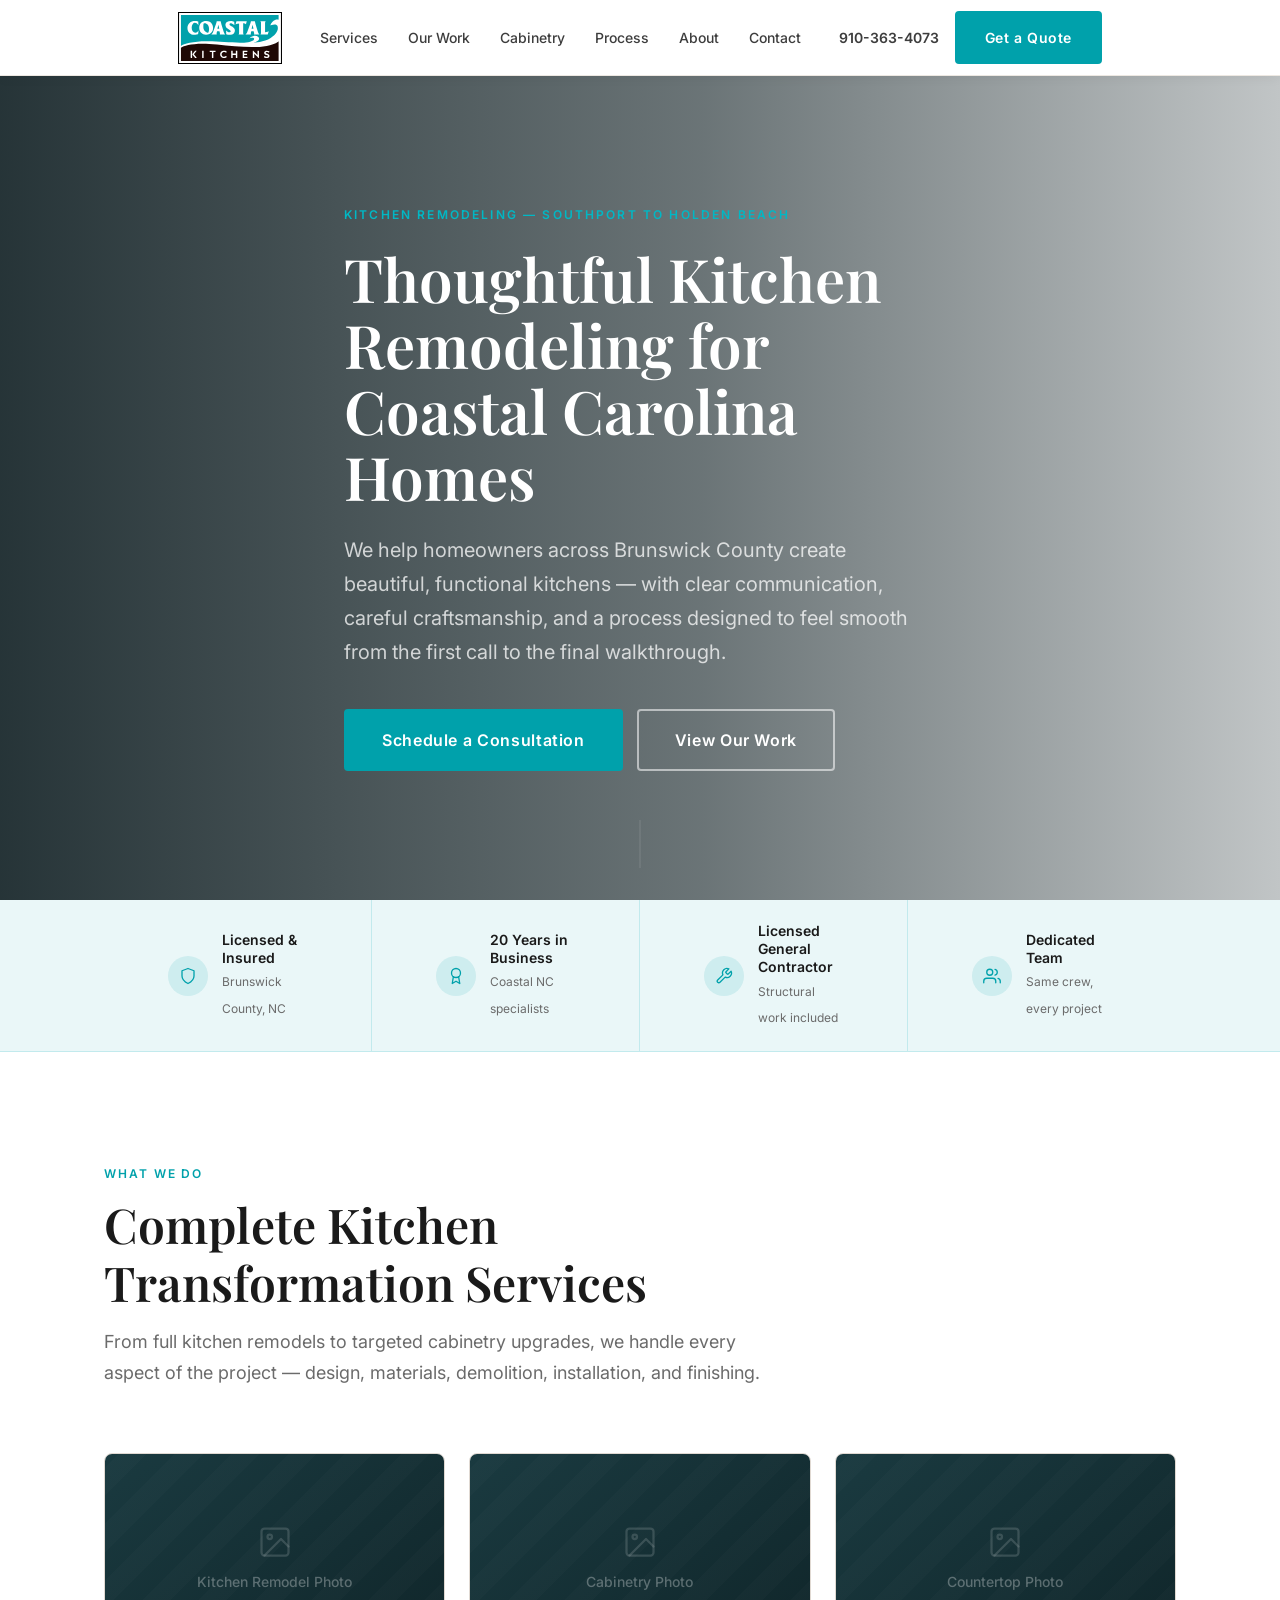
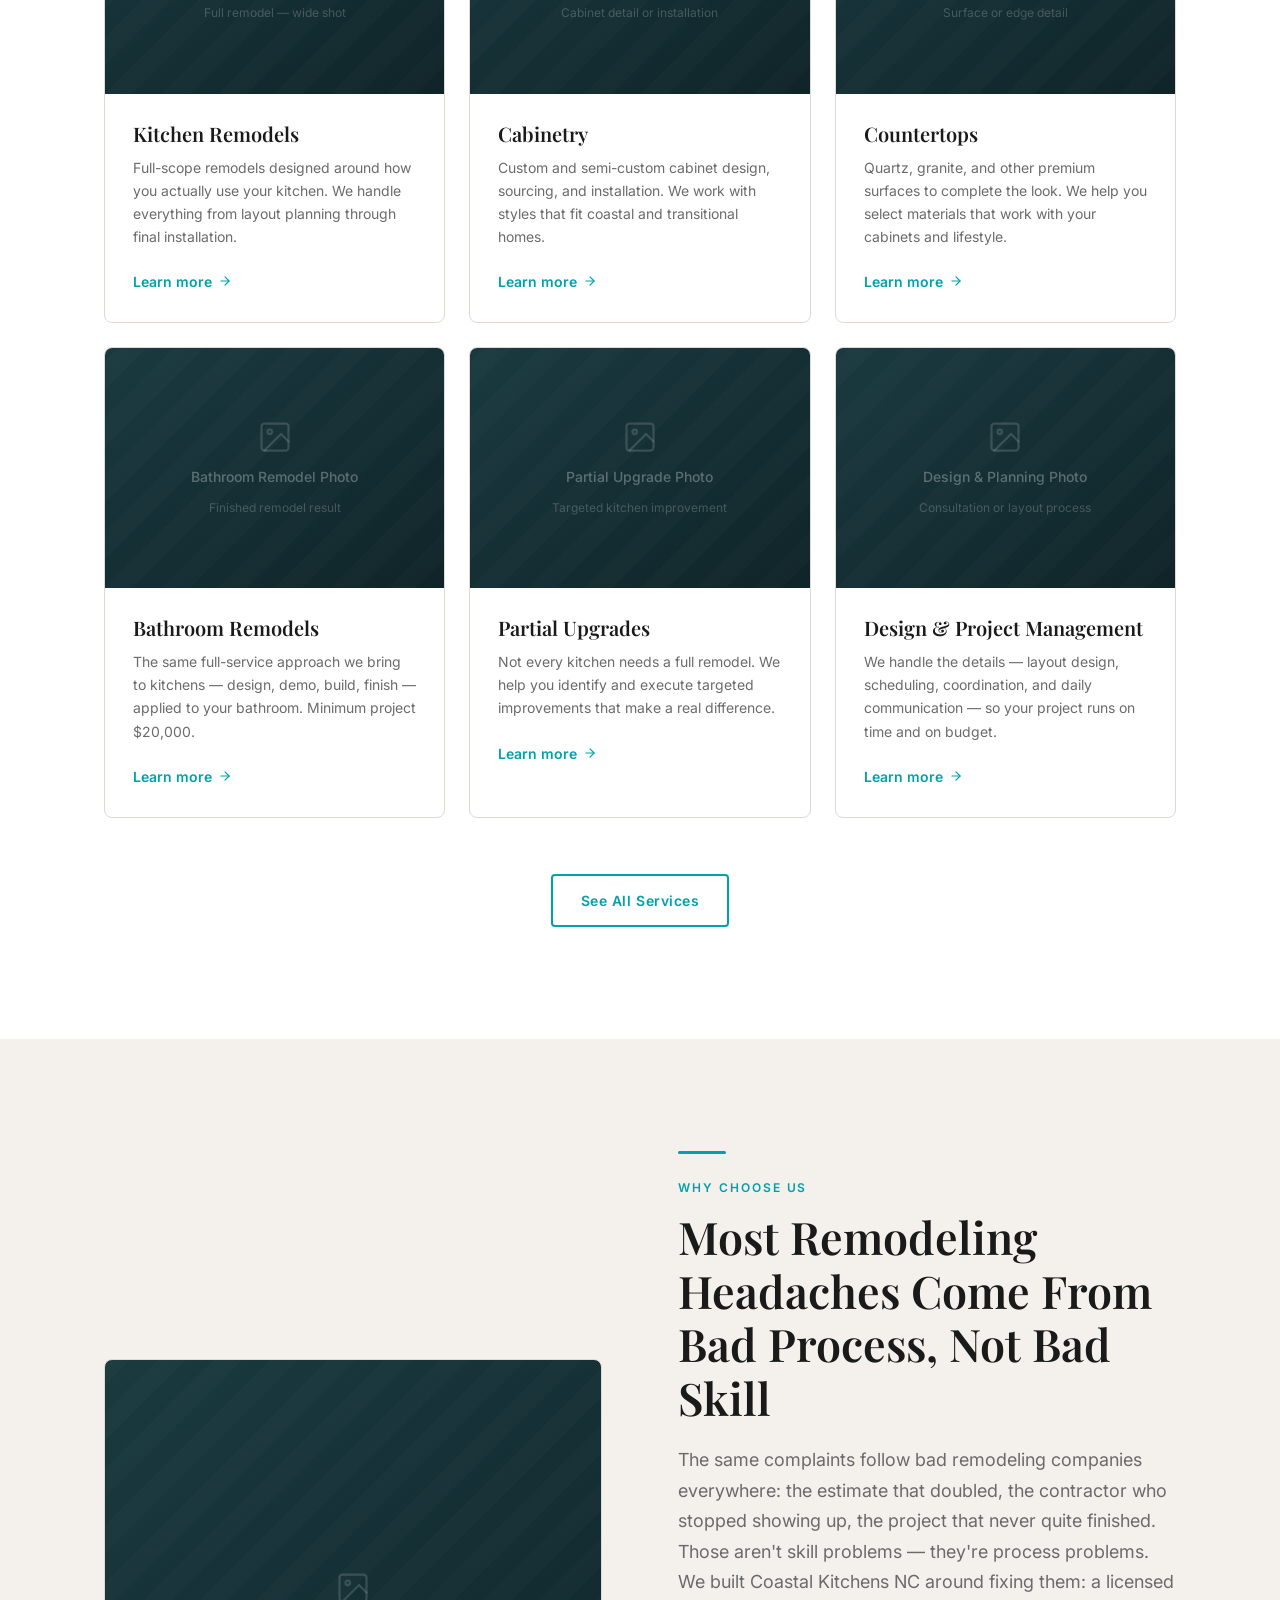
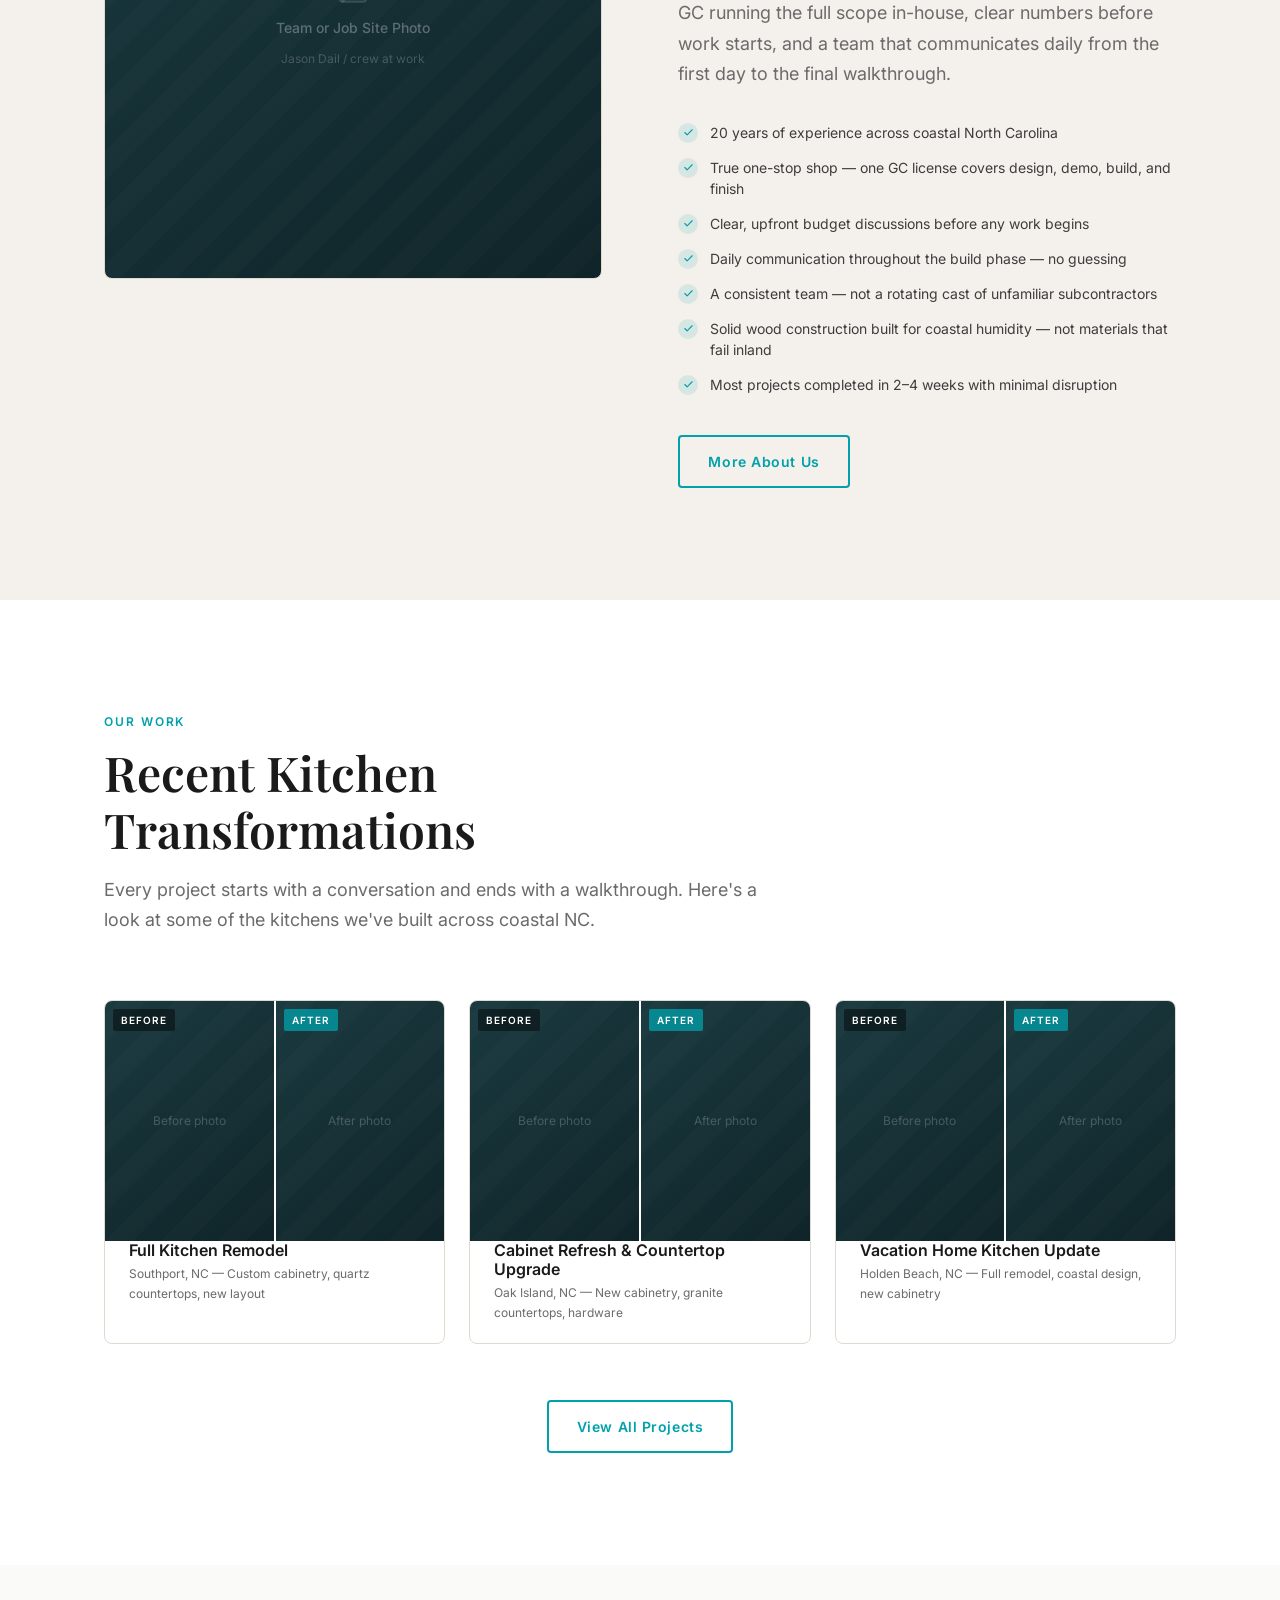
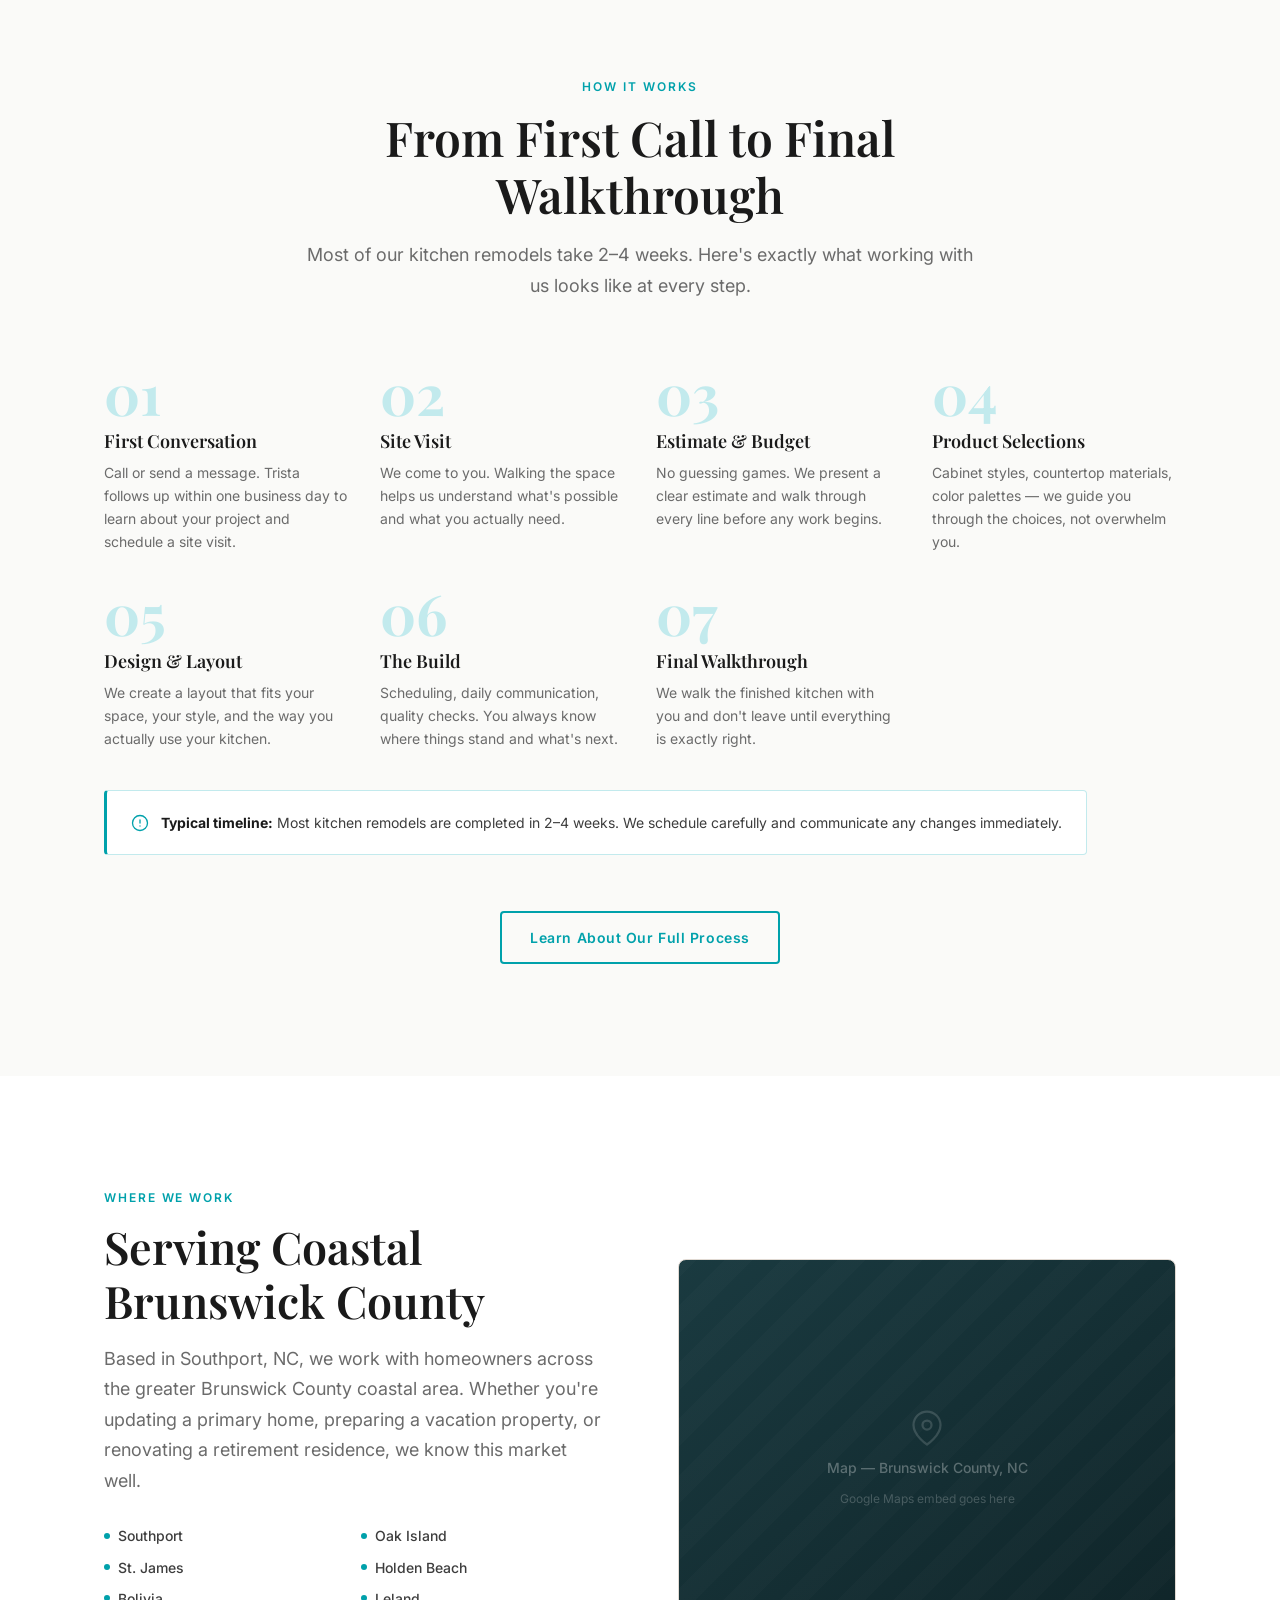
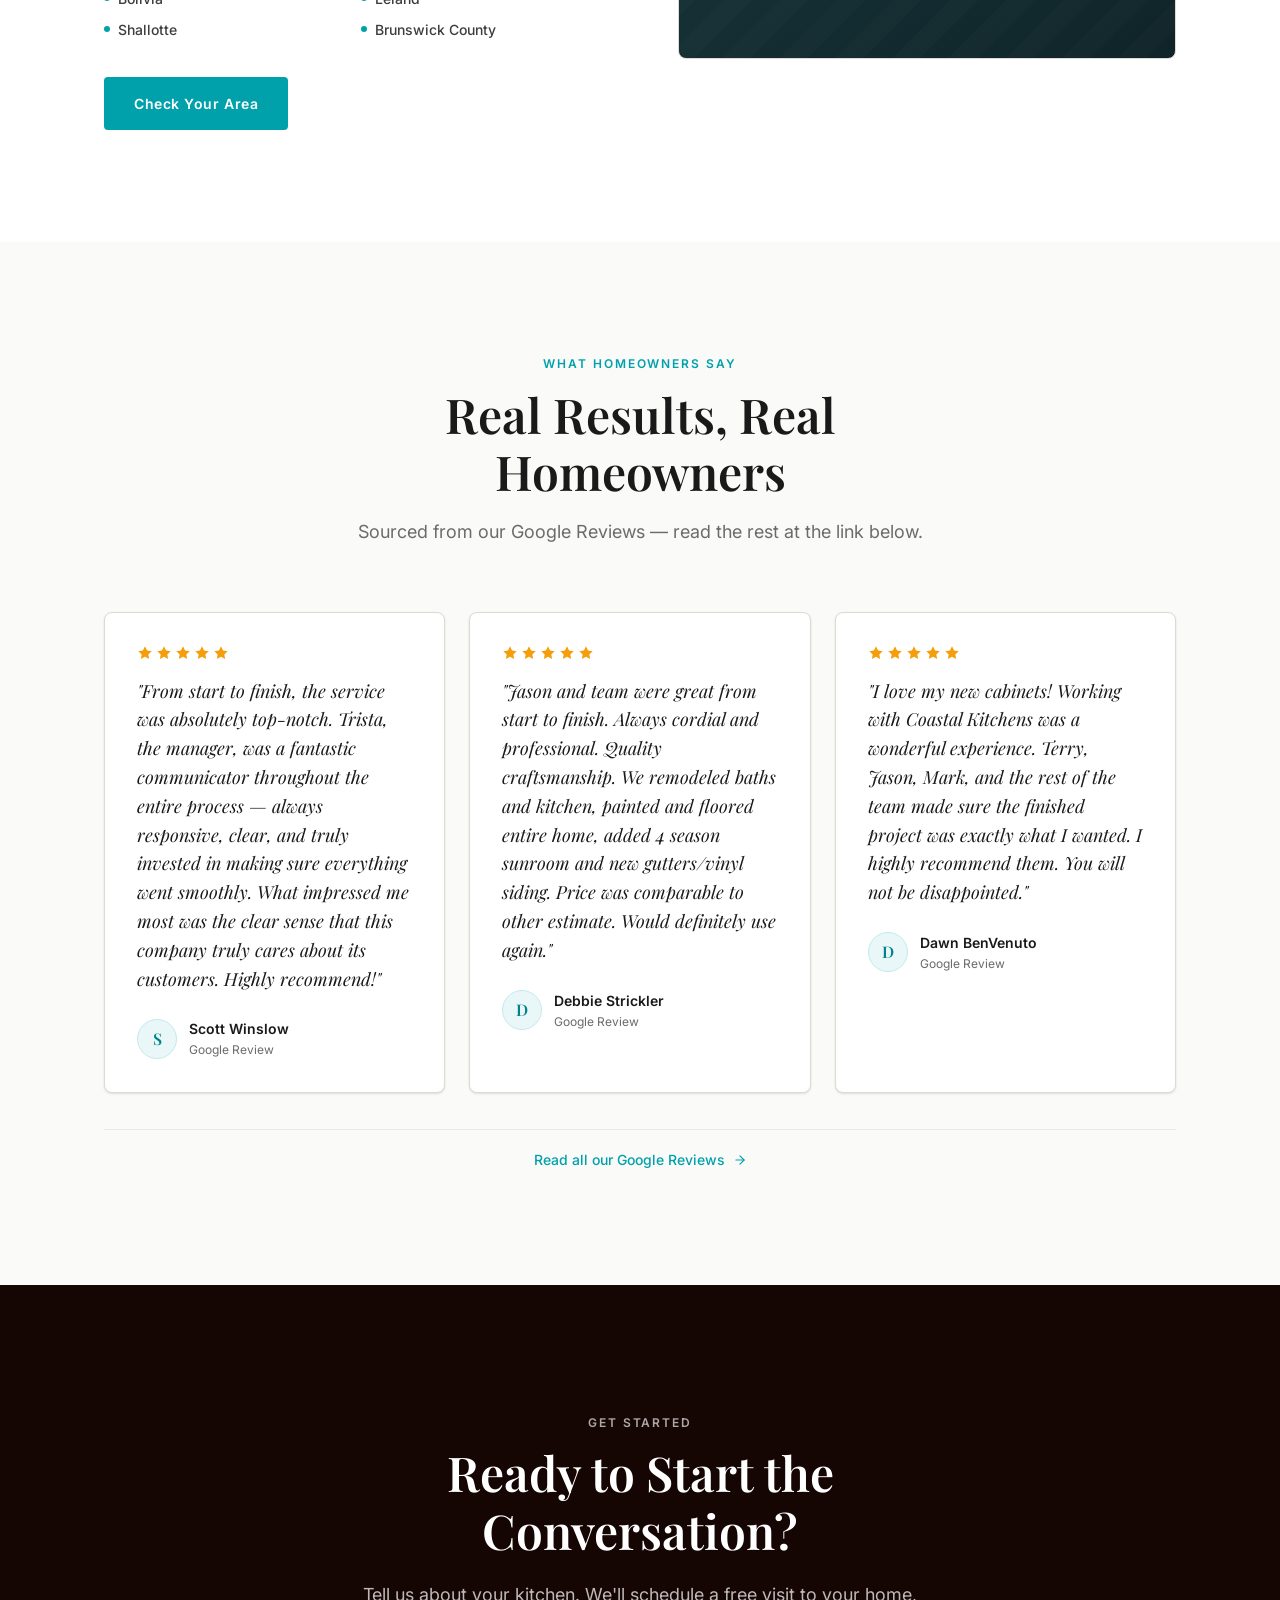
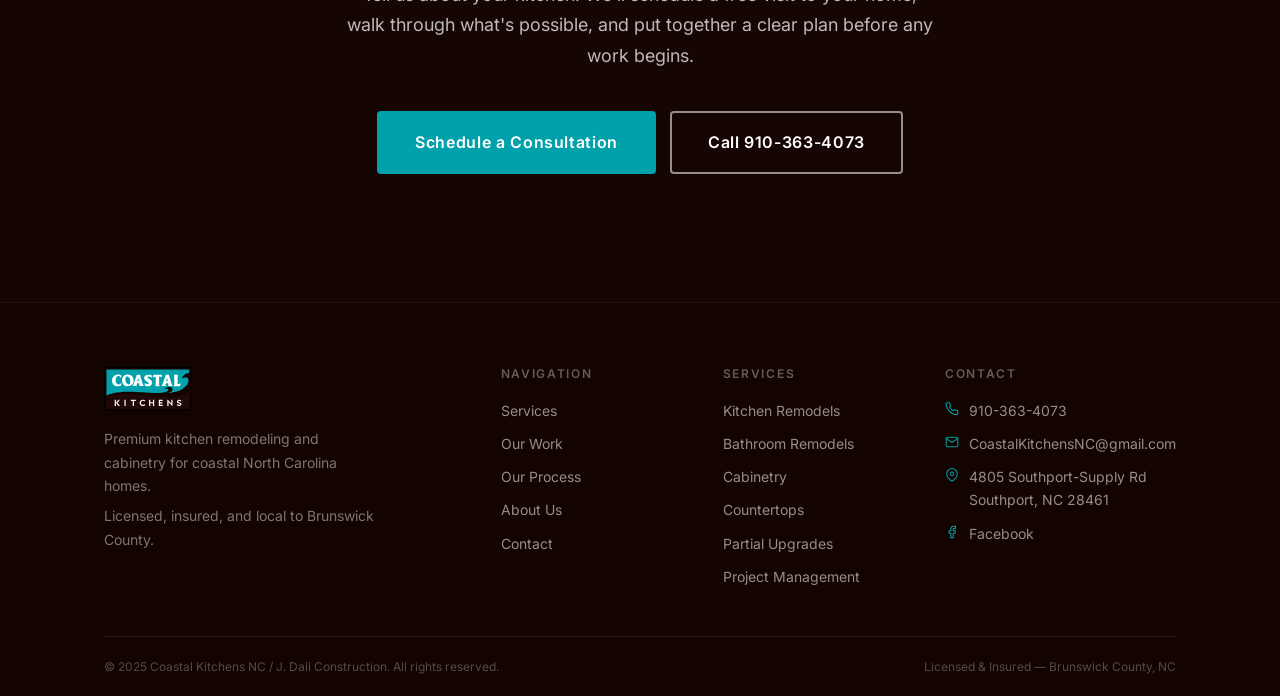
==== index.html @ ee8f4278 "Polish pass: real reviews, nav rename, stronger why-us copy - Replace 3 fake testimonial placeholder" ====
<!DOCTYPE html>
<html lang="en">
<head>
  <meta charset="UTF-8" />
  <meta name="viewport" content="width=device-width, initial-scale=1.0" />
  <title>Coastal Kitchens NC — Kitchen Remodeling in Southport, Oak Island & Brunswick County</title>
  <meta name="description" content="Coastal Kitchens NC provides thoughtful kitchen remodeling and cabinetry across Southport, Oak Island, St. James, Holden Beach, and Brunswick County, NC. Licensed GC, 20+ years." />
  <!-- TODO: Add Open Graph / social meta tags once real photos are available -->
  <link rel="icon" type="image/png" sizes="192x192" href="images/favicon.png" />
  <link rel="shortcut icon" href="favicon.ico" type="image/png" />
  <link rel="apple-touch-icon" href="images/favicon.png" />
  <link rel="stylesheet" href="css/styles.css" />
  <link rel="preconnect" href="https://fonts.googleapis.com" />
  <link rel="preconnect" href="https://fonts.gstatic.com" crossorigin />
</head>
<body>

  <!-- ============================================================
       NAVIGATION
       ============================================================ -->
  <header class="site-header" id="site-header">
    <div class="container">
      <nav class="nav-inner">

        <a href="index.html" class="site-logo">
          <img src="images/logo.svg" alt="Coastal Kitchens NC" class="logo-img" />
        </a>

        <ul class="nav-links">
          <li><a href="services.html">Services</a></li>
          <li><a href="portfolio.html">Our Work</a></li>
          <li><a href="cabinets.html">Cabinetry</a></li>
          <li><a href="process.html">Process</a></li>
          <li><a href="about.html">About</a></li>
          <li><a href="contact.html">Contact</a></li>
        </ul>

        <div class="nav-actions">
          <a href="tel:9103634073" class="nav-phone">910-363-4073</a>
          <a href="contact.html" class="btn btn-primary">Get a Quote</a>
          <button class="mobile-menu-toggle" aria-label="Open menu" aria-expanded="false">
            <span></span><span></span><span></span>
          </button>
        </div>

      </nav>
    </div>
  </header>

  <!-- Mobile Nav Overlay -->
  <nav class="mobile-nav" aria-label="Mobile navigation">
    <a href="services.html">Services</a>
    <a href="portfolio.html">Our Work</a>
    <a href="cabinets.html">Cabinetry</a>
    <a href="process.html">Process</a>
    <a href="about.html">About</a>
    <a href="contact.html">Contact</a>
    <a href="tel:9103634073" class="mobile-phone">910-363-4073</a>
  </nav>


  <!-- ============================================================
       HERO
       TODO: Replace .hero-bg gradient with a full-bleed kitchen photo.
             Landscape, well-lit finished kitchen. Minimum 1920×1080px.
             The overlay will tone it appropriately for text readability.
       ============================================================ -->
  <section class="hero">
    <div class="hero-bg"></div>
    <div class="hero-overlay"></div>
    <div class="hero-content container">
      <p class="hero-eyebrow">Kitchen Remodeling — Southport to Holden Beach</p>
      <h1>Thoughtful Kitchen Remodeling for Coastal Carolina Homes</h1>
      <p class="hero-sub">
        We help homeowners across Brunswick County create beautiful, functional kitchens —
        with clear communication, careful craftsmanship, and a process designed to feel
        smooth from the first call to the final walkthrough.
      </p>
      <div class="hero-cta">
        <a href="contact.html" class="btn btn-primary btn-lg">Schedule a Consultation</a>
        <a href="portfolio.html" class="btn btn-ghost-light btn-lg">View Our Work</a>
      </div>
    </div>
    <div class="hero-scroll">
      <div class="scroll-line"></div>
    </div>
  </section>


  <!-- ============================================================
       TRUST BAR — Light teal background
       TODO: Confirm exact license type / GC license number
       ============================================================ -->
  <div class="trust-bar">
    <div class="trust-bar-inner container">

      <div class="trust-item">
        <div class="trust-icon">
          <svg viewBox="0 0 24 24"><path d="M12 22s8-4 8-10V5l-8-3-8 3v7c0 6 8 10 8 10z"/></svg>
        </div>
        <div class="trust-text">
          <strong>Licensed &amp; Insured</strong>
          <span>Brunswick County, NC</span>
        </div>
      </div>

      <div class="trust-item">
        <div class="trust-icon">
          <svg viewBox="0 0 24 24"><circle cx="12" cy="8" r="6"/><path d="M15.477 12.89L17 22l-5-3-5 3 1.523-9.11"/></svg>
        </div>
        <div class="trust-text">
          <strong>20 Years in Business</strong>
          <span>Coastal NC specialists</span>
        </div>
      </div>

      <div class="trust-item">
        <div class="trust-icon">
          <svg viewBox="0 0 24 24"><path d="M14.7 6.3a1 1 0 0 0 0 1.4l1.6 1.6a1 1 0 0 0 1.4 0l3.77-3.77a6 6 0 0 1-7.94 7.94l-6.91 6.91a2.12 2.12 0 0 1-3-3l6.91-6.91a6 6 0 0 1 7.94-7.94l-3.76 3.76z"/></svg>
        </div>
        <div class="trust-text">
          <strong>Licensed General Contractor</strong>
          <span>Structural work included</span>
        </div>
      </div>

      <div class="trust-item">
        <div class="trust-icon">
          <svg viewBox="0 0 24 24"><path d="M17 21v-2a4 4 0 0 0-4-4H5a4 4 0 0 0-4 4v2"/><circle cx="9" cy="7" r="4"/><path d="M23 21v-2a4 4 0 0 0-3-3.87"/><path d="M16 3.13a4 4 0 0 1 0 7.75"/></svg>
        </div>
        <div class="trust-text">
          <strong>Dedicated Team</strong>
          <span>Same crew, every project</span>
        </div>
      </div>

    </div>
  </div>


  <!-- ============================================================
       SERVICES OVERVIEW
       ============================================================ -->
  <section class="section-pad bg-white" id="services">
    <div class="container">

      <div class="section-header">
        <span class="eyebrow">What We Do</span>
        <h2>Complete Kitchen Transformation Services</h2>
        <p>
          From full kitchen remodels to targeted cabinetry upgrades, we handle every aspect
          of the project — design, materials, demolition, installation, and finishing.
        </p>
      </div>

      <div class="services-grid">

        <div class="service-card">
          <!-- TODO: Photo — finished kitchen remodel, wide shot -->
          <div class="service-card-image photo-placeholder">
            <div class="placeholder-inner">
              <svg viewBox="0 0 24 24" stroke="currentColor" fill="none" stroke-width="1.5" stroke-linecap="round" stroke-linejoin="round"><rect x="3" y="3" width="18" height="18" rx="2"/><circle cx="8.5" cy="8.5" r="1.5"/><polyline points="21 15 16 10 5 21"/></svg>
              <p>Kitchen Remodel Photo</p>
              <small>Full remodel — wide shot</small>
            </div>
          </div>
          <div class="service-card-body">
            <h3>Kitchen Remodels</h3>
            <p>Full-scope remodels designed around how you actually use your kitchen. We handle everything from layout planning through final installation.</p>
            <a href="services.html#remodels" class="service-card-link">Learn more <svg viewBox="0 0 24 24"><line x1="5" y1="12" x2="19" y2="12"/><polyline points="12 5 19 12 12 19"/></svg></a>
          </div>
        </div>

        <div class="service-card">
          <!-- TODO: Photo — custom cabinetry close-up or cabinet installation -->
          <div class="service-card-image photo-placeholder">
            <div class="placeholder-inner">
              <svg viewBox="0 0 24 24" stroke="currentColor" fill="none" stroke-width="1.5" stroke-linecap="round" stroke-linejoin="round"><rect x="3" y="3" width="18" height="18" rx="2"/><circle cx="8.5" cy="8.5" r="1.5"/><polyline points="21 15 16 10 5 21"/></svg>
              <p>Cabinetry Photo</p>
              <small>Cabinet detail or installation</small>
            </div>
          </div>
          <div class="service-card-body">
            <h3>Cabinetry</h3>
            <p>Custom and semi-custom cabinet design, sourcing, and installation. We work with styles that fit coastal and transitional homes.</p>
            <a href="services.html#cabinetry" class="service-card-link">Learn more <svg viewBox="0 0 24 24"><line x1="5" y1="12" x2="19" y2="12"/><polyline points="12 5 19 12 12 19"/></svg></a>
          </div>
        </div>

        <div class="service-card">
          <!-- TODO: Photo — countertop detail, quartz or granite surface -->
          <div class="service-card-image photo-placeholder">
            <div class="placeholder-inner">
              <svg viewBox="0 0 24 24" stroke="currentColor" fill="none" stroke-width="1.5" stroke-linecap="round" stroke-linejoin="round"><rect x="3" y="3" width="18" height="18" rx="2"/><circle cx="8.5" cy="8.5" r="1.5"/><polyline points="21 15 16 10 5 21"/></svg>
              <p>Countertop Photo</p>
              <small>Surface or edge detail</small>
            </div>
          </div>
          <div class="service-card-body">
            <h3>Countertops</h3>
            <p>Quartz, granite, and other premium surfaces to complete the look. We help you select materials that work with your cabinets and lifestyle.</p>
            <a href="services.html#countertops" class="service-card-link">Learn more <svg viewBox="0 0 24 24"><line x1="5" y1="12" x2="19" y2="12"/><polyline points="12 5 19 12 12 19"/></svg></a>
          </div>
        </div>

        <div class="service-card">
          <!-- TODO: Photo — finished bathroom remodel result -->
          <div class="service-card-image photo-placeholder">
            <div class="placeholder-inner">
              <svg viewBox="0 0 24 24" stroke="currentColor" fill="none" stroke-width="1.5" stroke-linecap="round" stroke-linejoin="round"><rect x="3" y="3" width="18" height="18" rx="2"/><circle cx="8.5" cy="8.5" r="1.5"/><polyline points="21 15 16 10 5 21"/></svg>
              <p>Bathroom Remodel Photo</p>
              <small>Finished remodel result</small>
            </div>
          </div>
          <div class="service-card-body">
            <h3>Bathroom Remodels</h3>
            <p>The same full-service approach we bring to kitchens — design, demo, build, finish — applied to your bathroom. Minimum project $20,000.</p>
            <a href="services.html#bathrooms" class="service-card-link">Learn more <svg viewBox="0 0 24 24"><line x1="5" y1="12" x2="19" y2="12"/><polyline points="12 5 19 12 12 19"/></svg></a>
          </div>
        </div>

        <div class="service-card">
          <!-- TODO: Photo — partial upgrade, new hardware or single feature update -->
          <div class="service-card-image photo-placeholder">
            <div class="placeholder-inner">
              <svg viewBox="0 0 24 24" stroke="currentColor" fill="none" stroke-width="1.5" stroke-linecap="round" stroke-linejoin="round"><rect x="3" y="3" width="18" height="18" rx="2"/><circle cx="8.5" cy="8.5" r="1.5"/><polyline points="21 15 16 10 5 21"/></svg>
              <p>Partial Upgrade Photo</p>
              <small>Targeted kitchen improvement</small>
            </div>
          </div>
          <div class="service-card-body">
            <h3>Partial Upgrades</h3>
            <p>Not every kitchen needs a full remodel. We help you identify and execute targeted improvements that make a real difference.</p>
            <a href="services.html#upgrades" class="service-card-link">Learn more <svg viewBox="0 0 24 24"><line x1="5" y1="12" x2="19" y2="12"/><polyline points="12 5 19 12 12 19"/></svg></a>
          </div>
        </div>

        <div class="service-card">
          <!-- TODO: Photo — design consultation, plans on table, or layout process -->
          <div class="service-card-image photo-placeholder">
            <div class="placeholder-inner">
              <svg viewBox="0 0 24 24" stroke="currentColor" fill="none" stroke-width="1.5" stroke-linecap="round" stroke-linejoin="round"><rect x="3" y="3" width="18" height="18" rx="2"/><circle cx="8.5" cy="8.5" r="1.5"/><polyline points="21 15 16 10 5 21"/></svg>
              <p>Design &amp; Planning Photo</p>
              <small>Consultation or layout process</small>
            </div>
          </div>
          <div class="service-card-body">
            <h3>Design &amp; Project Management</h3>
            <p>We handle the details — layout design, scheduling, coordination, and daily communication — so your project runs on time and on budget.</p>
            <a href="services.html#design" class="service-card-link">Learn more <svg viewBox="0 0 24 24"><line x1="5" y1="12" x2="19" y2="12"/><polyline points="12 5 19 12 12 19"/></svg></a>
          </div>
        </div>

      </div>

      <div class="section-cta">
        <a href="services.html" class="btn btn-ghost">See All Services</a>
      </div>

    </div>
  </section>


  <!-- ============================================================
       WHY COASTAL KITCHENS NC — Light section with teal accents
       ============================================================ -->
  <section class="section-pad bg-warm" id="why-us">
    <div class="container">
      <div class="why-us-grid">

        <!-- TODO: Photo — Jason or the team on a job site, or a mid-project action shot -->
        <div class="why-us-image photo-placeholder">
          <div class="placeholder-inner">
            <svg viewBox="0 0 24 24" stroke="currentColor" fill="none" stroke-width="1.5" stroke-linecap="round" stroke-linejoin="round"><rect x="3" y="3" width="18" height="18" rx="2"/><circle cx="8.5" cy="8.5" r="1.5"/><polyline points="21 15 16 10 5 21"/></svg>
            <p>Team or Job Site Photo</p>
            <small>Jason Dail / crew at work</small>
          </div>
        </div>

        <div class="why-us-content">
          <span class="why-us-accent"></span>
          <span class="eyebrow">Why Choose Us</span>
          <h2>Most Remodeling Headaches Come From Bad Process, Not Bad Skill</h2>
          <p>
            The same complaints follow bad remodeling companies everywhere: the estimate that
            doubled, the contractor who stopped showing up, the project that never quite
            finished. Those aren't skill problems — they're process problems. We built
            Coastal Kitchens NC around fixing them: a licensed GC running the full scope
            in-house, clear numbers before work starts, and a team that communicates daily
            from the first day to the final walkthrough.
          </p>

          <ul class="differentiator-list">
            <li class="differentiator-item">
              <div class="diff-icon"><svg viewBox="0 0 24 24"><polyline points="20 6 9 17 4 12"/></svg></div>
              20 years of experience across coastal North Carolina
            </li>
            <li class="differentiator-item">
              <div class="diff-icon"><svg viewBox="0 0 24 24"><polyline points="20 6 9 17 4 12"/></svg></div>
              True one-stop shop — one GC license covers design, demo, build, and finish
            </li>
            <li class="differentiator-item">
              <div class="diff-icon"><svg viewBox="0 0 24 24"><polyline points="20 6 9 17 4 12"/></svg></div>
              Clear, upfront budget discussions before any work begins
            </li>
            <li class="differentiator-item">
              <div class="diff-icon"><svg viewBox="0 0 24 24"><polyline points="20 6 9 17 4 12"/></svg></div>
              Daily communication throughout the build phase — no guessing
            </li>
            <li class="differentiator-item">
              <div class="diff-icon"><svg viewBox="0 0 24 24"><polyline points="20 6 9 17 4 12"/></svg></div>
              A consistent team — not a rotating cast of unfamiliar subcontractors
            </li>
            <li class="differentiator-item">
              <div class="diff-icon"><svg viewBox="0 0 24 24"><polyline points="20 6 9 17 4 12"/></svg></div>
              Solid wood construction built for coastal humidity — not materials that fail inland
            </li>
            <li class="differentiator-item">
              <div class="diff-icon"><svg viewBox="0 0 24 24"><polyline points="20 6 9 17 4 12"/></svg></div>
              Most projects completed in 2–4 weeks with minimal disruption
            </li>
          </ul>

          <a href="about.html" class="btn btn-ghost">More About Us</a>
        </div>

      </div>
    </div>
  </section>


  <!-- ============================================================
       FEATURED PROJECTS
       TODO: Replace all three project cards with real before/after photos.
             Ideal pairings: same angle, same lighting direction.
       ============================================================ -->
  <section class="section-pad bg-white" id="work">
    <div class="container">

      <div class="section-header">
        <span class="eyebrow">Our Work</span>
        <h2>Recent Kitchen Transformations</h2>
        <p>Every project starts with a conversation and ends with a walkthrough. Here's a look at some of the kitchens we've built across coastal NC.</p>
      </div>

      <div class="work-grid">

        <div class="work-card">
          <div class="work-card-images">
            <div class="photo-placeholder"><div class="placeholder-inner"><small>Before photo</small></div></div>
            <div class="photo-placeholder"><div class="placeholder-inner"><small>After photo</small></div></div>
          </div>
          <div class="work-card-body">
            <h3>Full Kitchen Remodel</h3>
            <!-- TODO: Real project location and details -->
            <p>Southport, NC &mdash; Custom cabinetry, quartz countertops, new layout</p>
          </div>
        </div>

        <div class="work-card">
          <div class="work-card-images">
            <div class="photo-placeholder"><div class="placeholder-inner"><small>Before photo</small></div></div>
            <div class="photo-placeholder"><div class="placeholder-inner"><small>After photo</small></div></div>
          </div>
          <div class="work-card-body">
            <h3>Cabinet Refresh &amp; Countertop Upgrade</h3>
            <!-- TODO: Real project location and details -->
            <p>Oak Island, NC &mdash; New cabinetry, granite countertops, hardware</p>
          </div>
        </div>

        <div class="work-card">
          <div class="work-card-images">
            <div class="photo-placeholder"><div class="placeholder-inner"><small>Before photo</small></div></div>
            <div class="photo-placeholder"><div class="placeholder-inner"><small>After photo</small></div></div>
          </div>
          <div class="work-card-body">
            <h3>Vacation Home Kitchen Update</h3>
            <!-- TODO: Real project location and details -->
            <p>Holden Beach, NC &mdash; Full remodel, coastal design, new cabinetry</p>
          </div>
        </div>

      </div>

      <div class="section-cta">
        <a href="portfolio.html" class="btn btn-ghost">View All Projects</a>
      </div>

    </div>
  </section>


  <!-- ============================================================
       PROCESS OVERVIEW
       ============================================================ -->
  <section class="section-pad bg-cream" id="process">
    <div class="container">

      <div class="section-header centered">
        <span class="eyebrow">How It Works</span>
        <h2>From First Call to Final Walkthrough</h2>
        <p>Most of our kitchen remodels take 2–4 weeks. Here's exactly what working with us looks like at every step.</p>
      </div>

      <div class="process-steps">
        <div class="process-step"><div class="step-number">01</div><h3>First Conversation</h3><p>Call or send a message. Trista follows up within one business day to learn about your project and schedule a site visit.</p></div>
        <div class="process-step"><div class="step-number">02</div><h3>Site Visit</h3><p>We come to you. Walking the space helps us understand what's possible and what you actually need.</p></div>
        <div class="process-step"><div class="step-number">03</div><h3>Estimate &amp; Budget</h3><p>No guessing games. We present a clear estimate and walk through every line before any work begins.</p></div>
        <div class="process-step"><div class="step-number">04</div><h3>Product Selections</h3><p>Cabinet styles, countertop materials, color palettes — we guide you through the choices, not overwhelm you.</p></div>
        <div class="process-step"><div class="step-number">05</div><h3>Design &amp; Layout</h3><p>We create a layout that fits your space, your style, and the way you actually use your kitchen.</p></div>
        <div class="process-step"><div class="step-number">06</div><h3>The Build</h3><p>Scheduling, daily communication, quality checks. You always know where things stand and what's next.</p></div>
        <div class="process-step"><div class="step-number">07</div><h3>Final Walkthrough</h3><p>We walk the finished kitchen with you and don't leave until everything is exactly right.</p></div>
      </div>

      <div class="process-note">
        <svg viewBox="0 0 24 24"><circle cx="12" cy="12" r="10"/><line x1="12" y1="8" x2="12" y2="12"/><line x1="12" y1="16" x2="12.01" y2="16"/></svg>
        <p><strong>Typical timeline:</strong> Most kitchen remodels are completed in 2–4 weeks. We schedule carefully and communicate any changes immediately.</p>
      </div>

      <div class="section-cta">
        <a href="process.html" class="btn btn-ghost">Learn About Our Full Process</a>
      </div>

    </div>
  </section>


  <!-- ============================================================
       SERVICE AREA
       TODO: Confirm full service area with Jason — add or remove cities as needed.
       ============================================================ -->
  <section class="section-pad bg-white" id="area">
    <div class="container">
      <div class="service-area-grid">

        <div class="area-content">
          <span class="eyebrow">Where We Work</span>
          <h2>Serving Coastal Brunswick County</h2>
          <p>
            Based in Southport, NC, we work with homeowners across the greater Brunswick
            County coastal area. Whether you're updating a primary home, preparing a
            vacation property, or renovating a retirement residence, we know this market well.
          </p>
          <ul class="area-list">
            <li>Southport</li>
            <li>Oak Island</li>
            <li>St. James</li>
            <li>Holden Beach</li>
            <li>Bolivia</li>
            <li>Leland</li>
            <li>Shallotte</li>
            <li>Brunswick County</li>
          </ul>
          <a href="contact.html" class="btn btn-primary">Check Your Area</a>
        </div>

        <!-- TODO: Add Google Maps embed — replace this placeholder -->
        <div class="area-map photo-placeholder">
          <div class="placeholder-inner">
            <svg viewBox="0 0 24 24" stroke="currentColor" fill="none" stroke-width="1.5" stroke-linecap="round" stroke-linejoin="round"><path d="M21 10c0 7-9 13-9 13s-9-6-9-13a9 9 0 0 1 18 0z"/><circle cx="12" cy="10" r="3"/></svg>
            <p>Map — Brunswick County, NC</p>
            <small>Google Maps embed goes here</small>
          </div>
        </div>

      </div>
    </div>
  </section>


  <!-- Reviews — sourced from real Google Reviews -->
  <section class="section-pad bg-cream" id="reviews">
    <div class="container">

      <div class="section-header centered">
        <span class="eyebrow">What Homeowners Say</span>
        <h2>Real Results, Real Homeowners</h2>
        <p>Sourced from our Google Reviews — read the rest at the link below.</p>
      </div>

      <div class="testimonials-grid">

        <div class="testimonial-card">
          <div class="testimonial-stars">
            <svg viewBox="0 0 24 24"><polygon points="12 2 15.09 8.26 22 9.27 17 14.14 18.18 21.02 12 17.77 5.82 21.02 7 14.14 2 9.27 8.91 8.26 12 2"/></svg>
            <svg viewBox="0 0 24 24"><polygon points="12 2 15.09 8.26 22 9.27 17 14.14 18.18 21.02 12 17.77 5.82 21.02 7 14.14 2 9.27 8.91 8.26 12 2"/></svg>
            <svg viewBox="0 0 24 24"><polygon points="12 2 15.09 8.26 22 9.27 17 14.14 18.18 21.02 12 17.77 5.82 21.02 7 14.14 2 9.27 8.91 8.26 12 2"/></svg>
            <svg viewBox="0 0 24 24"><polygon points="12 2 15.09 8.26 22 9.27 17 14.14 18.18 21.02 12 17.77 5.82 21.02 7 14.14 2 9.27 8.91 8.26 12 2"/></svg>
            <svg viewBox="0 0 24 24"><polygon points="12 2 15.09 8.26 22 9.27 17 14.14 18.18 21.02 12 17.77 5.82 21.02 7 14.14 2 9.27 8.91 8.26 12 2"/></svg>
          </div>
          <p class="testimonial-quote">"From start to finish, the service was absolutely top-notch. Trista, the manager, was a fantastic communicator throughout the entire process — always responsive, clear, and truly invested in making sure everything went smoothly. What impressed me most was the clear sense that this company truly cares about its customers. Highly recommend!"</p>
          <div class="testimonial-author">
            <div class="author-avatar">S</div>
            <div>
              <div class="author-name">Scott Winslow</div>
              <div class="author-location">Google Review</div>
            </div>
          </div>
        </div>

        <div class="testimonial-card">
          <div class="testimonial-stars">
            <svg viewBox="0 0 24 24"><polygon points="12 2 15.09 8.26 22 9.27 17 14.14 18.18 21.02 12 17.77 5.82 21.02 7 14.14 2 9.27 8.91 8.26 12 2"/></svg>
            <svg viewBox="0 0 24 24"><polygon points="12 2 15.09 8.26 22 9.27 17 14.14 18.18 21.02 12 17.77 5.82 21.02 7 14.14 2 9.27 8.91 8.26 12 2"/></svg>
            <svg viewBox="0 0 24 24"><polygon points="12 2 15.09 8.26 22 9.27 17 14.14 18.18 21.02 12 17.77 5.82 21.02 7 14.14 2 9.27 8.91 8.26 12 2"/></svg>
            <svg viewBox="0 0 24 24"><polygon points="12 2 15.09 8.26 22 9.27 17 14.14 18.18 21.02 12 17.77 5.82 21.02 7 14.14 2 9.27 8.91 8.26 12 2"/></svg>
            <svg viewBox="0 0 24 24"><polygon points="12 2 15.09 8.26 22 9.27 17 14.14 18.18 21.02 12 17.77 5.82 21.02 7 14.14 2 9.27 8.91 8.26 12 2"/></svg>
          </div>
          <p class="testimonial-quote">"Jason and team were great from start to finish. Always cordial and professional. Quality craftsmanship. We remodeled baths and kitchen, painted and floored entire home, added 4 season sunroom and new gutters/vinyl siding. Price was comparable to other estimate. Would definitely use again."</p>
          <div class="testimonial-author">
            <div class="author-avatar">D</div>
            <div>
              <div class="author-name">Debbie Strickler</div>
              <div class="author-location">Google Review</div>
            </div>
          </div>
        </div>

        <div class="testimonial-card">
          <div class="testimonial-stars">
            <svg viewBox="0 0 24 24"><polygon points="12 2 15.09 8.26 22 9.27 17 14.14 18.18 21.02 12 17.77 5.82 21.02 7 14.14 2 9.27 8.91 8.26 12 2"/></svg>
            <svg viewBox="0 0 24 24"><polygon points="12 2 15.09 8.26 22 9.27 17 14.14 18.18 21.02 12 17.77 5.82 21.02 7 14.14 2 9.27 8.91 8.26 12 2"/></svg>
            <svg viewBox="0 0 24 24"><polygon points="12 2 15.09 8.26 22 9.27 17 14.14 18.18 21.02 12 17.77 5.82 21.02 7 14.14 2 9.27 8.91 8.26 12 2"/></svg>
            <svg viewBox="0 0 24 24"><polygon points="12 2 15.09 8.26 22 9.27 17 14.14 18.18 21.02 12 17.77 5.82 21.02 7 14.14 2 9.27 8.91 8.26 12 2"/></svg>
            <svg viewBox="0 0 24 24"><polygon points="12 2 15.09 8.26 22 9.27 17 14.14 18.18 21.02 12 17.77 5.82 21.02 7 14.14 2 9.27 8.91 8.26 12 2"/></svg>
          </div>
          <p class="testimonial-quote">"I love my new cabinets! Working with Coastal Kitchens was a wonderful experience. Terry, Jason, Mark, and the rest of the team made sure the finished project was exactly what I wanted. I highly recommend them. You will not be disappointed."</p>
          <div class="testimonial-author">
            <div class="author-avatar">D</div>
            <div>
              <div class="author-name">Dawn BenVenuto</div>
              <div class="author-location">Google Review</div>
            </div>
          </div>
        </div>

      </div>

      <div class="reviews-link">
        <a href="https://www.google.com/maps/place/Coastal+Kitchens+NC/@33.954402,-78.0613936,16z/data=!4m8!3m7!1s0x89aa0702018c2bc3:0x57bfa4d2dde5f5f2!8m2!3d33.954402!4d-78.0588187!9m1!1b1!16s%2Fg%2F11kq6593w7?entry=ttu&g_ep=EgoyMDI2MDYyNC4wIKXMDSoASAFQAw%3D%3D" target="_blank" rel="noopener">
          Read all our Google Reviews
          <svg viewBox="0 0 24 24" style="width:14px;height:14px;stroke:currentColor;fill:none;stroke-width:2;stroke-linecap:round;stroke-linejoin:round;"><line x1="5" y1="12" x2="19" y2="12"/><polyline points="12 5 19 12 12 19"/></svg>
        </a>
      </div>

    </div>
  </section>


  <!-- ============================================================
       FINAL CTA — Dark brand section
       TODO: Optionally replace with a kitchen photo + overlay
       ============================================================ -->
  <section class="final-cta">
    <div class="final-cta-bg"></div>
    <div class="final-cta-overlay"></div>
    <div class="final-cta-content">
      <span class="eyebrow light">Get Started</span>
      <h2>Ready to Start the Conversation?</h2>
      <p>Tell us about your kitchen. We'll schedule a free visit to your home, walk through what's possible, and put together a clear plan before any work begins.</p>
      <div class="final-cta-actions">
        <a href="contact.html" class="btn btn-primary btn-lg">Schedule a Consultation</a>
        <a href="tel:9103634073" class="btn btn-ghost-light btn-lg">Call 910-363-4073</a>
      </div>
    </div>
  </section>


  <!-- ============================================================
       FOOTER
       TODO: Confirm GC license number
       TODO: Add social links if applicable
       ============================================================ -->
  <footer class="site-footer">
    <div class="container">

      <div class="footer-grid">

        <div class="footer-brand">
          <a href="index.html" class="site-logo">
            <img src="images/logo.svg" alt="Coastal Kitchens NC" class="footer-logo-img" />
          </a>
          <p>Premium kitchen remodeling and cabinetry for coastal North Carolina homes.</p>
          <p>Licensed, insured, and local to Brunswick County.</p>
        </div>

        <div class="footer-col">
          <h4>Navigation</h4>
          <ul>
            <li><a href="services.html">Services</a></li>
            <li><a href="portfolio.html">Our Work</a></li>
            <li><a href="process.html">Our Process</a></li>
            <li><a href="about.html">About Us</a></li>
            <li><a href="contact.html">Contact</a></li>
          </ul>
        </div>

        <div class="footer-col">
          <h4>Services</h4>
          <ul>
            <li>Kitchen Remodels</li>
            <li>Bathroom Remodels</li>
            <li>Cabinetry</li>
            <li>Countertops</li>
            <li>Partial Upgrades</li>
            <li>Project Management</li>
          </ul>
        </div>

        <div class="footer-col">
          <h4>Contact</h4>
          <ul>
            <li>
              <div class="footer-contact-item">
                <svg viewBox="0 0 24 24"><path d="M22 16.92v3a2 2 0 0 1-2.18 2 19.79 19.79 0 0 1-8.63-3.07A19.5 19.5 0 0 1 4.69 12 19.79 19.79 0 0 1 1.61 3.44 2 2 0 0 1 3.6 1.27h3a2 2 0 0 1 2 1.72 12.84 12.84 0 0 0 .7 2.81 2 2 0 0 1-.45 2.11L7.91 8.87a16 16 0 0 0 6.02 6.02l.87-.87a2 2 0 0 1 2.11-.45 12.84 12.84 0 0 0 2.81.7A2 2 0 0 1 21.73 16.92z"/></svg>
                <a href="tel:9103634073" style="color:rgba(255,255,255,0.55)">910-363-4073</a>
              </div>
            </li>
            <li>
              <div class="footer-contact-item">
                <svg viewBox="0 0 24 24"><path d="M4 4h16c1.1 0 2 .9 2 2v12c0 1.1-.9 2-2 2H4c-1.1 0-2-.9-2-2V6c0-1.1.9-2 2-2z"/><polyline points="22,6 12,13 2,6"/></svg>
                <a href="mailto:CoastalKitchensNC@gmail.com" style="color:rgba(255,255,255,0.55)">CoastalKitchensNC@gmail.com</a>
              </div>
            </li>
            <li>
              <div class="footer-contact-item">
                <svg viewBox="0 0 24 24"><path d="M21 10c0 7-9 13-9 13s-9-6-9-13a9 9 0 0 1 18 0z"/><circle cx="12" cy="10" r="3"/></svg>
                <span style="color:rgba(255,255,255,0.55)">4805 Southport-Supply Rd<br>Southport, NC 28461</span>
              </div>
            </li>
            <li>
              <div class="footer-contact-item">
                <svg viewBox="0 0 24 24"><path d="M18 2h-3a5 5 0 0 0-5 5v3H7v4h3v8h4v-8h3l1-4h-4V7a1 1 0 0 1 1-1h3z"/></svg>
                <a href="https://facebook.com/coastalkitchensnc" target="_blank" rel="noopener" style="color:rgba(255,255,255,0.55)">Facebook</a>
              </div>
            </li>
          </ul>
        </div>

      </div>

      <div class="footer-bottom">
        <p>&copy; 2025 Coastal Kitchens NC / J. Dail Construction. All rights reserved.</p>
        <!-- TODO: Add actual GC license number once confirmed -->
        <p>Licensed &amp; Insured &mdash; Brunswick County, NC</p>
      </div>

    </div>
  </footer>

  <script src="js/main.js"></script>
</body>
</html>
---- css/styles.css ----
/* ============================================================
   COASTAL KITCHENS NC — Design System & Styles
   ============================================================ */

@import url('https://fonts.googleapis.com/css2?family=Playfair+Display:ital,wght@0,400;0,500;0,600;0,700;1,400;1,500&family=Inter:wght@300;400;500;600&display=swap');

/* --- Design Tokens (brand colors pulled from logo) --- */
:root {
  /* Brand Colors */
  --teal:         #00a1ab;   /* Logo teal — primary brand */
  --teal-dark:    #00848c;   /* Hover state */
  --teal-mid:     #00b8c5;   /* Lighter accent */
  --teal-bg:      #eaf7f8;   /* Very light teal — section backgrounds */
  --teal-border:  #c2eaed;   /* Light teal border */
  --dark:         #1f0805;   /* Logo dark brown — footer, final CTA */
  --dark-mid:     #2d1008;
  --navy:         #1a2e38;   /* Deep teal-navy for dark content sections */
  --navy-mid:     #223945;   /* Card surface on navy */
  --sand:         #c49a5a;   /* Warm accent */
  --sand-light:   #d8b97c;   /* Warm accent on dark backgrounds */

  /* Neutral Palette */
  --cream:        #fafaf8;
  --warm-white:   #f4f0eb;
  --white:        #ffffff;
  --text-primary: #1a1a1a;
  --text-body:    #3d3d3d;
  --text-muted:   #6b6b6b;
  --border:       #e0d9d2;
  --border-light: #ede8e2;

  /* Typography */
  --font-heading: 'Playfair Display', Georgia, serif;
  --font-body:    'Inter', -apple-system, BlinkMacSystemFont, 'Segoe UI', sans-serif;

  /* Scale */
  --text-xs:   0.75rem;
  --text-sm:   0.875rem;
  --text-base: 1rem;
  --text-lg:   1.125rem;
  --text-xl:   1.25rem;
  --text-2xl:  1.5rem;
  --text-3xl:  1.875rem;
  --text-4xl:  2.25rem;
  --text-5xl:  3rem;
  --text-6xl:  3.75rem;

  /* Layout */
  --nav-height:    76px;
  --section-pad:   clamp(64px, 9vw, 112px);
  --container-max: 1200px;
  --container-pad: clamp(20px, 5vw, 64px);

  /* Effects */
  --shadow-sm:  0 1px 3px rgba(0,0,0,.07), 0 1px 2px rgba(0,0,0,.05);
  --shadow-md:  0 4px 14px rgba(0,0,0,.09), 0 2px 6px rgba(0,0,0,.06);
  --shadow-lg:  0 16px 40px rgba(0,0,0,.10), 0 4px 12px rgba(0,0,0,.07);
  --radius:     4px;
  --radius-lg:  8px;
  --transition: 0.22s ease;
}

/* ============================================================
   RESET & BASE
   ============================================================ */
*, *::before, *::after { box-sizing: border-box; margin: 0; padding: 0; }
html { scroll-behavior: smooth; -webkit-text-size-adjust: 100%; }
body {
  font-family: var(--font-body);
  font-size: var(--text-base);
  line-height: 1.65;
  color: var(--text-body);
  background: var(--white);
  -webkit-font-smoothing: antialiased;
}
img  { max-width: 100%; height: auto; display: block; }
a    { color: inherit; text-decoration: none; }
ul, ol { list-style: none; }
button { cursor: pointer; border: none; background: none; font: inherit; }

/* ============================================================
   LAYOUT
   ============================================================ */
.container {
  max-width: var(--container-max);
  margin: 0 auto;
  padding: 0 var(--container-pad);
}
.section-pad  { padding: var(--section-pad) 0; }
.bg-cream     { background: var(--cream); }
.bg-warm      { background: var(--warm-white); }
.bg-teal-light { background: var(--teal-bg); }
.bg-white     { background: var(--white); }
.bg-dark      { background: var(--dark); }
.bg-navy      { background: var(--navy); }

/* ============================================================
   TYPOGRAPHY
   ============================================================ */
h1, h2, h3, h4 {
  font-family: var(--font-heading);
  font-weight: 600;
  line-height: 1.2;
  color: var(--text-primary);
}

.eyebrow {
  display: block;
  font-family: var(--font-body);
  font-size: var(--text-xs);
  font-weight: 600;
  letter-spacing: 0.16em;
  text-transform: uppercase;
  color: var(--teal);
  margin-bottom: 12px;
}
.eyebrow.light { color: rgba(255,255,255,0.65); }

.section-header { max-width: 680px; margin-bottom: clamp(40px, 5vw, 64px); }
.section-header.centered { margin-left: auto; margin-right: auto; text-align: center; }
.section-header h2 { font-size: clamp(var(--text-3xl), 4vw, var(--text-5xl)); margin-bottom: 16px; }
.section-header p  { font-size: var(--text-lg); color: var(--text-muted); line-height: 1.7; }
.section-header.light h2 { color: var(--white); }
.section-header.light p  { color: rgba(255,255,255,0.65); }
.section-cta { margin-top: clamp(40px, 5vw, 56px); text-align: center; }

/* ============================================================
   BUTTONS
   ============================================================ */
.btn {
  display: inline-flex;
  align-items: center;
  gap: 8px;
  font-family: var(--font-body);
  font-size: var(--text-sm);
  font-weight: 600;
  letter-spacing: 0.04em;
  padding: 13px 28px;
  border-radius: var(--radius);
  border: 2px solid transparent;
  transition: background var(--transition), color var(--transition),
              border-color var(--transition), box-shadow var(--transition),
              transform var(--transition);
  white-space: nowrap;
}
.btn:active { transform: translateY(1px); }
.btn-lg { font-size: var(--text-base); padding: 16px 36px; }

/* Primary — teal fill */
.btn-primary {
  background: var(--teal);
  color: var(--white);
  border-color: var(--teal);
}
.btn-primary:hover {
  background: var(--teal-dark);
  border-color: var(--teal-dark);
  box-shadow: var(--shadow-md);
}

/* Ghost — teal outline, dark text (for light sections) */
.btn-ghost {
  background: transparent;
  color: var(--teal);
  border-color: var(--teal);
}
.btn-ghost:hover {
  background: var(--teal);
  color: var(--white);
}

/* Ghost Dark — dark outline, dark text */
.btn-ghost-dark {
  background: transparent;
  color: var(--text-primary);
  border-color: var(--text-primary);
}
.btn-ghost-dark:hover {
  background: var(--text-primary);
  color: var(--white);
}

/* Ghost Light — white outline/text (for dark sections) */
.btn-ghost-light {
  background: transparent;
  color: var(--white);
  border-color: rgba(255,255,255,0.55);
}
.btn-ghost-light:hover {
  background: rgba(255,255,255,0.1);
  border-color: var(--white);
}

/* ============================================================
   PHOTO PLACEHOLDERS
   ============================================================ */
.photo-placeholder {
  width: 100%;
  background: linear-gradient(145deg, #1a3a40 0%, #0f2428 100%);
  display: flex;
  align-items: center;
  justify-content: center;
  position: relative;
  overflow: hidden;
  min-height: 240px;
}
.photo-placeholder::before {
  content: '';
  position: absolute;
  inset: 0;
  background: repeating-linear-gradient(-45deg, transparent, transparent 20px,
    rgba(255,255,255,0.015) 20px, rgba(255,255,255,0.015) 40px);
}
.placeholder-inner {
  display: flex;
  flex-direction: column;
  align-items: center;
  gap: 10px;
  color: rgba(255,255,255,0.3);
  font-family: var(--font-body);
  text-align: center;
  padding: 24px;
  position: relative;
  z-index: 1;
}
.placeholder-inner svg  { width: 36px; height: 36px; opacity: 0.5; }
.placeholder-inner p    { font-size: var(--text-sm); font-weight: 500; }
.placeholder-inner small{ font-size: var(--text-xs); opacity: 0.7; }

/* ============================================================
   NAVIGATION
   ============================================================ */
.site-header {
  position: fixed;
  top: 0;
  left: 0;
  right: 0;
  z-index: 1000;
  background: var(--white);
  border-bottom: 1px solid var(--border-light);
  box-shadow: 0 1px 12px rgba(0,0,0,.06);
  height: var(--nav-height);
  display: flex;
  align-items: center;
}

.nav-inner {
  display: flex;
  align-items: center;
  justify-content: space-between;
  gap: 24px;
  width: 100%;
}

/* Logo */
.site-logo {
  display: flex;
  align-items: center;
  flex-shrink: 0;
  text-decoration: none;
}
.logo-img {
  height: 52px;
  width: auto;
  display: block;
}

/* Nav Links */
.nav-links {
  display: flex;
  align-items: center;
  gap: 2px;
}
.nav-links a {
  font-size: var(--text-sm);
  font-weight: 500;
  color: var(--text-body);
  padding: 8px 14px;
  border-radius: var(--radius);
  transition: color var(--transition), background var(--transition);
}
.nav-links a:hover {
  color: var(--teal);
  background: var(--teal-bg);
}

/* Nav Actions */
.nav-actions {
  display: flex;
  align-items: center;
  gap: 16px;
}
.nav-phone {
  font-size: var(--text-sm);
  font-weight: 600;
  color: var(--text-body);
  transition: color var(--transition);
}
.nav-phone:hover { color: var(--teal); }

/* Mobile Toggle */
.mobile-menu-toggle {
  display: none;
  flex-direction: column;
  gap: 5px;
  padding: 6px;
}
.mobile-menu-toggle span {
  display: block;
  width: 22px;
  height: 2px;
  background: var(--text-primary);
  border-radius: 2px;
  transition: transform var(--transition), opacity var(--transition);
  transform-origin: center;
}
.mobile-menu-toggle.open span:nth-child(1) { transform: translateY(7px) rotate(45deg); }
.mobile-menu-toggle.open span:nth-child(2) { opacity: 0; }
.mobile-menu-toggle.open span:nth-child(3) { transform: translateY(-7px) rotate(-45deg); }

/* Mobile Nav Drawer */
.mobile-nav {
  display: none;
  position: fixed;
  inset: 0;
  background: var(--white);
  z-index: 999;
  flex-direction: column;
  align-items: center;
  justify-content: center;
  gap: 8px;
  opacity: 0;
  transition: opacity var(--transition);
}
.mobile-nav.open { display: flex; opacity: 1; }
.mobile-nav a {
  font-family: var(--font-heading);
  font-size: var(--text-3xl);
  font-weight: 500;
  color: var(--text-primary);
  padding: 10px 24px;
  transition: color var(--transition);
}
.mobile-nav a:hover { color: var(--teal); }
.mobile-nav .mobile-phone {
  font-family: var(--font-body);
  font-size: var(--text-lg);
  font-weight: 600;
  color: var(--teal);
  margin-top: 24px;
}

/* ============================================================
   HERO
   ============================================================ */
.hero {
  position: relative;
  min-height: calc(100svh - var(--nav-height));
  margin-top: var(--nav-height);
  display: flex;
  align-items: center;
  overflow: hidden;
}
.hero-bg {
  position: absolute;
  inset: 0;
  background-image: url('https://images.unsplash.com/photo-1682888813913-e13f18692019?w=1920&auto=format&fit=crop&q=80');
  background-size: cover;
  background-position: center;
  z-index: 0;
}
.hero-overlay {
  position: absolute;
  inset: 0;
  background: linear-gradient(
    to right,
    rgba(8, 24, 28, 0.88) 0%,
    rgba(8, 24, 28, 0.60) 55%,
    rgba(8, 24, 28, 0.25) 100%
  );
  z-index: 1;
}
.hero-content {
  position: relative;
  z-index: 2;
  max-width: 720px;
  padding: clamp(56px, 8vw, 100px) var(--container-pad);
}
.hero-eyebrow {
  font-family: var(--font-body);
  font-size: var(--text-xs);
  font-weight: 600;
  letter-spacing: 0.18em;
  text-transform: uppercase;
  color: var(--teal-mid);
  margin-bottom: 20px;
}
.hero h1 {
  font-size: clamp(var(--text-4xl), 5.5vw, var(--text-6xl));
  color: var(--white);
  line-height: 1.1;
  margin-bottom: 24px;
}
.hero-sub {
  font-size: clamp(var(--text-base), 2vw, var(--text-xl));
  color: rgba(255,255,255,0.75);
  line-height: 1.7;
  max-width: 580px;
  margin-bottom: 40px;
}
.hero-cta { display: flex; flex-wrap: wrap; gap: 14px; }

/* Scroll indicator */
.hero-scroll {
  position: absolute;
  bottom: 32px;
  left: 50%;
  transform: translateX(-50%);
  z-index: 2;
}
.scroll-line {
  width: 1px;
  height: 48px;
  background: rgba(255,255,255,0.15);
  position: relative;
  overflow: hidden;
}
.scroll-line::after {
  content: '';
  position: absolute;
  top: -48px;
  width: 100%;
  height: 48px;
  background: linear-gradient(to bottom, transparent, var(--teal-mid));
  animation: scrollDown 2s ease infinite;
}
@keyframes scrollDown { to { top: 48px; } }

/* ============================================================
   TRUST BAR
   ============================================================ */
.trust-bar {
  background: var(--teal-bg);
  border-bottom: 1px solid var(--teal-border);
}
.trust-bar-inner {
  display: grid;
  grid-template-columns: repeat(4, 1fr);
}
.trust-item {
  display: flex;
  align-items: center;
  gap: 14px;
  padding: 22px var(--container-pad);
  border-right: 1px solid var(--teal-border);
}
.trust-item:last-child { border-right: none; }
.trust-icon {
  width: 40px;
  height: 40px;
  border-radius: 50%;
  background: rgba(0, 161, 171, 0.12);
  display: flex;
  align-items: center;
  justify-content: center;
  flex-shrink: 0;
}
.trust-icon svg {
  width: 18px;
  height: 18px;
  stroke: var(--teal);
  fill: none;
  stroke-width: 1.75;
  stroke-linecap: round;
  stroke-linejoin: round;
}
.trust-text strong {
  display: block;
  font-size: var(--text-sm);
  font-weight: 600;
  color: var(--text-primary);
  line-height: 1.3;
}
.trust-text span {
  font-size: var(--text-xs);
  color: var(--text-muted);
}

/* ============================================================
   SERVICES SECTION
   ============================================================ */
.services-grid {
  display: grid;
  grid-template-columns: repeat(3, 1fr);
  gap: 24px;
}
.service-card {
  background: var(--white);
  border: 1px solid var(--border);
  border-radius: var(--radius-lg);
  overflow: hidden;
  transition: box-shadow var(--transition), transform var(--transition),
              border-color var(--transition);
}
.service-card:hover {
  box-shadow: var(--shadow-lg);
  transform: translateY(-3px);
  border-color: var(--teal-border);
}
.service-card-image { height: 200px; }
.service-card-body  { padding: 28px; }
.service-card-body h3 { font-size: var(--text-xl); margin-bottom: 10px; }
.service-card-body p  {
  color: var(--text-muted);
  font-size: var(--text-sm);
  line-height: 1.65;
  margin-bottom: 20px;
}
.service-card-link {
  font-size: var(--text-sm);
  font-weight: 600;
  color: var(--teal);
  display: inline-flex;
  align-items: center;
  gap: 6px;
  transition: gap var(--transition), color var(--transition);
}
.service-card-link:hover { color: var(--teal-dark); gap: 10px; }
.service-card-link svg {
  width: 14px; height: 14px;
  stroke: currentColor; fill: none;
  stroke-width: 2; stroke-linecap: round; stroke-linejoin: round;
}

/* ============================================================
   WHY US SECTION — Light version with teal accents
   ============================================================ */
.why-us-grid {
  display: grid;
  grid-template-columns: 1fr 1fr;
  gap: clamp(40px, 6vw, 80px);
  align-items: center;
}
.why-us-content h2 {
  font-size: clamp(var(--text-3xl), 3.5vw, var(--text-5xl));
  margin-bottom: 20px;
  color: var(--text-primary);
}
.why-us-content > p {
  color: var(--text-muted);
  font-size: var(--text-lg);
  line-height: 1.7;
  margin-bottom: 32px;
}
.differentiator-list {
  display: flex;
  flex-direction: column;
  gap: 14px;
  margin-bottom: 40px;
}
.differentiator-item {
  display: flex;
  align-items: flex-start;
  gap: 12px;
  font-size: var(--text-sm);
  color: var(--text-body);
  line-height: 1.5;
}
.diff-icon {
  width: 20px;
  height: 20px;
  border-radius: 50%;
  background: rgba(0,161,171,0.12);
  display: flex;
  align-items: center;
  justify-content: center;
  flex-shrink: 0;
  margin-top: 1px;
}
.diff-icon svg {
  width: 11px; height: 11px;
  stroke: var(--teal); fill: none;
  stroke-width: 2.5; stroke-linecap: round; stroke-linejoin: round;
}
.why-us-image {
  border-radius: var(--radius-lg);
  overflow: hidden;
  height: 520px;
  border: 1px solid var(--border);
}

/* Teal accent bar for why-us section */
.why-us-accent {
  display: block;
  width: 48px;
  height: 3px;
  background: var(--teal);
  border-radius: 2px;
  margin-bottom: 24px;
}

/* ============================================================
   FEATURED WORK
   ============================================================ */
.work-grid {
  display: grid;
  grid-template-columns: repeat(3, 1fr);
  gap: 24px;
}
.work-card {
  border-radius: var(--radius-lg);
  overflow: hidden;
  background: var(--white);
  border: 1px solid var(--border);
  transition: box-shadow var(--transition), transform var(--transition);
}
.work-card:hover { box-shadow: var(--shadow-lg); transform: translateY(-3px); }
.work-card-images {
  display: grid;
  grid-template-columns: 1fr 1fr;
  gap: 2px;
  height: 220px;
}
.work-card-images .photo-placeholder { position: relative; }
.work-card-images .photo-placeholder:first-child::after {
  content: 'Before';
  position: absolute; top: 8px; left: 8px;
  background: rgba(0,0,0,0.45);
  color: var(--white);
  font-size: 10px; font-weight: 600; letter-spacing: 0.1em; text-transform: uppercase;
  padding: 3px 8px; border-radius: 2px;
}
.work-card-images .photo-placeholder:last-child::after {
  content: 'After';
  position: absolute; top: 8px; left: 8px;
  background: rgba(0,161,171,0.75);
  color: var(--white);
  font-size: 10px; font-weight: 600; letter-spacing: 0.1em; text-transform: uppercase;
  padding: 3px 8px; border-radius: 2px;
}
.work-card-body { padding: 20px 24px; }
.work-card-body h3 {
  font-size: var(--text-base);
  font-family: var(--font-body);
  font-weight: 600;
  color: var(--text-primary);
  margin-bottom: 4px;
}
.work-card-body p { font-size: var(--text-xs); color: var(--text-muted); }

/* ============================================================
   PROCESS SECTION
   ============================================================ */
.process-steps {
  display: grid;
  grid-template-columns: repeat(4, 1fr);
  gap: 32px;
}
.process-step { position: relative; }
.step-number {
  font-family: var(--font-heading);
  font-size: 3.5rem;
  font-weight: 700;
  color: var(--teal-border);
  line-height: 1;
  margin-bottom: 10px;
  transition: color var(--transition);
}
.process-step:hover .step-number { color: var(--teal); }
.process-step h3 { font-size: var(--text-lg); margin-bottom: 8px; }
.process-step p  { font-size: var(--text-sm); color: var(--text-muted); line-height: 1.65; }
.process-note {
  margin-top: 40px;
  padding: 20px 24px;
  background: var(--white);
  border: 1px solid var(--teal-border);
  border-left: 3px solid var(--teal);
  border-radius: var(--radius);
  display: inline-flex;
  align-items: center;
  gap: 12px;
}
.process-note svg {
  width: 18px; height: 18px;
  stroke: var(--teal); fill: none;
  stroke-width: 1.75; stroke-linecap: round; stroke-linejoin: round;
  flex-shrink: 0;
}
.process-note p   { font-size: var(--text-sm); color: var(--text-body); }
.process-note strong { color: var(--text-primary); }

/* ============================================================
   SERVICE AREA
   ============================================================ */
.service-area-grid {
  display: grid;
  grid-template-columns: 1fr 1fr;
  gap: clamp(40px, 6vw, 80px);
  align-items: center;
}
.area-content h2 {
  font-size: clamp(var(--text-3xl), 3.5vw, var(--text-5xl));
  margin-bottom: 16px;
}
.area-content > p {
  font-size: var(--text-lg);
  color: var(--text-muted);
  line-height: 1.7;
  margin-bottom: 28px;
}
.area-list {
  display: grid;
  grid-template-columns: 1fr 1fr;
  gap: 8px 16px;
  margin-bottom: 36px;
}
.area-list li {
  display: flex;
  align-items: center;
  gap: 8px;
  font-size: var(--text-sm);
  font-weight: 500;
  color: var(--text-body);
}
.area-list li::before {
  content: '';
  display: inline-block;
  width: 6px; height: 6px;
  border-radius: 50%;
  background: var(--teal);
  flex-shrink: 0;
}
.area-map {
  height: 400px;
  border-radius: var(--radius-lg);
  overflow: hidden;
  border: 1px solid var(--border);
}

/* ============================================================
   TESTIMONIALS — Light version
   ============================================================ */
.testimonials-grid {
  display: grid;
  grid-template-columns: repeat(3, 1fr);
  gap: 24px;
  margin-bottom: 36px;
}
.testimonial-card {
  background: var(--white);
  border: 1px solid var(--border);
  border-radius: var(--radius-lg);
  padding: 32px;
  box-shadow: var(--shadow-sm);
  transition: box-shadow var(--transition), transform var(--transition);
}
.testimonial-card:hover {
  box-shadow: var(--shadow-md);
  transform: translateY(-2px);
}
.testimonial-stars {
  display: flex;
  gap: 3px;
  margin-bottom: 16px;
}
.testimonial-stars svg {
  width: 16px; height: 16px;
  fill: #f59e0b;
}
.testimonial-quote {
  font-family: var(--font-heading);
  font-style: italic;
  font-size: var(--text-lg);
  color: var(--text-primary);
  line-height: 1.6;
  margin-bottom: 24px;
}
.testimonial-placeholder-note {
  font-size: var(--text-xs);
  color: var(--text-muted);
  font-style: italic;
  margin-bottom: 12px;
  display: block;
  padding: 6px 10px;
  background: var(--warm-white);
  border-radius: 3px;
  border-left: 2px solid var(--border);
}
.testimonial-author { display: flex; align-items: center; gap: 12px; }
.author-avatar {
  width: 40px; height: 40px;
  border-radius: 50%;
  background: var(--teal-bg);
  display: flex;
  align-items: center;
  justify-content: center;
  font-family: var(--font-heading);
  font-size: var(--text-base);
  color: var(--teal-dark);
  font-weight: 600;
  flex-shrink: 0;
  border: 1px solid var(--teal-border);
}
.author-name     { font-weight: 600; font-size: var(--text-sm); color: var(--text-primary); }
.author-location { font-size: var(--text-xs); color: var(--text-muted); }
.reviews-link    { text-align: center; padding-top: 16px; border-top: 1px solid var(--border-light); }
.reviews-link a  {
  font-size: var(--text-sm);
  color: var(--teal);
  display: inline-flex;
  align-items: center;
  gap: 8px;
  font-weight: 500;
  transition: color var(--transition);
}
.reviews-link a:hover { color: var(--teal-dark); }

/* ============================================================
   FINAL CTA — Dark brand section
   ============================================================ */
.final-cta {
  position: relative;
  padding: clamp(80px, 10vw, 140px) 0;
  overflow: hidden;
  background: var(--dark);
}
.final-cta-bg {
  position: absolute;
  inset: 0;
  background-image: url('https://images.unsplash.com/photo-1649083048597-d7b4f1e8a386?w=1920&auto=format&fit=crop&q=80');
  background-size: cover;
  background-position: center;
  z-index: 0;
}
.final-cta-overlay {
  position: absolute;
  inset: 0;
  background: rgba(15, 4, 2, 0.6);
  z-index: 1;
}
.final-cta-content {
  position: relative;
  z-index: 2;
  text-align: center;
  max-width: 720px;
  margin: 0 auto;
  padding: 0 var(--container-pad);
}
.final-cta-content h2 {
  font-size: clamp(var(--text-3xl), 4vw, var(--text-5xl));
  color: var(--white);
  margin-bottom: 20px;
}
.final-cta-content p {
  font-size: var(--text-lg);
  color: rgba(255,255,255,0.72);
  line-height: 1.7;
  margin-bottom: 40px;
}
.final-cta-actions {
  display: flex;
  flex-wrap: wrap;
  gap: 14px;
  justify-content: center;
}

/* ============================================================
   FOOTER
   ============================================================ */
.site-footer {
  background: #130400;
  border-top: 1px solid rgba(255,255,255,0.06);
  padding: 64px 0 0;
}
.footer-grid {
  display: grid;
  grid-template-columns: 2fr 1fr 1fr 1fr;
  gap: 48px;
  padding-bottom: 48px;
  border-bottom: 1px solid rgba(255,255,255,0.07);
}
.footer-logo-img { height: 44px; width: auto; margin-bottom: 16px; }
.footer-brand > p {
  font-size: var(--text-sm);
  color: rgba(255,255,255,0.45);
  line-height: 1.7;
  max-width: 280px;
}
.footer-brand > p + p { margin-top: 6px; }
.footer-col h4 {
  font-family: var(--font-body);
  font-size: var(--text-xs);
  font-weight: 600;
  letter-spacing: 0.14em;
  text-transform: uppercase;
  color: rgba(255,255,255,0.35);
  margin-bottom: 18px;
}
.footer-col ul { display: flex; flex-direction: column; gap: 10px; }
.footer-col ul li,
.footer-col ul li a {
  font-size: var(--text-sm);
  color: rgba(255,255,255,0.55);
  transition: color var(--transition);
}
.footer-col ul li a:hover { color: var(--teal-mid); }
.footer-contact-item {
  display: flex;
  align-items: flex-start;
  gap: 10px;
}
.footer-contact-item svg {
  width: 14px; height: 14px;
  stroke: var(--teal);
  fill: none;
  stroke-width: 1.75; stroke-linecap: round; stroke-linejoin: round;
  flex-shrink: 0;
  margin-top: 3px;
}
.footer-bottom {
  padding: 20px 0;
  display: flex;
  align-items: center;
  justify-content: space-between;
  flex-wrap: wrap;
  gap: 8px;
}
.footer-bottom p { font-size: var(--text-xs); color: rgba(255,255,255,0.28); }

/* ============================================================
   INNER PAGE HERO
   ============================================================ */
.page-hero {
  position: relative;
  overflow: hidden;
  background-image: url('https://images.unsplash.com/photo-1682888813913-e13f18692019?w=1920&auto=format&fit=crop&q=80');
  background-size: cover;
  background-position: center;
  padding: calc(var(--nav-height) + 64px) 0 64px;
  margin-top: var(--nav-height);
}
.page-hero::before {
  content: '';
  position: absolute;
  inset: 0;
  background: linear-gradient(
    to right,
    rgba(8, 24, 28, 0.80) 0%,
    rgba(8, 24, 28, 0.60) 60%,
    rgba(8, 24, 28, 0.45) 100%
  );
  z-index: 0;
}
.page-hero .container { position: relative; z-index: 1; }
.page-hero .eyebrow { color: var(--teal-mid); }
.page-hero h1 {
  font-size: clamp(var(--text-4xl), 5vw, var(--text-6xl));
  color: var(--white);
  margin-bottom: 16px;
}
.page-hero p {
  font-size: var(--text-xl);
  color: rgba(255, 255, 255, 0.75);
  max-width: 600px;
}

/* ============================================================
   CONTACT PAGE
   ============================================================ */
.contact-grid {
  display: grid;
  grid-template-columns: 1fr 1.4fr;
  gap: clamp(40px, 6vw, 80px);
  align-items: start;
}
.contact-info h2 { font-size: var(--text-3xl); margin-bottom: 16px; }
.contact-info > p { color: var(--text-muted); font-size: var(--text-lg); line-height: 1.7; margin-bottom: 36px; }
.contact-detail { display: flex; align-items: flex-start; gap: 14px; margin-bottom: 20px; }
.contact-detail-icon {
  width: 44px; height: 44px;
  border-radius: 50%;
  background: var(--teal-bg);
  border: 1px solid var(--teal-border);
  display: flex; align-items: center; justify-content: center;
  flex-shrink: 0;
}
.contact-detail-icon svg {
  width: 18px; height: 18px;
  stroke: var(--teal); fill: none;
  stroke-width: 1.75; stroke-linecap: round; stroke-linejoin: round;
}
.contact-detail-text strong { display: block; font-size: var(--text-sm); font-weight: 600; color: var(--text-primary); margin-bottom: 2px; }
.contact-detail-text p,
.contact-detail-text a { font-size: var(--text-sm); color: var(--text-muted); transition: color var(--transition); }
.contact-detail-text a:hover { color: var(--teal); }
.contact-form-card {
  background: var(--white);
  border: 1px solid var(--border);
  border-radius: var(--radius-lg);
  padding: clamp(28px, 4vw, 48px);
  box-shadow: var(--shadow-md);
}
.form-row { display: grid; grid-template-columns: 1fr 1fr; gap: 16px; }
.form-group { display: flex; flex-direction: column; gap: 6px; margin-bottom: 16px; }
.form-group label { font-size: var(--text-sm); font-weight: 500; color: var(--text-primary); }
.form-group input,
.form-group select,
.form-group textarea {
  font-family: var(--font-body);
  font-size: var(--text-sm);
  color: var(--text-primary);
  background: var(--cream);
  border: 1px solid var(--border);
  border-radius: var(--radius);
  padding: 12px 16px;
  transition: border-color var(--transition), box-shadow var(--transition);
  outline: none;
  width: 100%;
}
.form-group input:focus,
.form-group select:focus,
.form-group textarea:focus {
  border-color: var(--teal);
  box-shadow: 0 0 0 3px rgba(0,161,171,0.1);
}
.form-group textarea { resize: vertical; min-height: 120px; }
.form-note { font-size: var(--text-xs); color: var(--text-muted); margin-bottom: 20px; line-height: 1.5; }

/* ============================================================
   ABOUT PAGE
   ============================================================ */
.about-intro-grid {
  display: grid;
  grid-template-columns: 1fr 1fr;
  gap: clamp(40px, 6vw, 80px);
  align-items: center;
}
.about-intro-image { height: 520px; border-radius: var(--radius-lg); overflow: hidden; border: 1px solid var(--border); }
.about-intro-content h2 { font-size: clamp(var(--text-3xl), 3.5vw, var(--text-4xl)); margin-bottom: 20px; }
.about-intro-content p { font-size: var(--text-lg); color: var(--text-muted); line-height: 1.75; margin-bottom: 20px; }
.about-stat-row { display: grid; grid-template-columns: repeat(3, 1fr); gap: 16px; margin-top: 32px; }
.about-stat {
  text-align: center;
  padding: 24px;
  background: var(--teal-bg);
  border: 1px solid var(--teal-border);
  border-radius: var(--radius-lg);
}
.about-stat .number {
  font-family: var(--font-heading);
  font-size: var(--text-5xl);
  font-weight: 700;
  color: var(--teal);
  line-height: 1;
  margin-bottom: 6px;
}
.about-stat .label { font-size: var(--text-sm); color: var(--text-muted); }

/* ============================================================
   SERVICES PAGE
   ============================================================ */
.services-list {
  display: flex;
  flex-direction: column;
  gap: 1px;
  background: var(--border);
  border: 1px solid var(--border);
  border-radius: var(--radius-lg);
  overflow: hidden;
}
.service-row {
  display: grid;
  grid-template-columns: 1fr 1fr;
  background: var(--white);
  transition: background var(--transition);
}
.service-row:hover { background: var(--cream); }
.service-row-content { padding: clamp(28px, 4vw, 48px); }
.service-row-content h3 { font-size: var(--text-2xl); margin-bottom: 12px; }
.service-row-content p  { font-size: var(--text-base); color: var(--text-muted); line-height: 1.7; margin-bottom: 20px; }
.service-includes { display: flex; flex-direction: column; gap: 6px; }
.service-includes li {
  display: flex; align-items: center; gap: 8px;
  font-size: var(--text-sm); color: var(--text-body);
}
.service-includes li::before {
  content: '';
  display: inline-block;
  width: 6px; height: 6px;
  border-radius: 50%; background: var(--teal); flex-shrink: 0;
}
.service-row-image { height: 280px; }

/* ============================================================
   PORTFOLIO PAGE
   ============================================================ */
.portfolio-grid {
  display: grid;
  grid-template-columns: repeat(3, 1fr);
  gap: 24px;
}
.portfolio-card {
  background: var(--white);
  border: 1px solid var(--border);
  border-radius: var(--radius-lg);
  overflow: hidden;
  transition: box-shadow var(--transition), transform var(--transition);
}
.portfolio-card:hover { box-shadow: var(--shadow-lg); transform: translateY(-3px); }
.portfolio-card-img { height: 260px; }
.portfolio-card-body { padding: 20px 24px; }
.portfolio-card-body h3 { font-size: var(--text-lg); margin-bottom: 8px; }
.portfolio-card-meta { display: flex; align-items: center; gap: 12px; flex-wrap: wrap; }
.portfolio-tag {
  font-size: var(--text-xs); font-weight: 600; letter-spacing: 0.08em; text-transform: uppercase;
  color: var(--teal);
  background: var(--teal-bg);
  padding: 3px 8px; border-radius: 2px;
}
.portfolio-location { font-size: var(--text-xs); color: var(--text-muted); }

/* ============================================================
   PROCESS PAGE TIMELINE
   ============================================================ */
.process-timeline {
  display: flex;
  flex-direction: column;
  position: relative;
  max-width: 780px;
}
.process-timeline::before {
  content: '';
  position: absolute;
  left: 31px; top: 0; bottom: 0;
  width: 1px;
  background: var(--border);
}
.timeline-step {
  display: grid;
  grid-template-columns: 64px 1fr;
  gap: 32px;
  padding: 0 0 48px;
  position: relative;
}
.timeline-step:last-child { padding-bottom: 0; }
.step-dot {
  width: 64px; height: 64px;
  border-radius: 50%;
  background: var(--white);
  border: 2px solid var(--border);
  display: flex; align-items: center; justify-content: center;
  flex-shrink: 0;
  position: relative; z-index: 1;
  transition: border-color var(--transition), background var(--transition);
}
.timeline-step:hover .step-dot {
  border-color: var(--teal);
  background: var(--teal-bg);
}
.step-dot span {
  font-family: var(--font-heading);
  font-size: var(--text-lg);
  font-weight: 600;
  color: var(--teal);
}
.timeline-content { padding-top: 14px; }
.timeline-content h3 { font-size: var(--text-2xl); margin-bottom: 10px; }
.timeline-content p  { font-size: var(--text-base); color: var(--text-muted); line-height: 1.7; }
.timeline-content p + p { margin-top: 10px; }

/* ============================================================
   CABINET GALLERY
   ============================================================ */

.style-selector-section {
  background: var(--cream);
  border-bottom: 1px solid var(--border-light);
}

.style-selector {
  display: flex;
  gap: 10px;
  overflow-x: auto;
  padding: clamp(24px, 4vw, 40px) var(--container-pad);
  scroll-snap-type: x mandatory;
  -webkit-overflow-scrolling: touch;
  scrollbar-width: none;
}
.style-selector::-webkit-scrollbar { display: none; }

.style-card {
  flex: 0 0 210px;
  height: 155px;
  position: relative;
  border-radius: var(--radius-lg);
  overflow: hidden;
  cursor: pointer;
  scroll-snap-align: start;
  border: 2.5px solid transparent;
  transition: transform 0.22s ease, border-color 0.22s ease, box-shadow 0.22s ease;
  background: none;
  padding: 0;
  -webkit-appearance: none;
  appearance: none;
}
.style-card:hover { transform: translateY(-4px); box-shadow: var(--shadow-lg); }
.style-card.active { border-color: var(--teal); transform: translateY(-2px); box-shadow: var(--shadow-md); }

.style-card-img { position: absolute; inset: 0; overflow: hidden; }
.style-card-img img { width: 100%; height: 100%; object-fit: cover; transition: transform 0.4s ease; display: block; }
.style-card:hover .style-card-img img { transform: scale(1.06); }

.style-card-scrim {
  position: absolute;
  inset: 0;
  background: linear-gradient(to top, rgba(8,18,20,0.85) 0%, rgba(8,18,20,0.25) 55%, transparent 100%);
}

.style-card-label {
  position: absolute;
  bottom: 0; left: 0; right: 0;
  padding: 14px 12px 12px;
  display: flex;
  align-items: center;
  gap: 7px;
}

.style-card-dot {
  width: 9px;
  height: 9px;
  border-radius: 50%;
  flex-shrink: 0;
  border: 1.5px solid rgba(255,255,255,0.45);
}

.style-card-name {
  font-size: 0.8rem;
  font-weight: 600;
  color: rgba(255,255,255,0.92);
  letter-spacing: 0.02em;
  line-height: 1.2;
}

.style-card.active::after {
  content: '';
  position: absolute;
  top: 9px; right: 9px;
  width: 22px; height: 22px;
  background: var(--teal) url("data:image/svg+xml,%3Csvg viewBox='0 0 24 24' fill='none' stroke='%23fff' stroke-width='3' stroke-linecap='round' stroke-linejoin='round' xmlns='http://www.w3.org/2000/svg'%3E%3Cpolyline points='20 6 9 17 4 12'/%3E%3C/svg%3E") center / 12px no-repeat;
  border-radius: 50%;
  z-index: 2;
}

/* --- Cabinet Panels --- */
.cabinet-content-section {
  background: var(--white);
  padding: clamp(40px, 5vw, 64px) 0 clamp(56px, 7vw, 96px);
}

@keyframes cabinetPanelIn {
  from { opacity: 0; transform: translateY(14px); }
  to   { opacity: 1; transform: translateY(0); }
}

.cabinet-panel { display: none; }
.cabinet-panel.active { display: block; animation: cabinetPanelIn 0.38s ease forwards; }

.cabinet-panel-tagline {
  font-size: var(--text-lg);
  color: var(--teal);
  font-style: italic;
  margin-bottom: 8px;
}

.cabinet-panel-name {
  font-family: var(--font-heading);
  font-size: clamp(var(--text-3xl), 4vw, var(--text-5xl));
  color: var(--text-primary);
  line-height: 1.1;
  margin: 0 0 16px;
}

.cabinet-panel-desc {
  font-size: var(--text-base);
  color: var(--text-muted);
  line-height: 1.78;
  max-width: 680px;
  margin-bottom: 20px;
}

.cabinet-tags {
  display: flex;
  gap: 8px;
  flex-wrap: wrap;
  margin-bottom: 36px;
}

.cabinet-tag {
  display: inline-block;
  padding: 4px 14px;
  border-radius: 20px;
  border: 1px solid var(--teal-border);
  font-size: 0.68rem;
  font-weight: 700;
  color: var(--teal-dark);
  background: var(--teal-bg);
  letter-spacing: 0.06em;
  text-transform: uppercase;
}

.cabinet-gallery-grid {
  display: grid;
  grid-template-columns: 1fr 1fr;
  gap: 14px;
  margin-bottom: 36px;
}

.cabinet-photo {
  position: relative;
  margin: 0;
  border-radius: var(--radius-lg);
  overflow: hidden;
  aspect-ratio: 4 / 3;
  cursor: zoom-in;
  background: var(--border-light);
}

.cabinet-photo img {
  width: 100%; height: 100%;
  object-fit: cover;
  transition: transform 0.42s ease;
  display: block;
}
.cabinet-photo:hover img { transform: scale(1.04); }

.cabinet-photo-overlay {
  position: absolute; inset: 0;
  display: flex;
  align-items: center;
  justify-content: center;
  background: rgba(0,0,0,0);
  transition: background 0.25s ease;
}
.cabinet-photo:hover .cabinet-photo-overlay { background: rgba(0,0,0,0.16); }

.cabinet-zoom-icon {
  opacity: 0;
  transition: opacity 0.25s ease;
  background: rgba(255,255,255,0.92);
  border-radius: 50%;
  width: 46px; height: 46px;
  display: flex; align-items: center; justify-content: center;
  backdrop-filter: blur(4px);
}
.cabinet-zoom-icon svg {
  width: 20px; height: 20px;
  stroke: var(--dark);
  fill: none; stroke-width: 1.75;
  stroke-linecap: round; stroke-linejoin: round;
}
.cabinet-photo:hover .cabinet-zoom-icon { opacity: 1; }

.cabinet-panel-cta {
  display: flex;
  align-items: center;
  gap: 20px;
  flex-wrap: wrap;
}

.cabinet-panel-cta p {
  font-size: var(--text-sm);
  color: var(--text-muted);
  margin: 0;
}

/* --- Lightbox --- */
.lightbox {
  position: fixed; inset: 0;
  z-index: 9999;
  background: rgba(6,10,12,0.97);
  display: flex;
  align-items: center;
  justify-content: center;
  opacity: 0;
  visibility: hidden;
  transition: opacity 0.28s ease, visibility 0.28s ease;
}
.lightbox.open { opacity: 1; visibility: visible; }

.lightbox-img-wrap {
  max-width: 90vw;
  max-height: 90vh;
  display: flex;
  align-items: center;
  justify-content: center;
}
.lightbox-img-wrap img {
  max-width: 90vw;
  max-height: 85vh;
  object-fit: contain;
  border-radius: var(--radius);
  display: block;
}

.lightbox-close {
  position: absolute;
  top: 16px; right: 20px;
  background: rgba(255,255,255,0.1);
  border: none;
  color: white;
  font-size: 1.5rem;
  line-height: 1;
  cursor: pointer;
  padding: 8px 12px;
  border-radius: var(--radius);
  transition: background 0.2s;
}
.lightbox-close:hover { background: rgba(255,255,255,0.22); }

.lightbox-nav {
  position: absolute;
  top: 50%;
  transform: translateY(-50%);
  background: rgba(255,255,255,0.1);
  border: none;
  color: white;
  font-size: 1.75rem;
  line-height: 1;
  padding: 20px 16px;
  cursor: pointer;
  border-radius: var(--radius);
  transition: background 0.2s;
  backdrop-filter: blur(6px);
}
.lightbox-nav:hover { background: rgba(255,255,255,0.22); }
.lightbox-prev { left: 16px; }
.lightbox-next { right: 16px; }

.lightbox-counter {
  position: absolute;
  bottom: 20px;
  left: 50%;
  transform: translateX(-50%);
  color: rgba(255,255,255,0.42);
  font-size: var(--text-sm);
  letter-spacing: 0.08em;
  pointer-events: none;
}

/* ============================================================
   RESPONSIVE — TABLET (≤960px)
   ============================================================ */
@media (max-width: 960px) {
  .services-grid,
  .work-grid,
  .testimonials-grid,
  .portfolio-grid { grid-template-columns: repeat(2, 1fr); }

  .footer-grid { grid-template-columns: 1fr 1fr; }

  .why-us-grid,
  .service-area-grid,
  .about-intro-grid,
  .contact-grid { grid-template-columns: 1fr; }

  .why-us-image,
  .area-map,
  .about-intro-image { height: 360px; }

  .process-steps { grid-template-columns: repeat(2, 1fr); }

  .trust-bar-inner { grid-template-columns: repeat(2, 1fr); }
  .trust-item:nth-child(2) { border-right: none; }
  .trust-item:nth-child(3) { border-right: 1px solid var(--teal-border); }
  .trust-item { border-top: 1px solid var(--teal-border); }
  .trust-item:nth-child(1),
  .trust-item:nth-child(2) { border-top: none; }

  .nav-links,
  .nav-phone { display: none; }
  .mobile-menu-toggle { display: flex; }

  .service-row { grid-template-columns: 1fr; }
  .service-row-image { height: 220px; }

  .style-card { flex: 0 0 178px; height: 132px; }
  .cabinet-gallery-grid { gap: 10px; }
}

/* ============================================================
   RESPONSIVE — MOBILE (≤640px)
   ============================================================ */
@media (max-width: 640px) {
  .services-grid,
  .work-grid,
  .testimonials-grid,
  .portfolio-grid { grid-template-columns: 1fr; }

  .footer-grid { grid-template-columns: 1fr; gap: 32px; }
  .footer-bottom { flex-direction: column; align-items: flex-start; gap: 4px; }

  .hero-cta { flex-direction: column; }
  .about-stat-row { grid-template-columns: 1fr; }
  .form-row { grid-template-columns: 1fr; }

  .trust-bar-inner { grid-template-columns: 1fr; }
  .trust-item { border-right: none; border-top: 1px solid var(--teal-border); }
  .trust-item:first-child { border-top: none; }

  .process-steps { grid-template-columns: 1fr; }
  .area-list { grid-template-columns: 1fr; }

  .final-cta-actions { flex-direction: column; align-items: stretch; }
  .final-cta-actions .btn { text-align: center; justify-content: center; }

  .style-card { flex: 0 0 155px; height: 115px; }
  .cabinet-gallery-grid { grid-template-columns: 1fr; }
  .cabinet-panel-cta { flex-direction: column; align-items: flex-start; }
  .lightbox-nav { padding: 14px 10px; font-size: 1.4rem; }
}
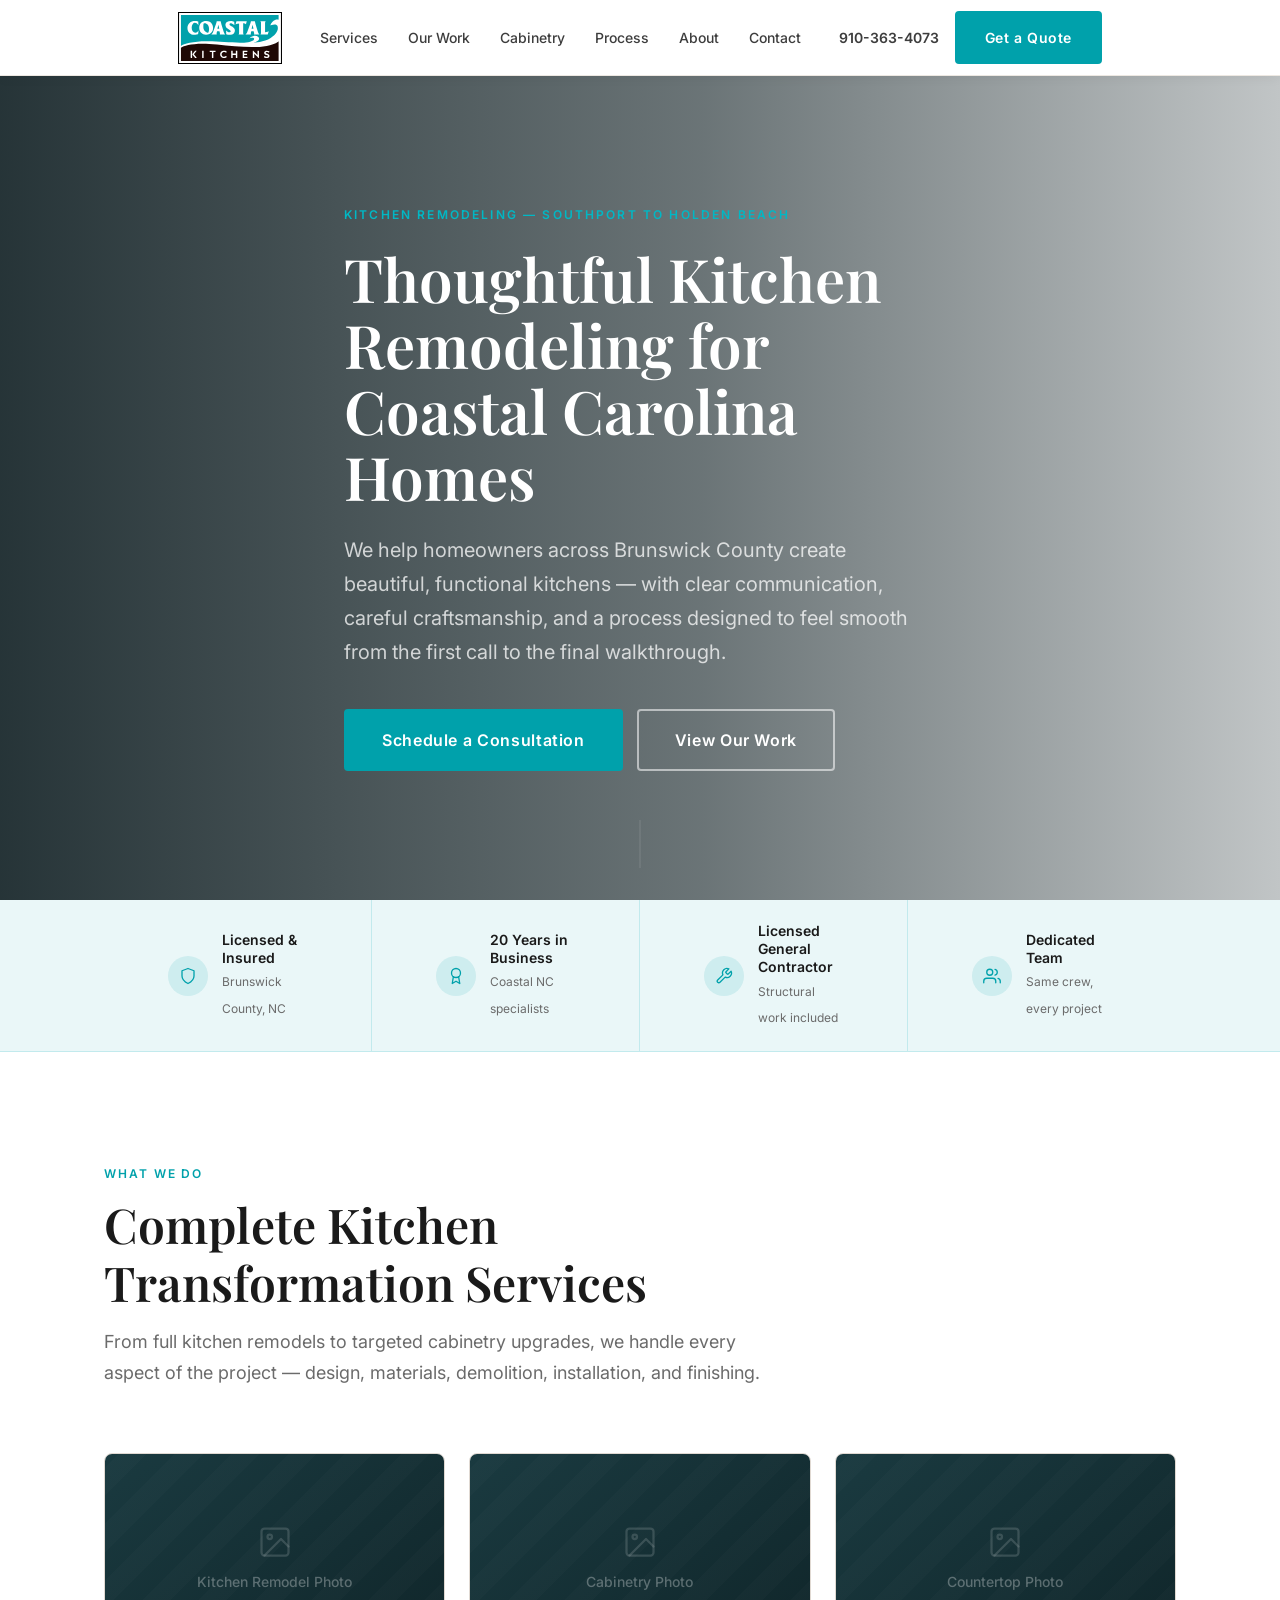
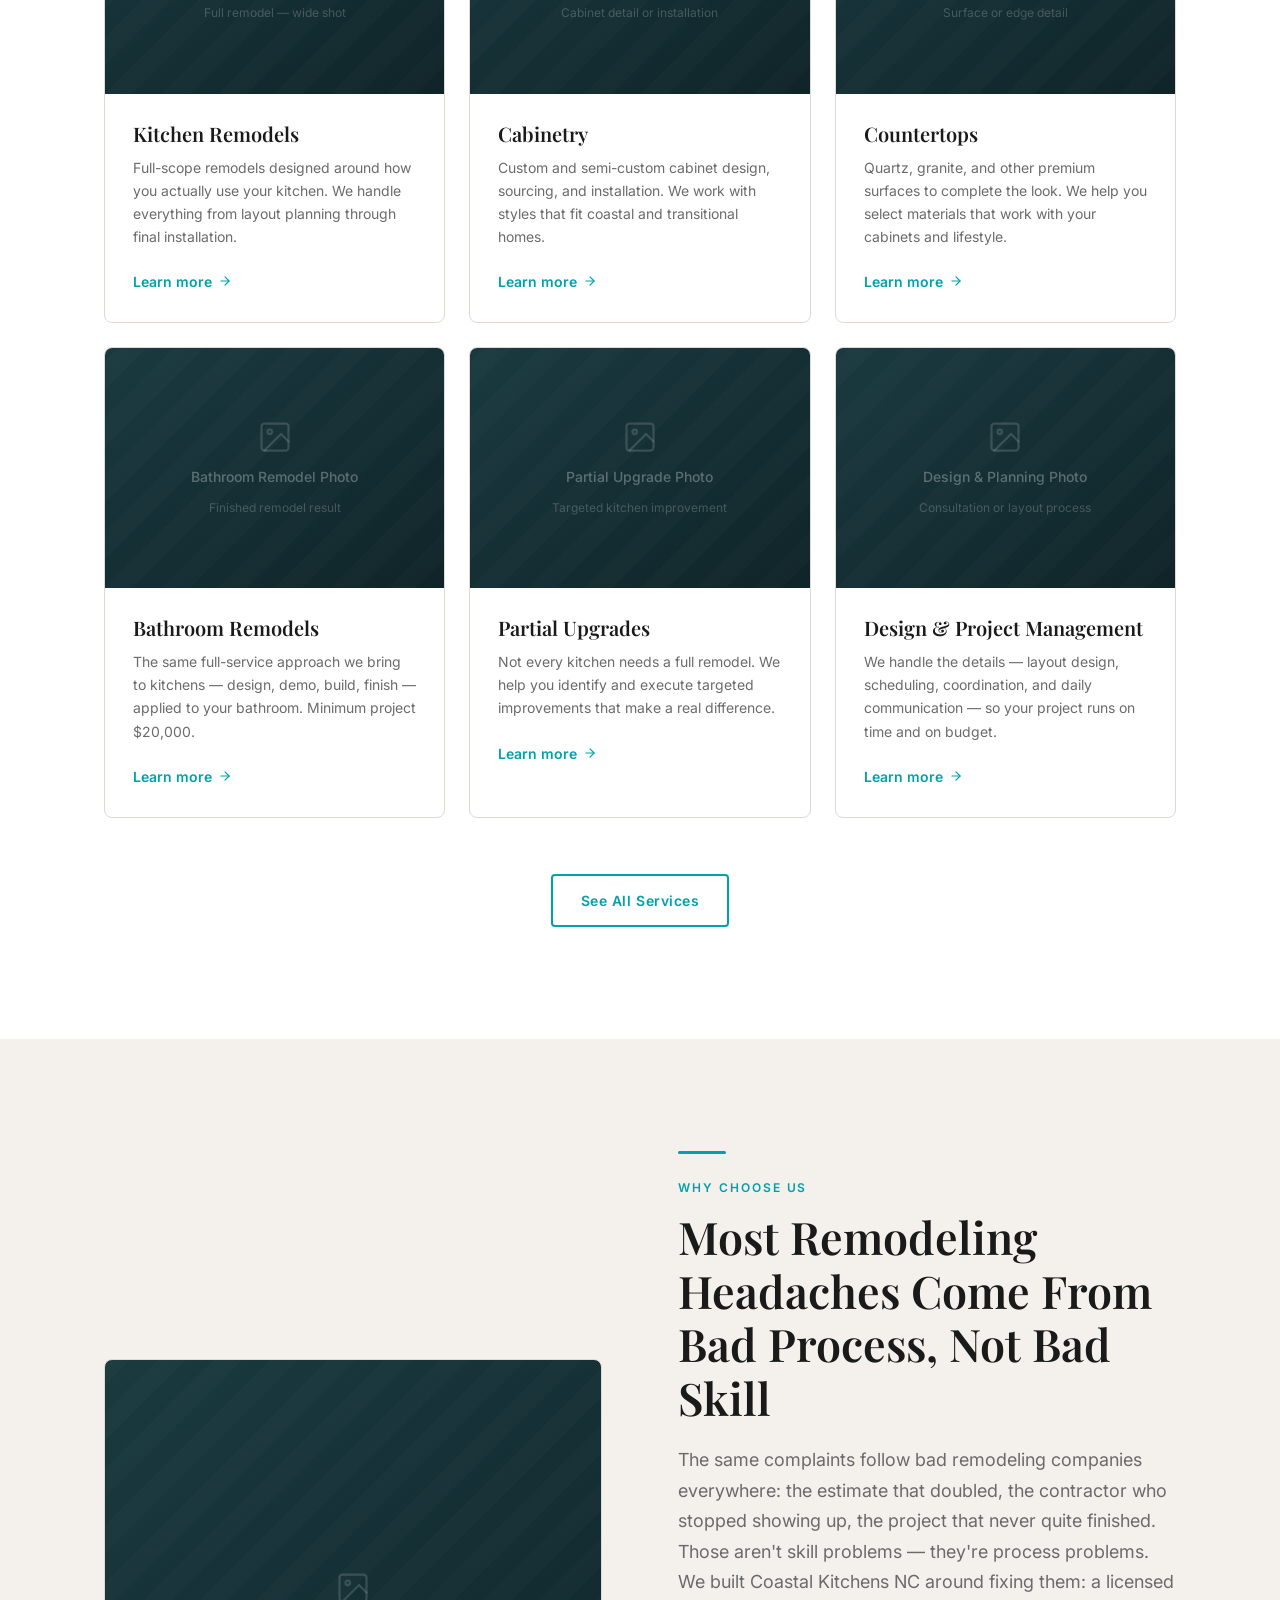
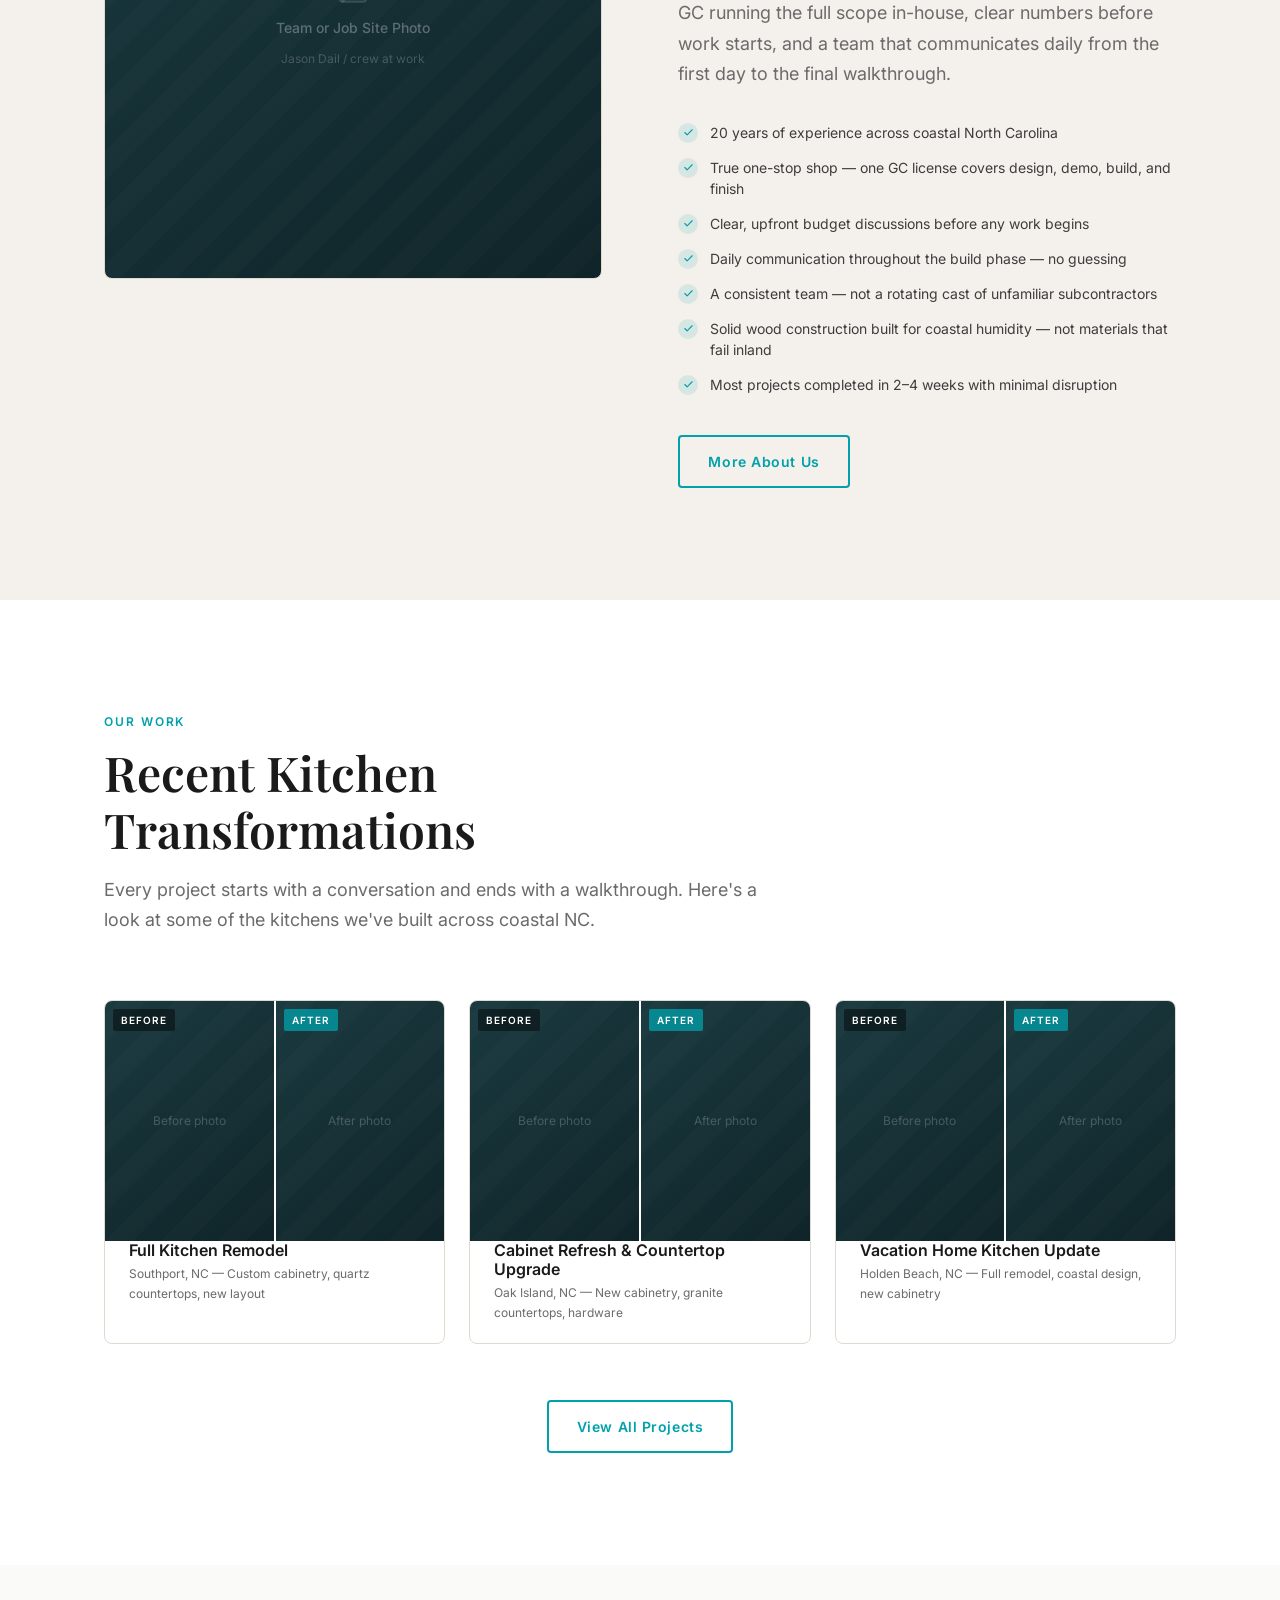
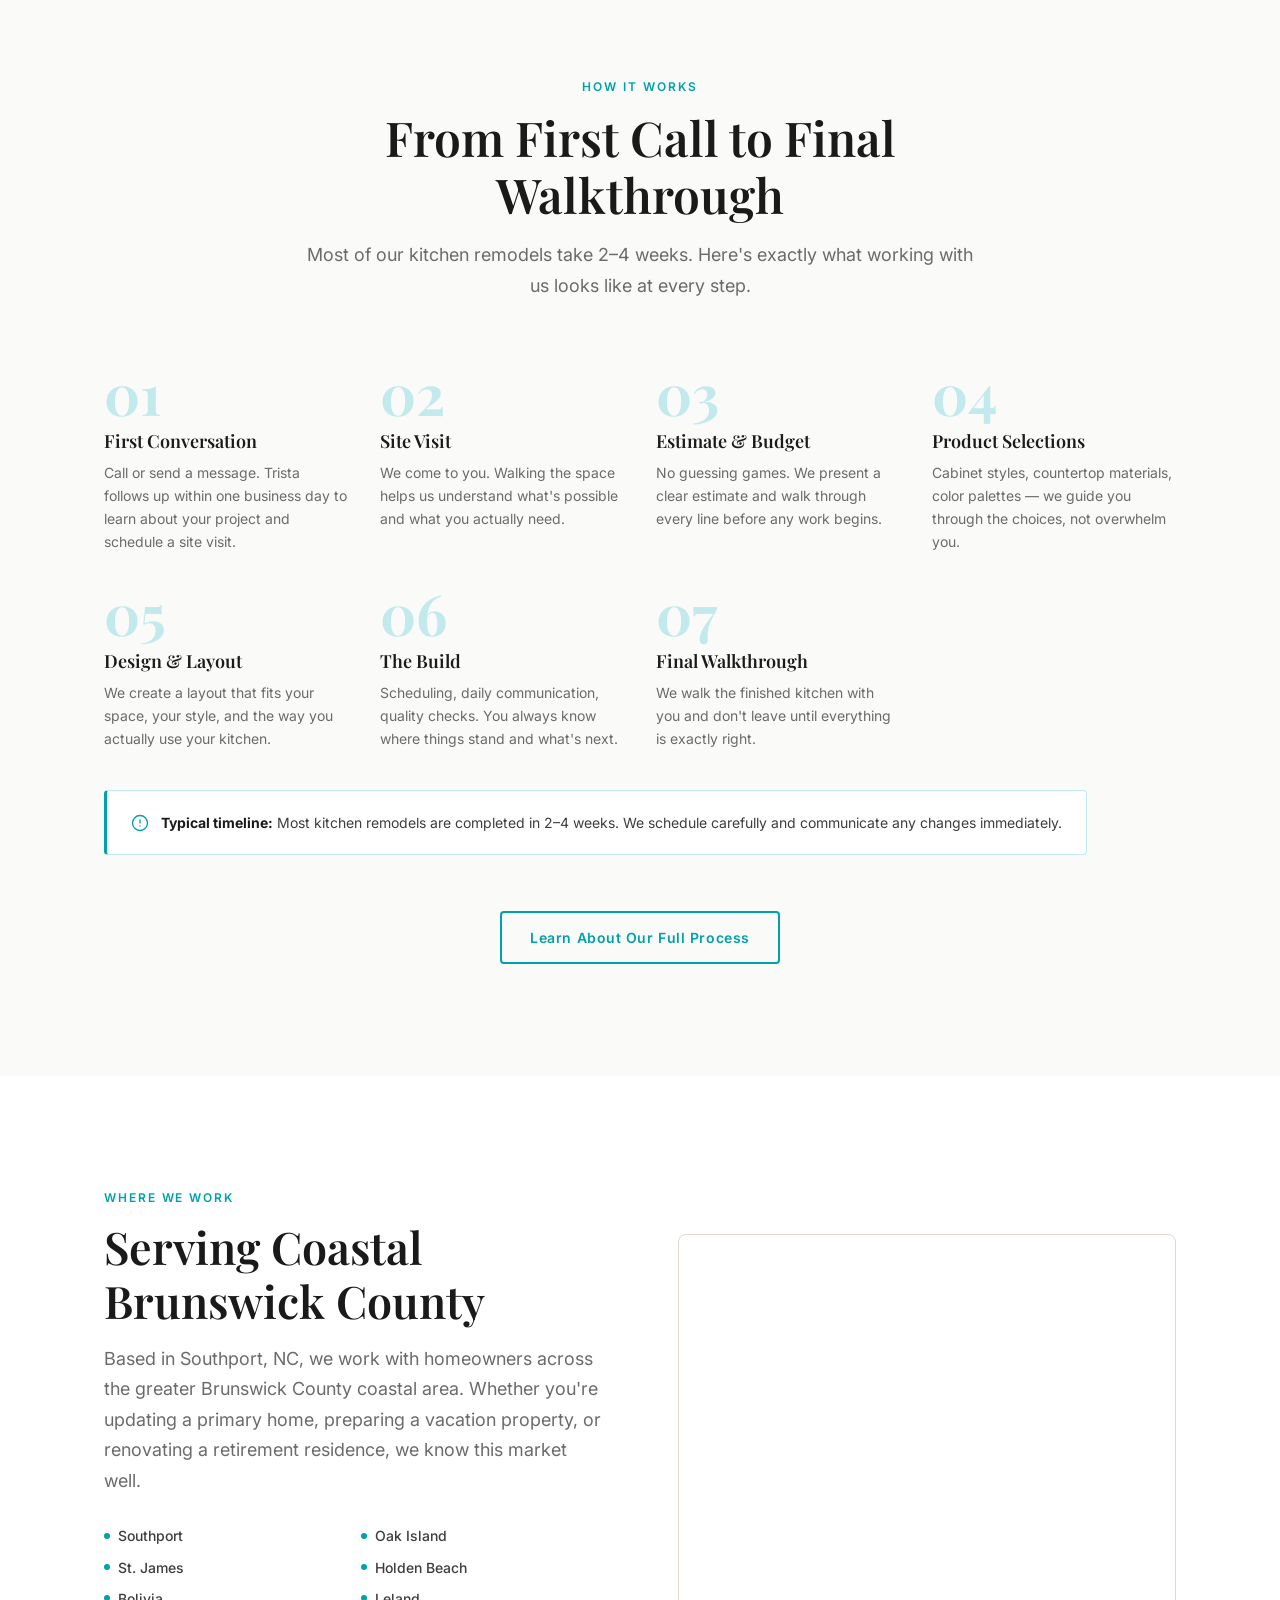
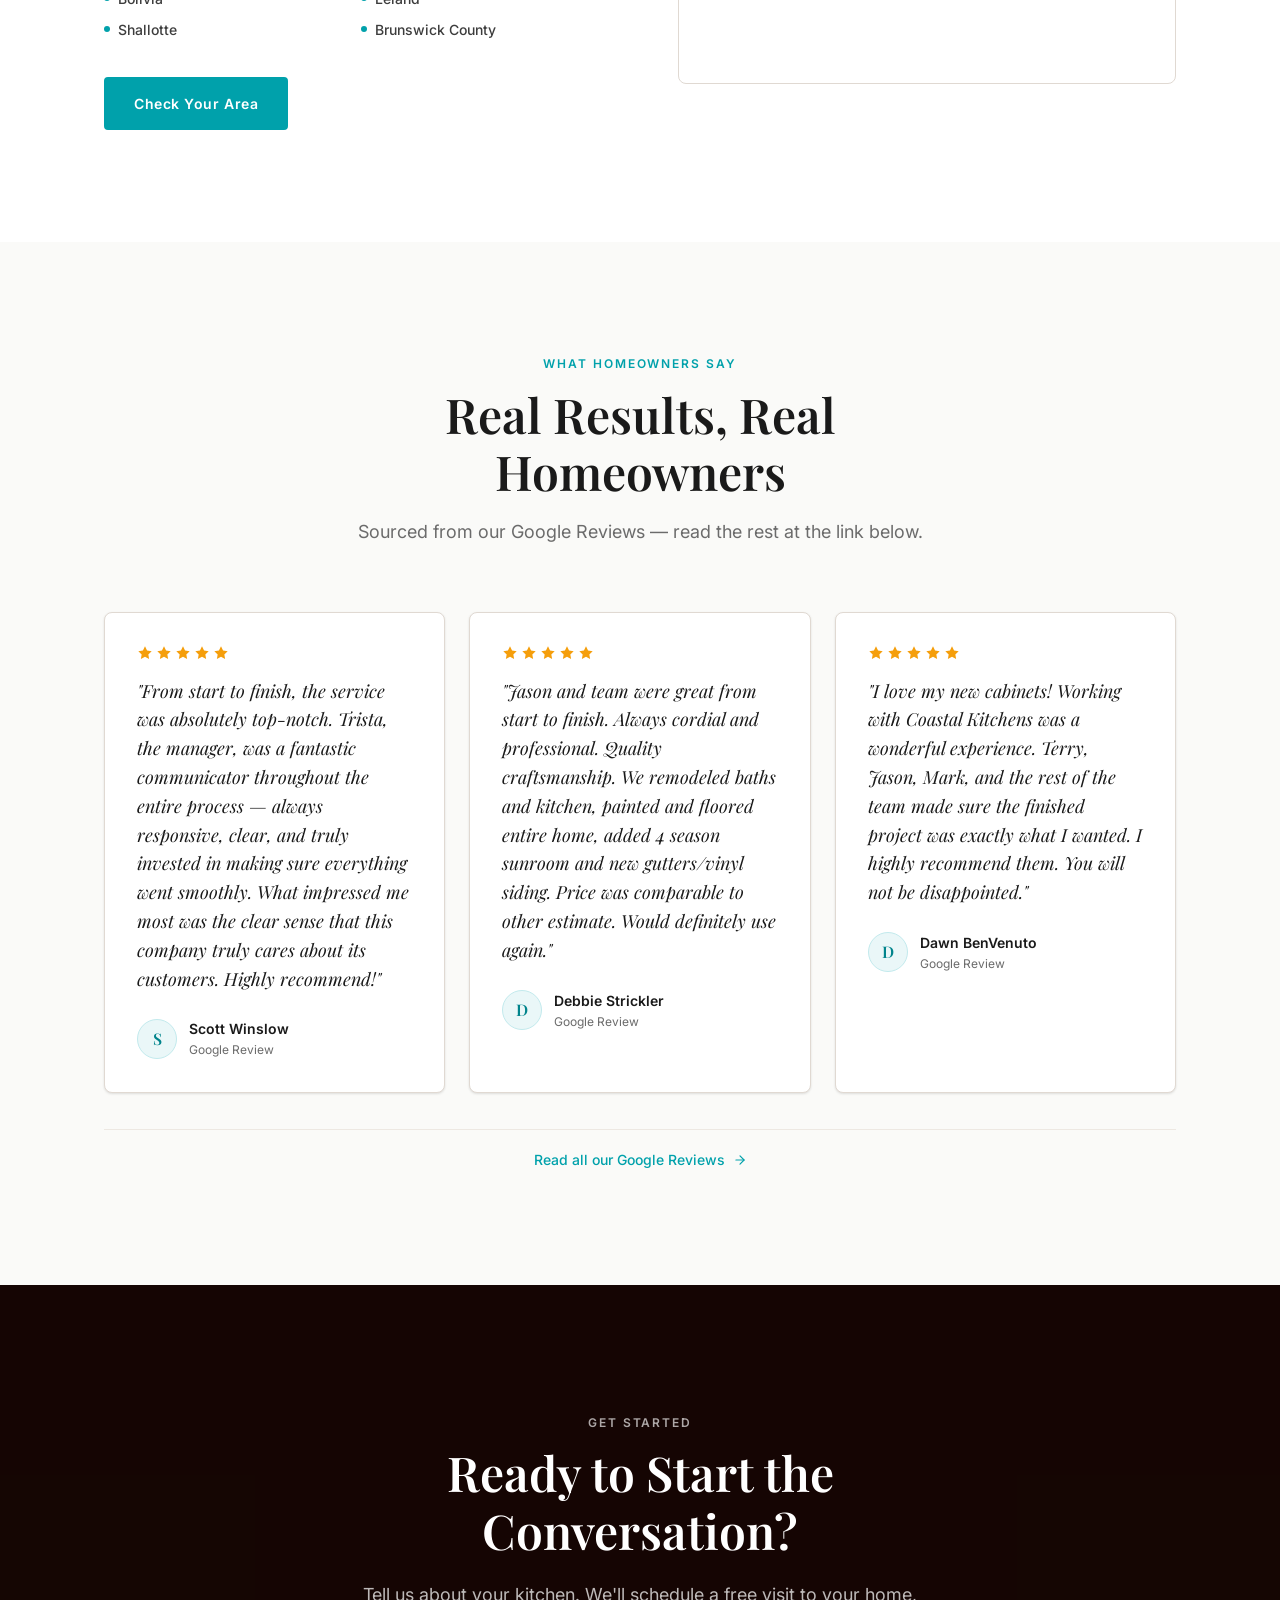
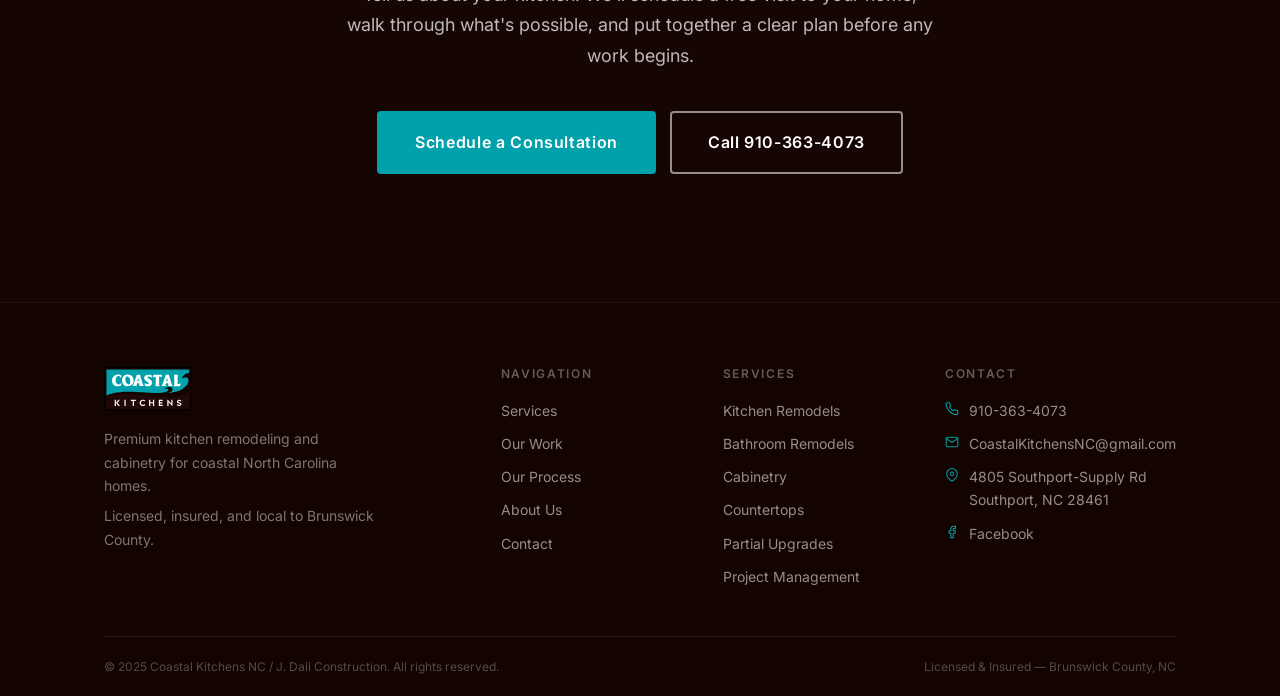
==== commit 7b141828: "Add Google Maps embed to homepage and contact page Co-Authored-By: Claude Sonnet 4.6 <noreply@anthro" ====
--- a/index.html
+++ b/index.html
@@ -455,13 +455,9 @@
           <a href="contact.html" class="btn btn-primary">Check Your Area</a>
         </div>
 
-        <!-- TODO: Add Google Maps embed — replace this placeholder -->
-        <div class="area-map photo-placeholder">
-          <div class="placeholder-inner">
-            <svg viewBox="0 0 24 24" stroke="currentColor" fill="none" stroke-width="1.5" stroke-linecap="round" stroke-linejoin="round"><path d="M21 10c0 7-9 13-9 13s-9-6-9-13a9 9 0 0 1 18 0z"/><circle cx="12" cy="10" r="3"/></svg>
-            <p>Map — Brunswick County, NC</p>
-            <small>Google Maps embed goes here</small>
-          </div>
+        <div class="area-map" style="border-radius: var(--radius-lg); overflow: hidden; height: 450px;">
+          <iframe src="https://www.google.com/maps/embed?pb=!1m18!1m12!1m3!1d6618.967638327858!2d-78.06139362406303!3d33.95440197319393!2m3!1f0!2f0!3f0!3m2!1i1024!2i768!4f13.1!3m3!1m2!1s0x89aa0702018c2bc3%3A0x57bfa4d2dde5f5f2!2sCoastal%20Kitchens%20NC!5e0!3m2!1sen!2sus!4v1782846488048!5m2!1sen!2sus"
+                  width="100%" height="100%" style="border:0; display:block;" allowfullscreen="" loading="lazy" referrerpolicy="strict-origin-when-cross-origin" title="Coastal Kitchens NC on Google Maps"></iframe>
         </div>
 
       </div>
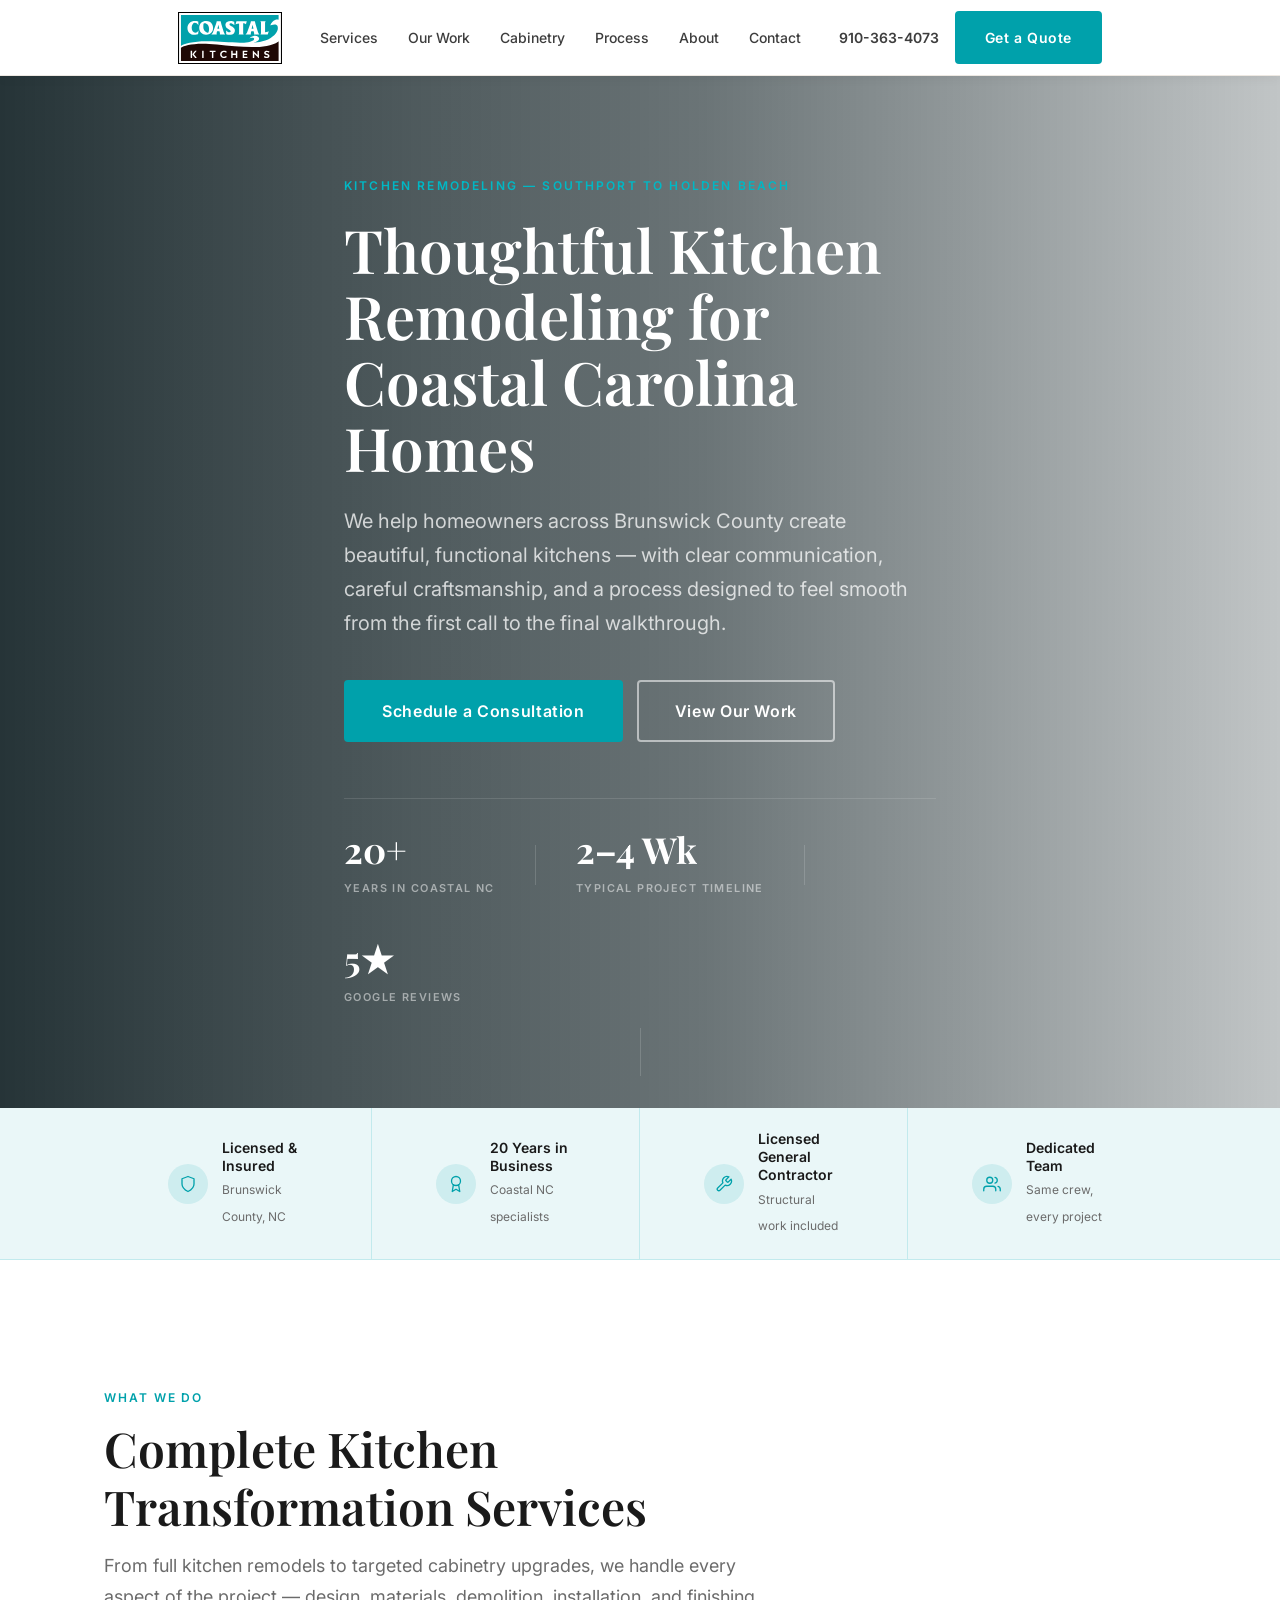
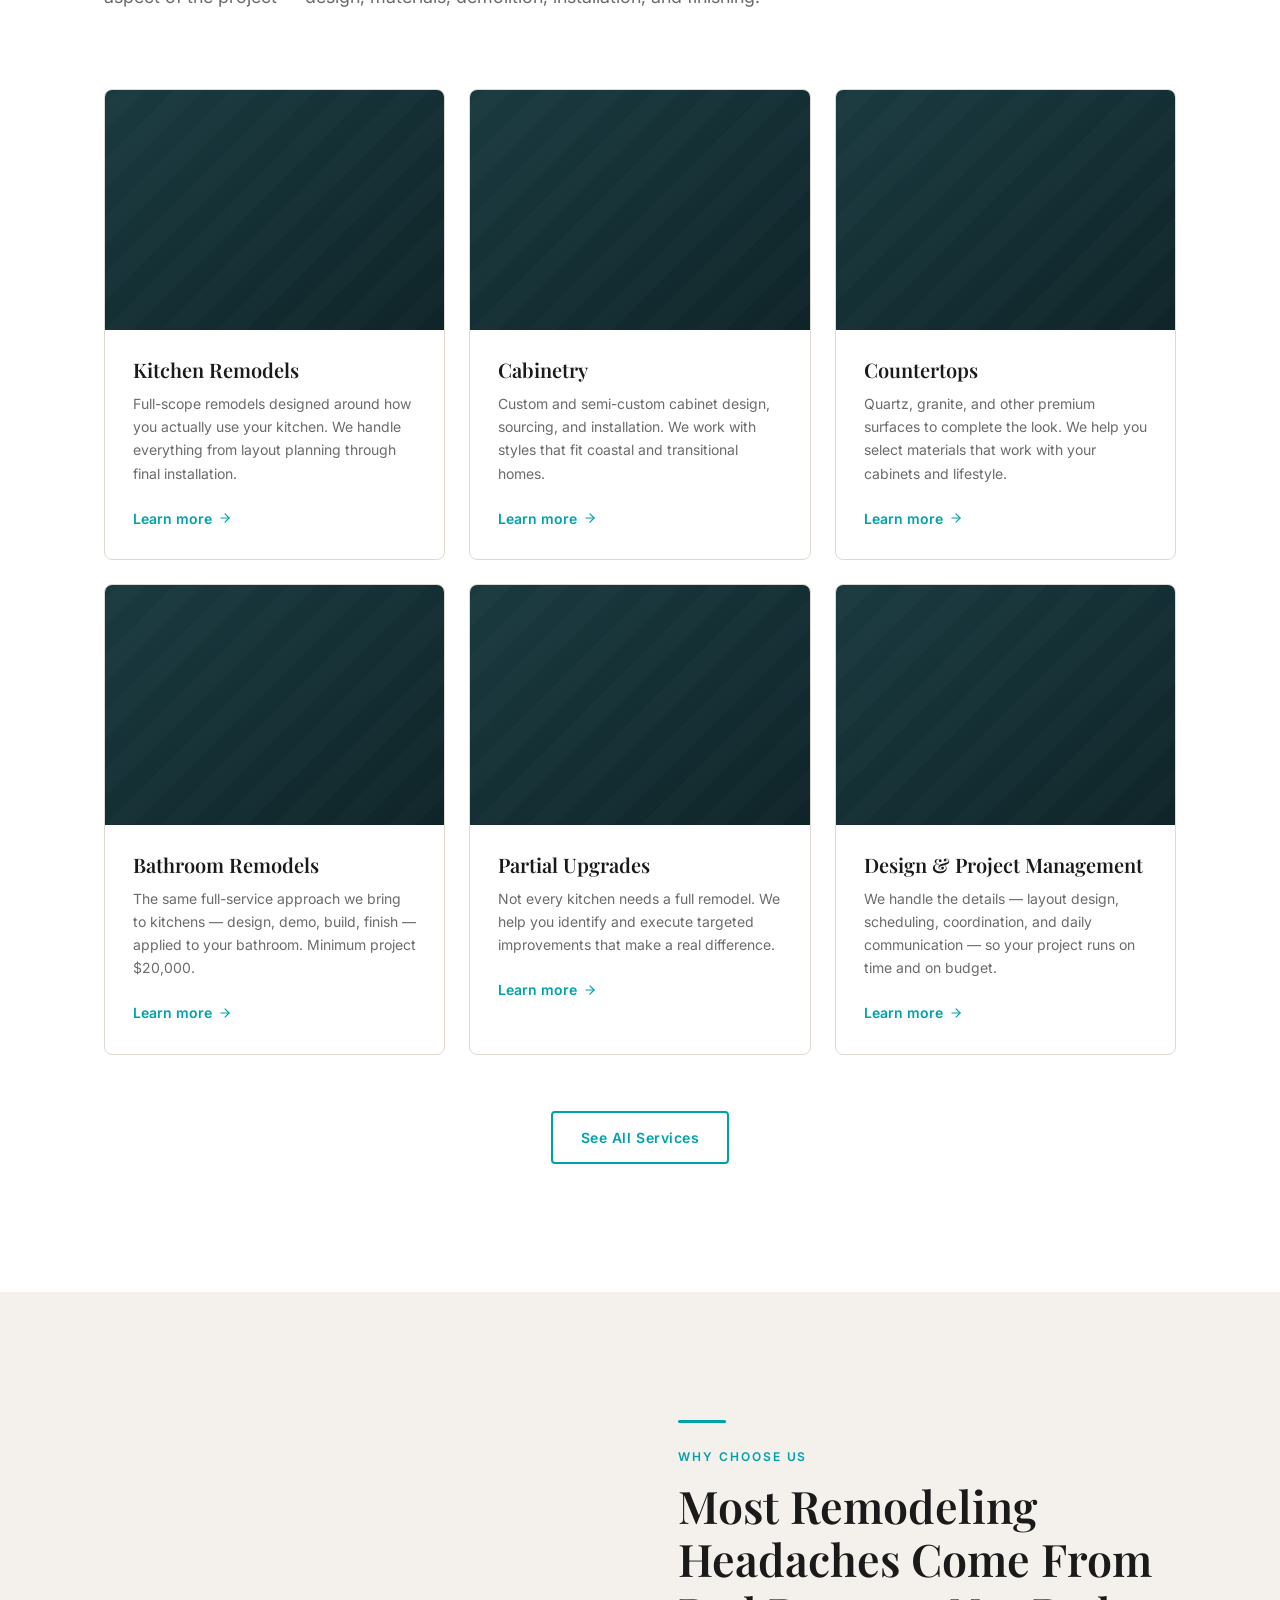
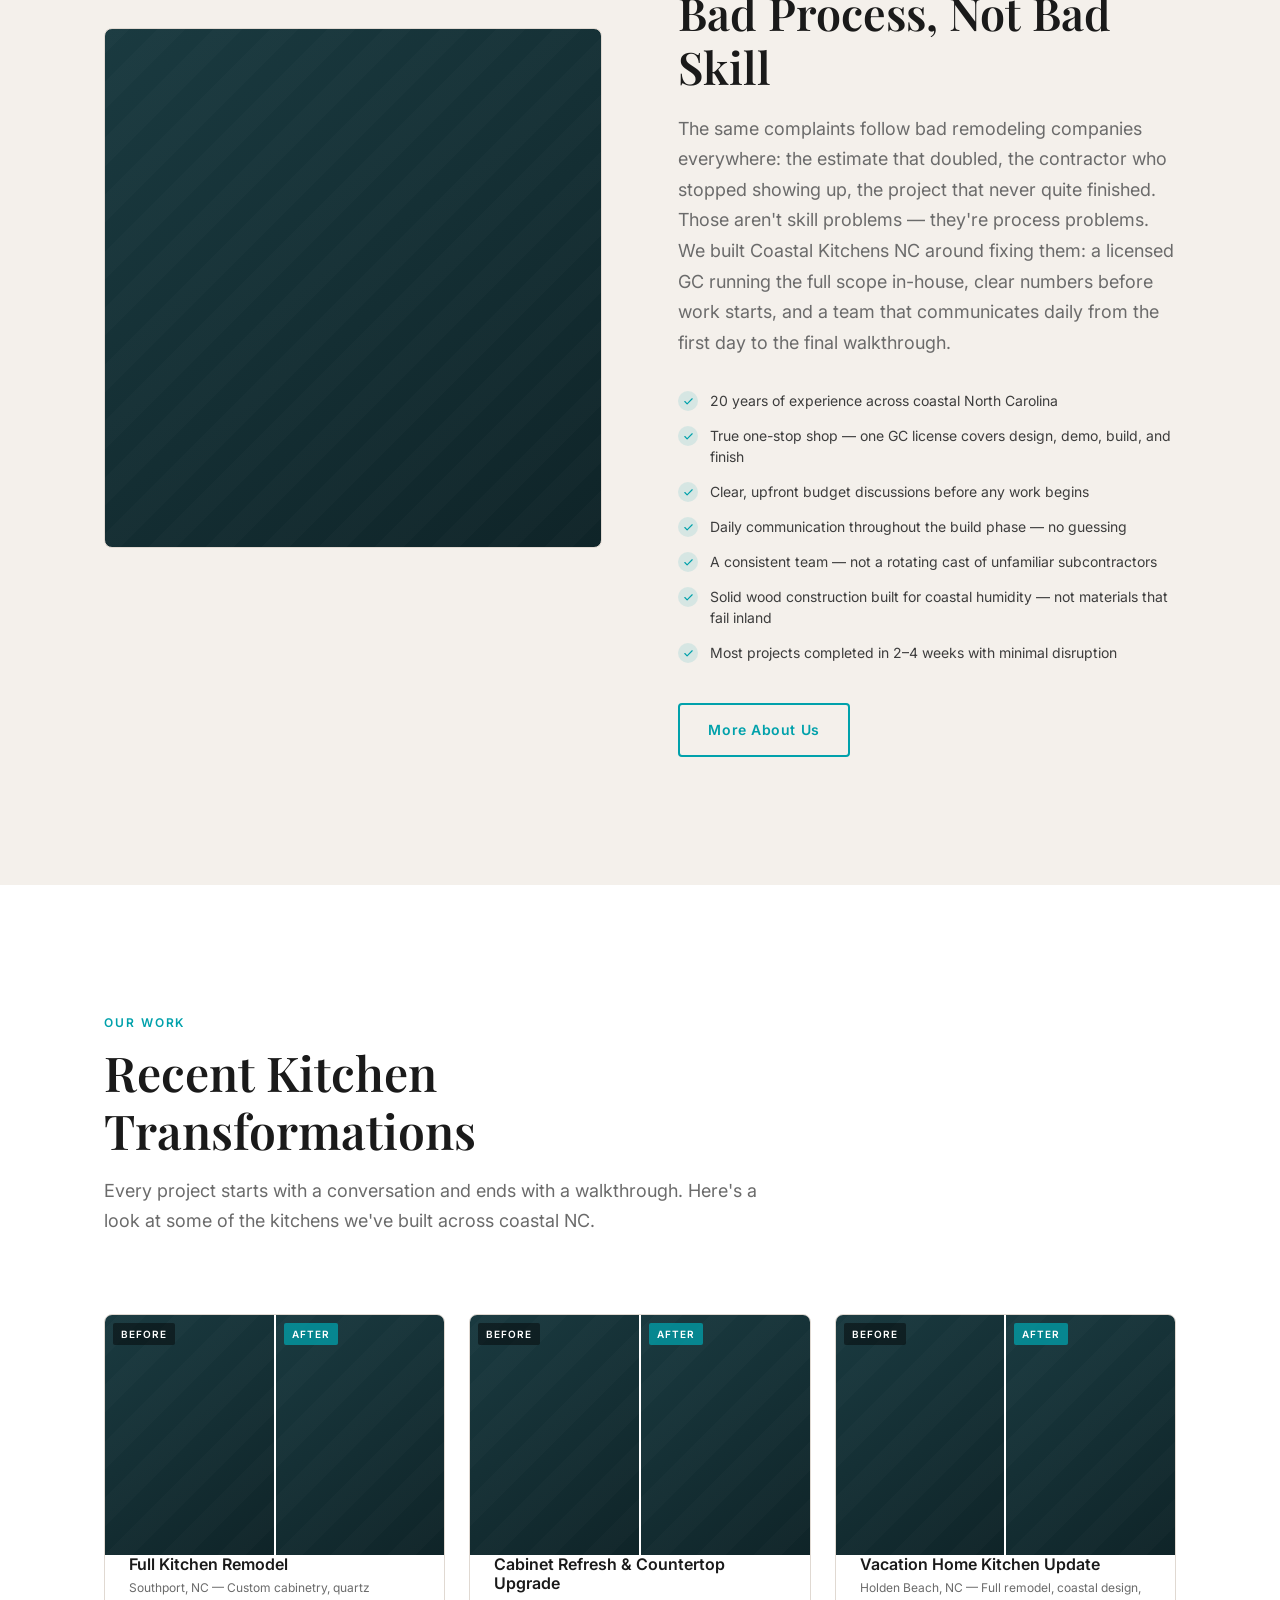
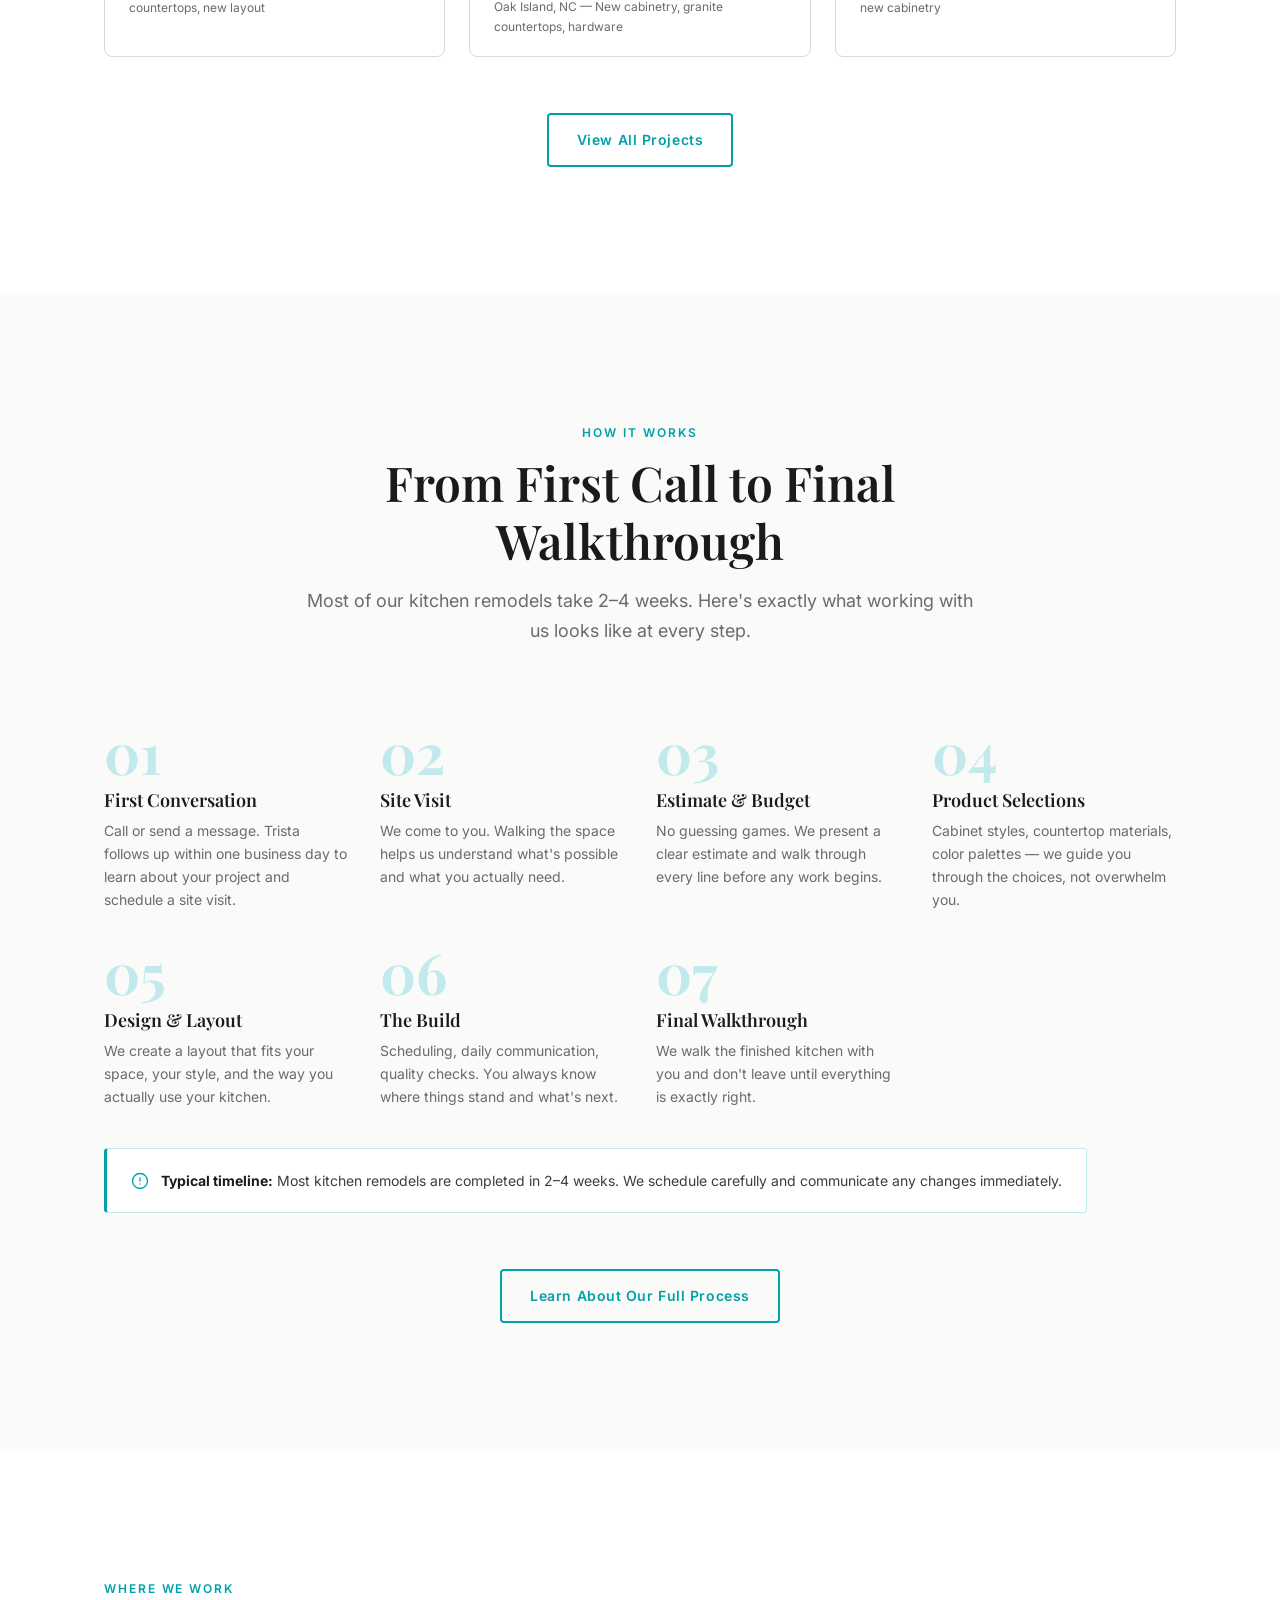
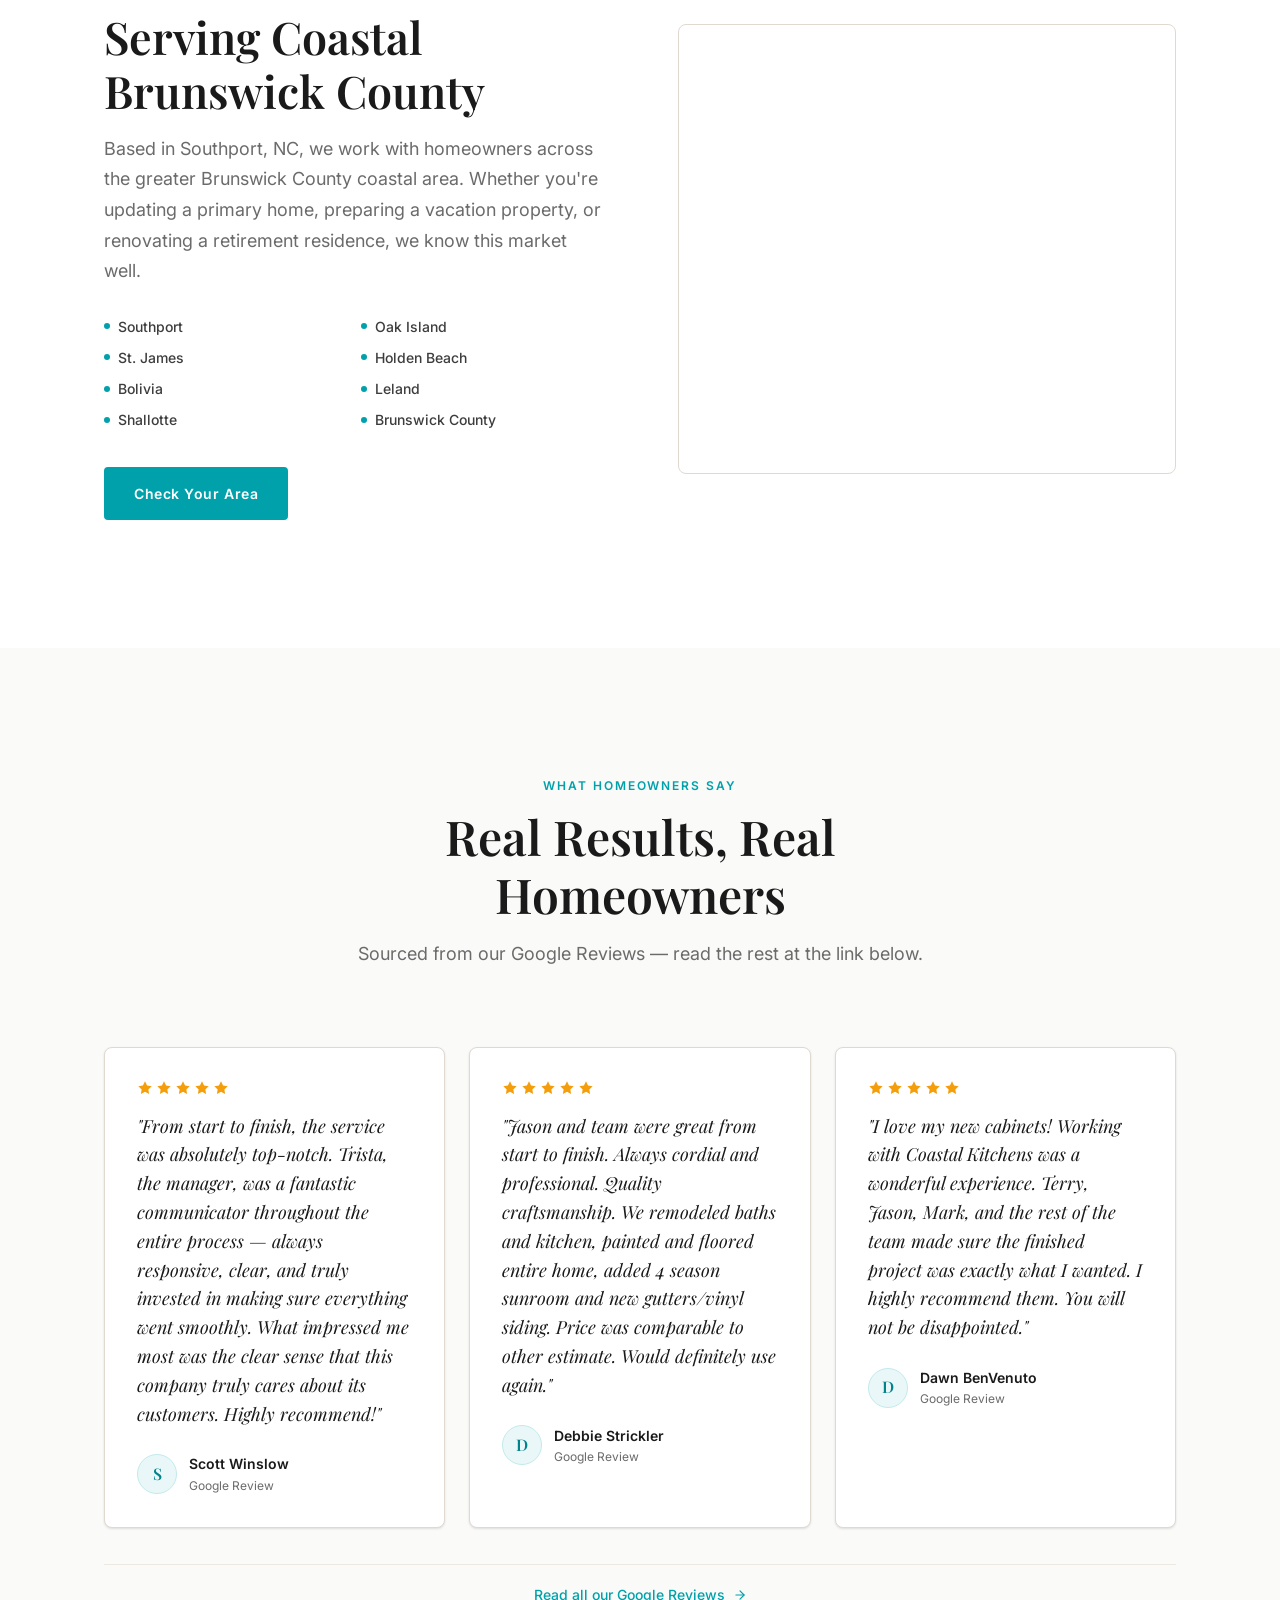
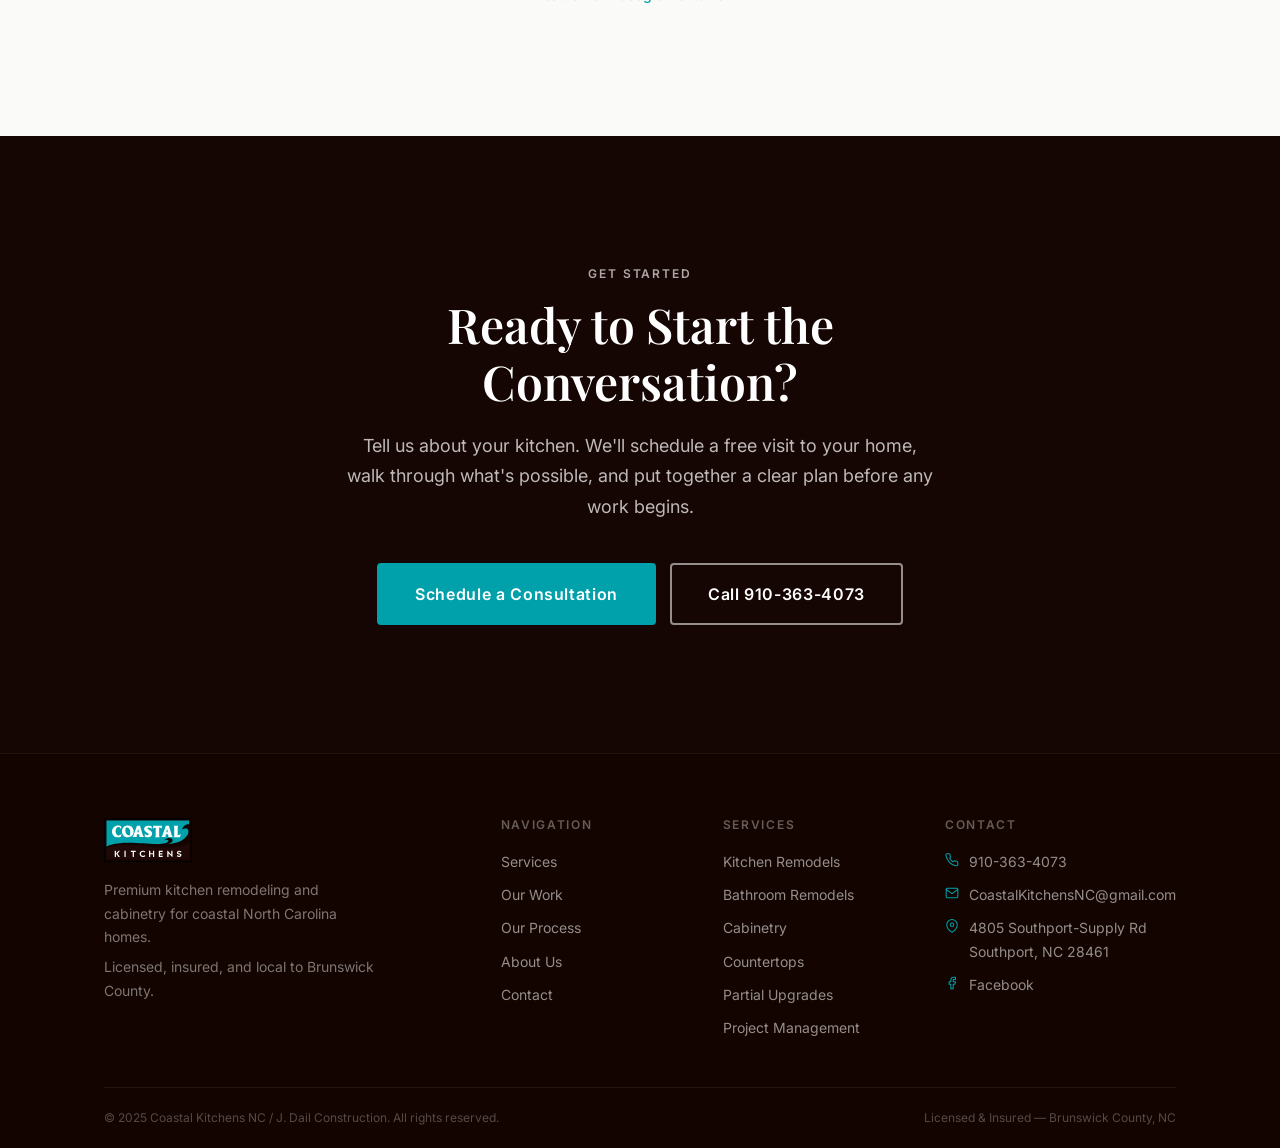
==== commit afa1137a: "Add WOW factor polish: hero animation, stat strip, breathing room, clean placeholders - Hero backgro" ====
--- a/index.html
+++ b/index.html
@@ -79,6 +79,23 @@
       <div class="hero-cta">
         <a href="contact.html" class="btn btn-primary btn-lg">Schedule a Consultation</a>
         <a href="portfolio.html" class="btn btn-ghost-light btn-lg">View Our Work</a>
+      </div>
+
+      <div class="hero-stats">
+        <div class="hero-stat">
+          <span class="hero-stat-number">20+</span>
+          <span class="hero-stat-label">Years in Coastal NC</span>
+        </div>
+        <div class="hero-stat-divider"></div>
+        <div class="hero-stat">
+          <span class="hero-stat-number">2–4 Wk</span>
+          <span class="hero-stat-label">Typical Project Timeline</span>
+        </div>
+        <div class="hero-stat-divider"></div>
+        <div class="hero-stat">
+          <span class="hero-stat-number">5★</span>
+          <span class="hero-stat-label">Google Reviews</span>
+        </div>
       </div>
     </div>
     <div class="hero-scroll">
--- a/css/styles.css
+++ b/css/styles.css
@@ -47,7 +47,7 @@
 
   /* Layout */
   --nav-height:    76px;
-  --section-pad:   clamp(64px, 9vw, 112px);
+  --section-pad:   clamp(80px, 10vw, 136px);
   --container-max: 1200px;
   --container-pad: clamp(20px, 5vw, 64px);
 
@@ -116,7 +116,7 @@
 }
 .eyebrow.light { color: rgba(255,255,255,0.65); }
 
-.section-header { max-width: 680px; margin-bottom: clamp(40px, 5vw, 64px); }
+.section-header { max-width: 680px; margin-bottom: clamp(52px, 6vw, 80px); }
 .section-header.centered { margin-left: auto; margin-right: auto; text-align: center; }
 .section-header h2 { font-size: clamp(var(--text-3xl), 4vw, var(--text-5xl)); margin-bottom: 16px; }
 .section-header p  { font-size: var(--text-lg); color: var(--text-muted); line-height: 1.7; }
@@ -155,7 +155,8 @@
 .btn-primary:hover {
   background: var(--teal-dark);
   border-color: var(--teal-dark);
-  box-shadow: var(--shadow-md);
+  box-shadow: var(--shadow-lg);
+  transform: translateY(-2px);
 }
 
 /* Ghost — teal outline, dark text (for light sections) */
@@ -167,6 +168,8 @@
 .btn-ghost:hover {
   background: var(--teal);
   color: var(--white);
+  transform: translateY(-2px);
+  box-shadow: var(--shadow-md);
 }
 
 /* Ghost Dark — dark outline, dark text */
@@ -189,6 +192,7 @@
 .btn-ghost-light:hover {
   background: rgba(255,255,255,0.1);
   border-color: var(--white);
+  transform: translateY(-2px);
 }
 
 /* ============================================================
@@ -211,21 +215,7 @@
   background: repeating-linear-gradient(-45deg, transparent, transparent 20px,
     rgba(255,255,255,0.015) 20px, rgba(255,255,255,0.015) 40px);
 }
-.placeholder-inner {
-  display: flex;
-  flex-direction: column;
-  align-items: center;
-  gap: 10px;
-  color: rgba(255,255,255,0.3);
-  font-family: var(--font-body);
-  text-align: center;
-  padding: 24px;
-  position: relative;
-  z-index: 1;
-}
-.placeholder-inner svg  { width: 36px; height: 36px; opacity: 0.5; }
-.placeholder-inner p    { font-size: var(--text-sm); font-weight: 500; }
-.placeholder-inner small{ font-size: var(--text-xs); opacity: 0.7; }
+.placeholder-inner { display: none; }
 
 /* ============================================================
    NAVIGATION
@@ -368,6 +358,12 @@
   background-size: cover;
   background-position: center;
   z-index: 0;
+  animation: heroZoom 16s ease-in-out infinite alternate;
+  will-change: transform;
+}
+@keyframes heroZoom {
+  from { transform: scale(1); }
+  to   { transform: scale(1.06); }
 }
 .hero-overlay {
   position: absolute;
@@ -409,6 +405,51 @@
   margin-bottom: 40px;
 }
 .hero-cta { display: flex; flex-wrap: wrap; gap: 14px; }
+
+/* Hero entrance animations */
+@keyframes heroFadeUp {
+  from { opacity: 0; transform: translateY(24px); }
+  to   { opacity: 1; transform: translateY(0); }
+}
+.hero-eyebrow { animation: heroFadeUp 0.7s ease both 0.1s; }
+.hero h1      { animation: heroFadeUp 0.7s ease both 0.3s; }
+.hero-sub     { animation: heroFadeUp 0.7s ease both 0.5s; }
+.hero-cta     { animation: heroFadeUp 0.7s ease both 0.7s; }
+.hero-stats   { animation: heroFadeUp 0.7s ease both 0.9s; }
+
+/* Hero stats strip */
+.hero-stats {
+  display: flex;
+  align-items: center;
+  gap: 40px;
+  margin-top: 56px;
+  padding-top: 32px;
+  border-top: 1px solid rgba(255,255,255,0.12);
+  flex-wrap: wrap;
+}
+.hero-stat { text-align: left; }
+.hero-stat-number {
+  font-family: var(--font-heading);
+  font-size: var(--text-4xl);
+  font-weight: 700;
+  color: var(--white);
+  display: block;
+  line-height: 1;
+  margin-bottom: 6px;
+}
+.hero-stat-label {
+  font-size: 0.68rem;
+  color: rgba(255,255,255,0.5);
+  text-transform: uppercase;
+  letter-spacing: 0.13em;
+  font-weight: 600;
+}
+.hero-stat-divider {
+  width: 1px;
+  height: 40px;
+  background: rgba(255,255,255,0.15);
+  flex-shrink: 0;
+}
 
 /* Scroll indicator */
 .hero-scroll {
@@ -1512,6 +1553,8 @@
 
   .final-cta-actions { flex-direction: column; align-items: stretch; }
   .final-cta-actions .btn { text-align: center; justify-content: center; }
+  .hero-stat-divider { display: none; }
+  .hero-stats { gap: 24px; }
 
   .style-card { flex: 0 0 155px; height: 115px; }
   .cabinet-gallery-grid { grid-template-columns: 1fr; }
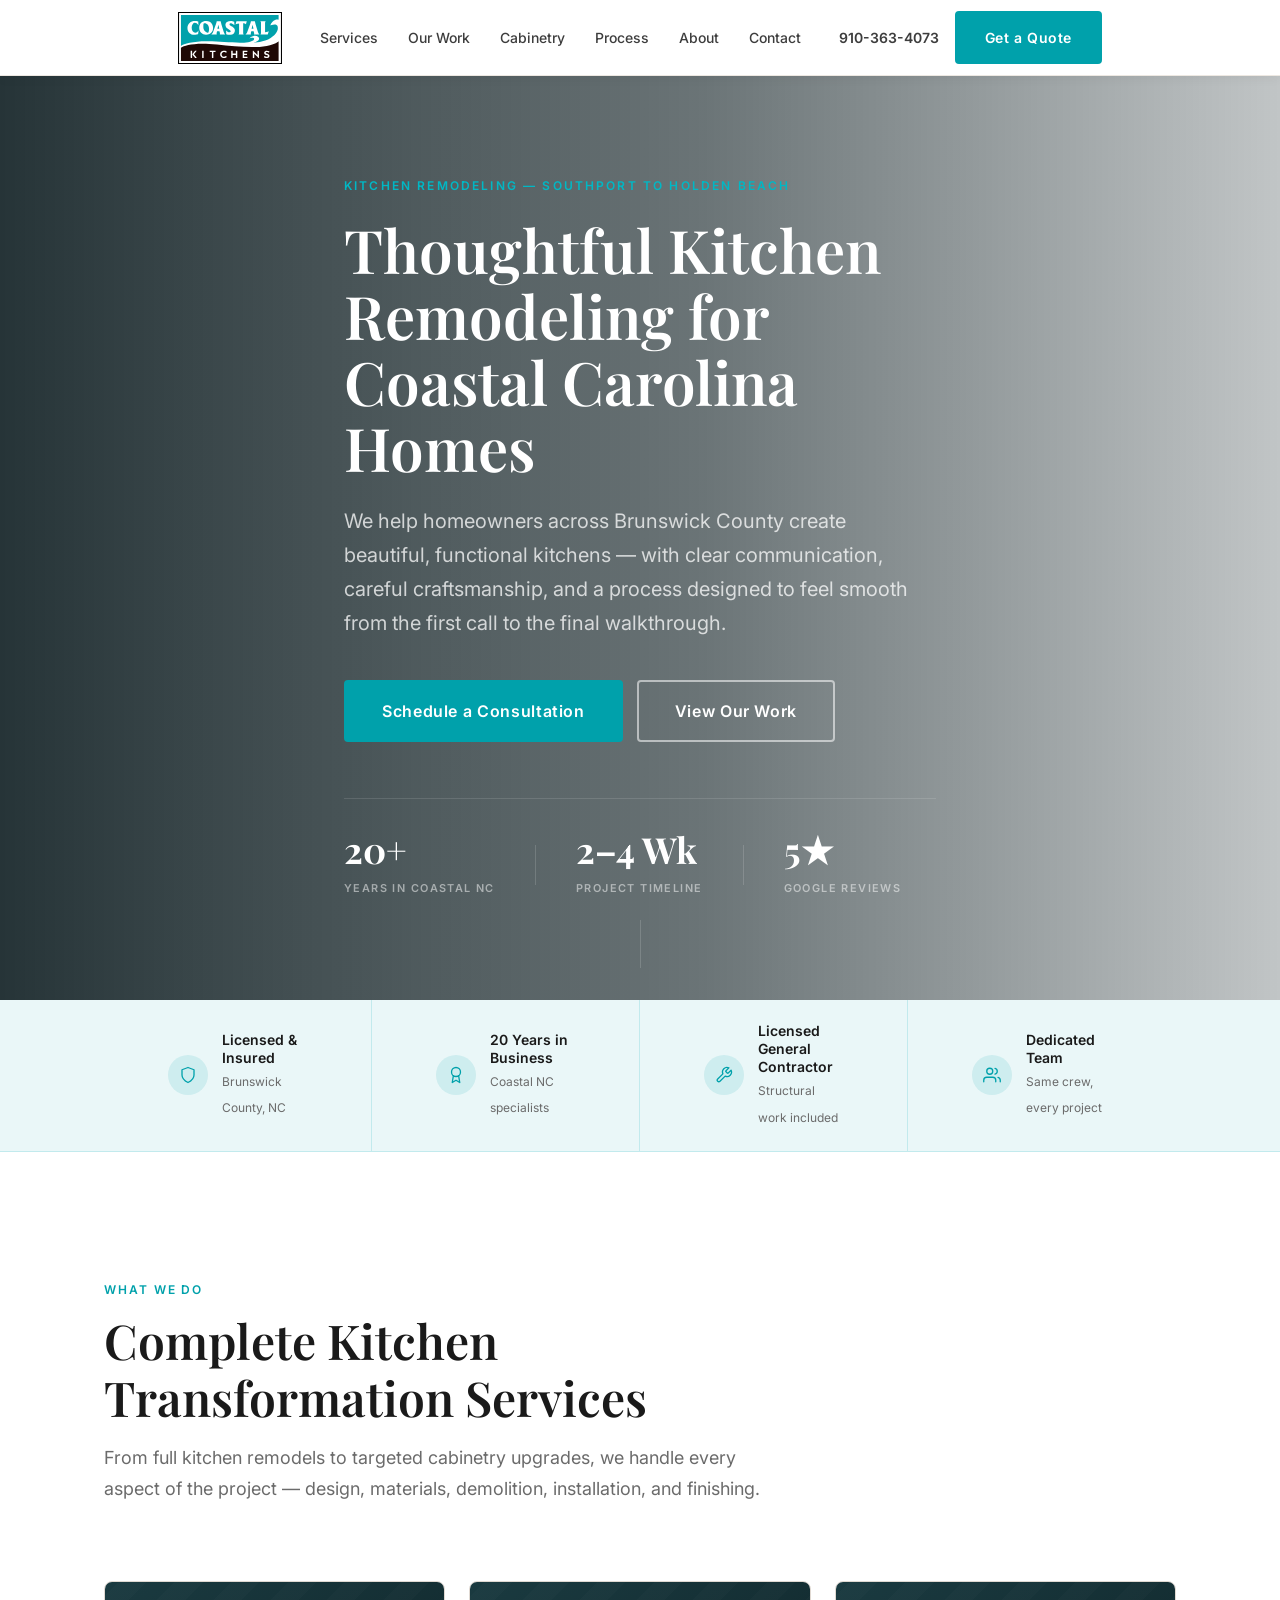
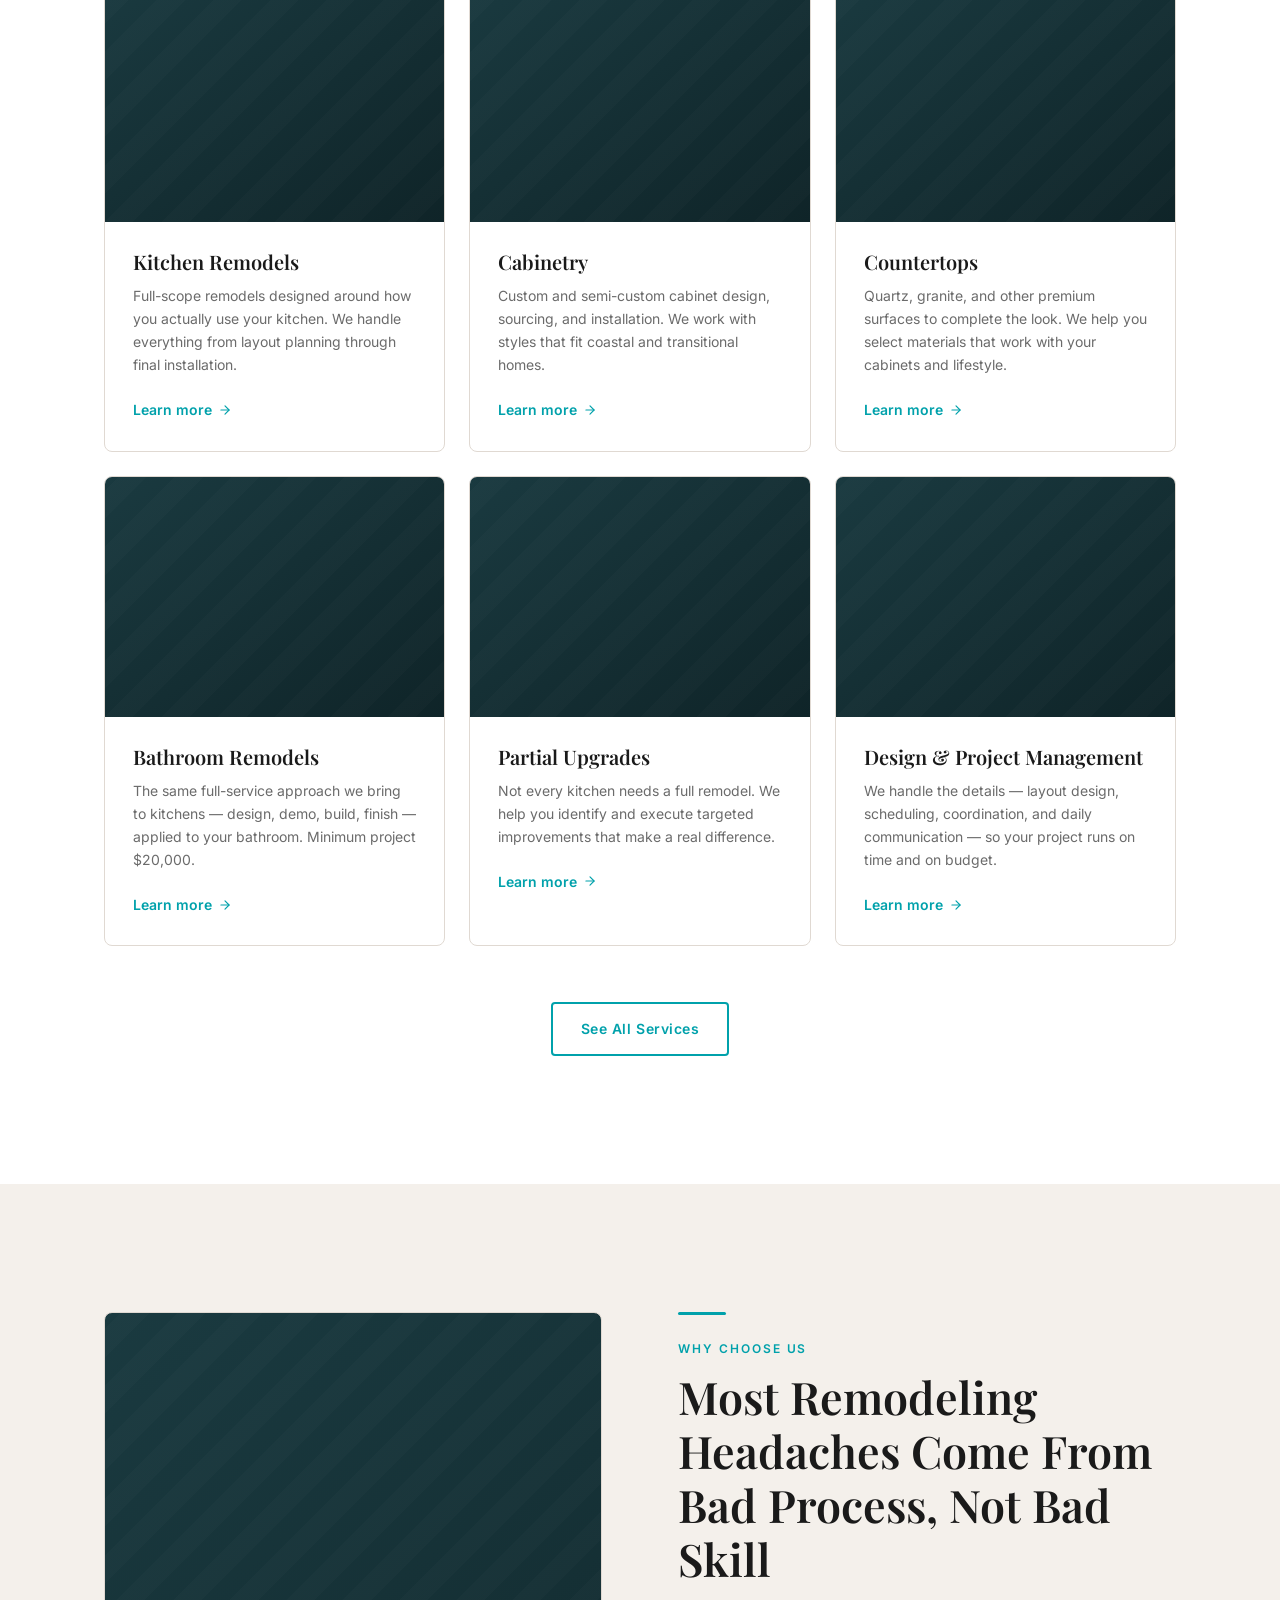
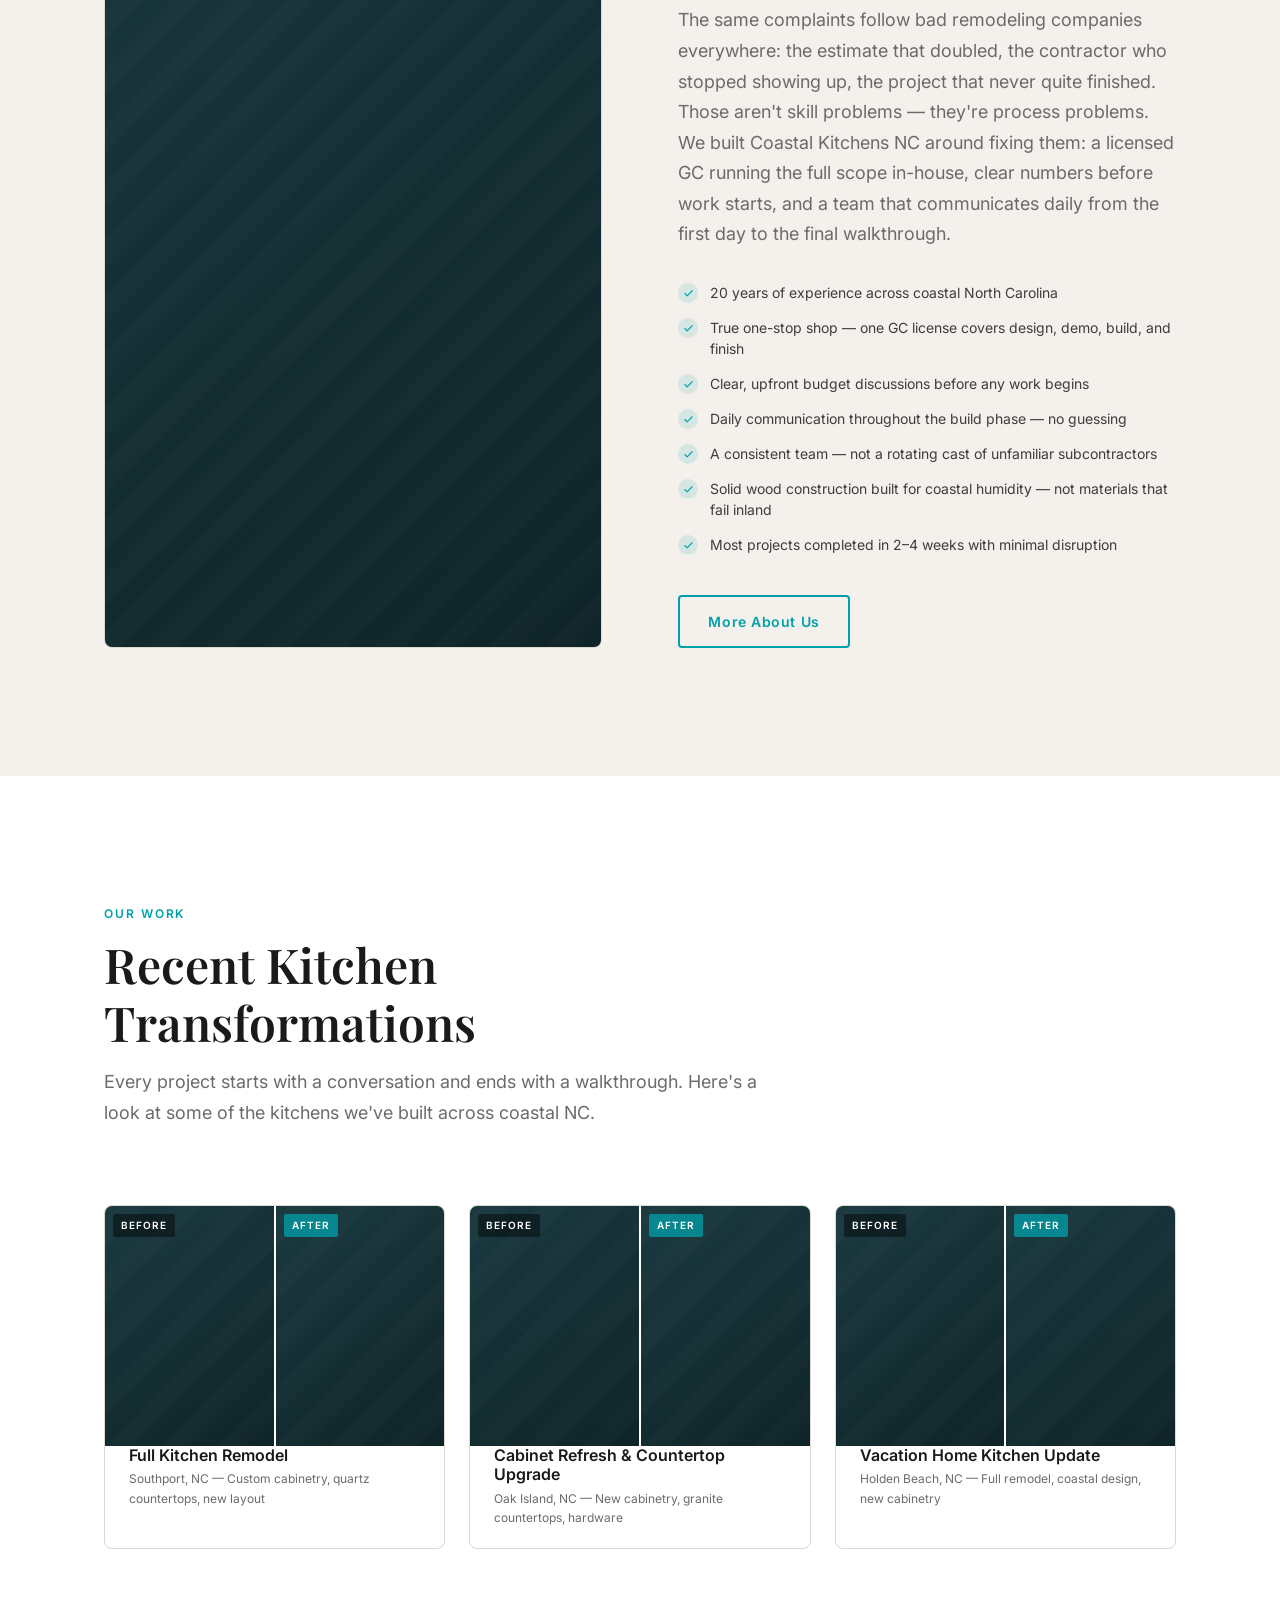
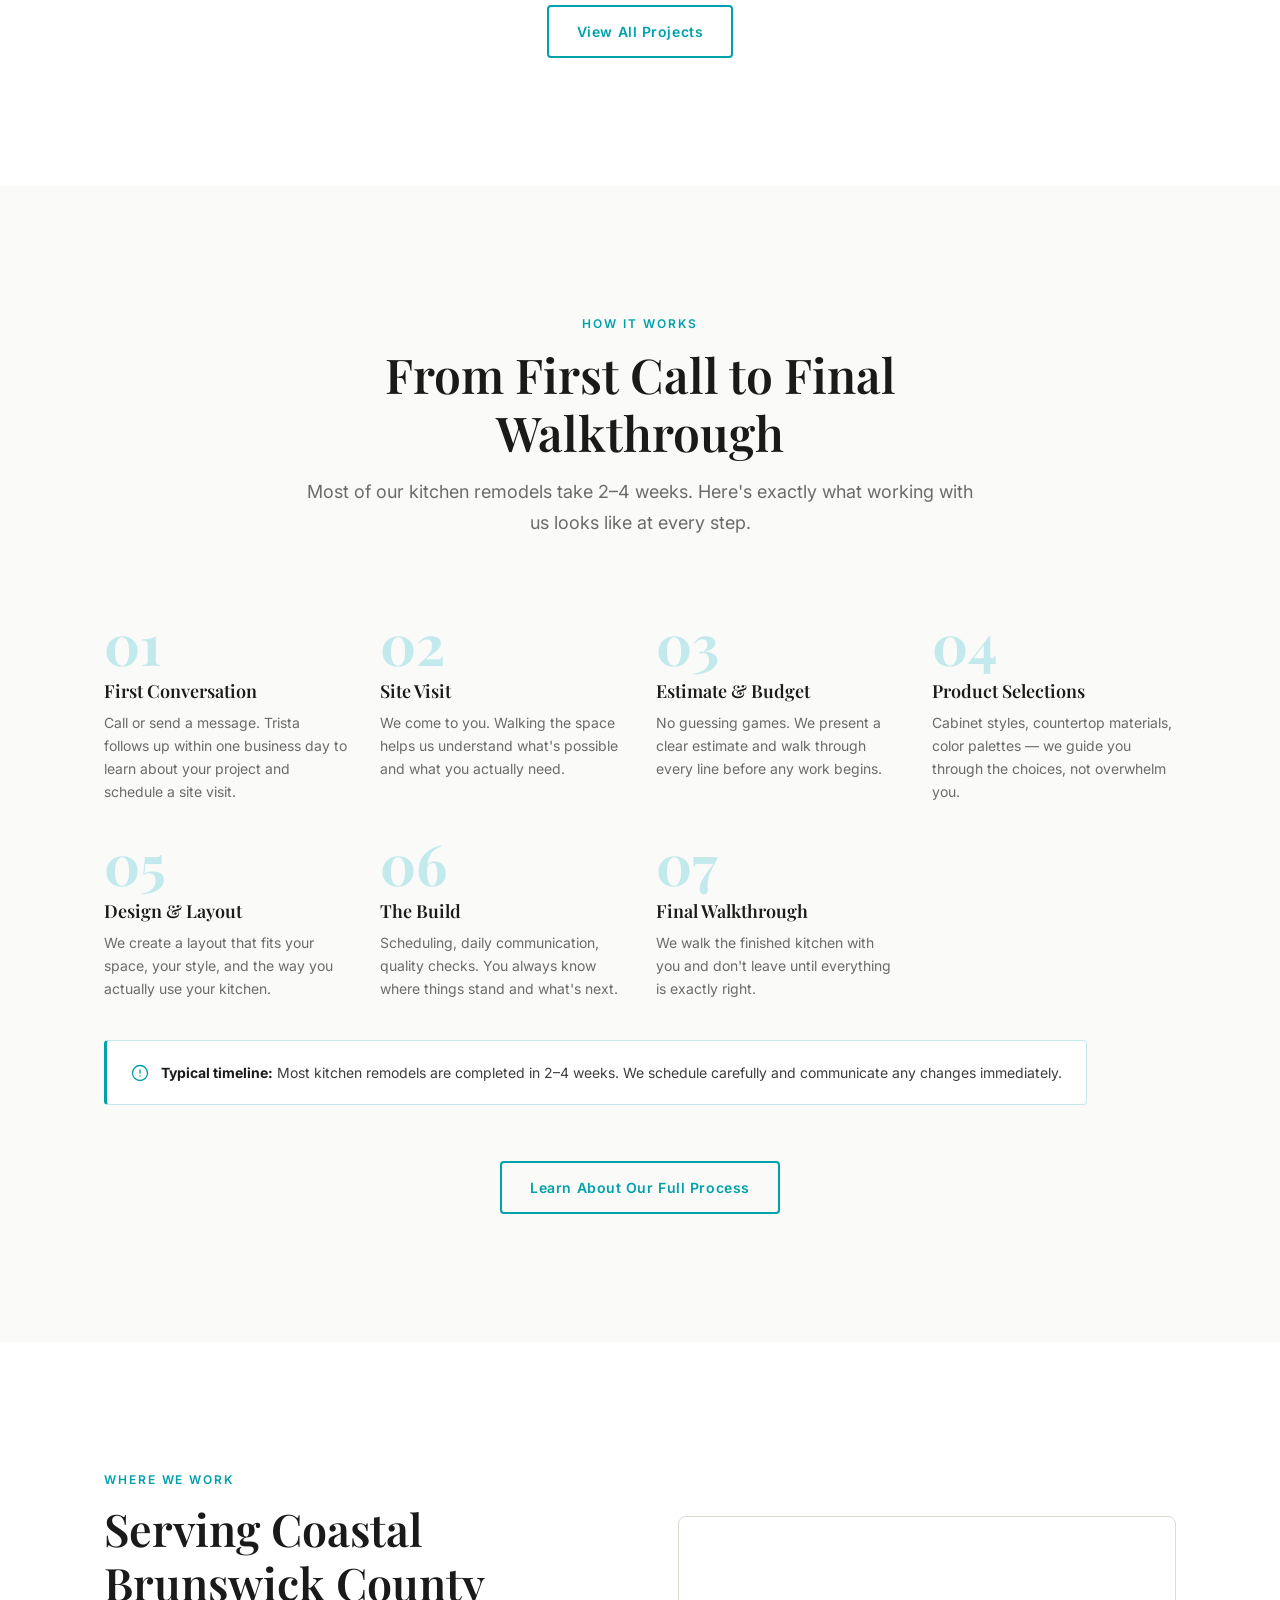
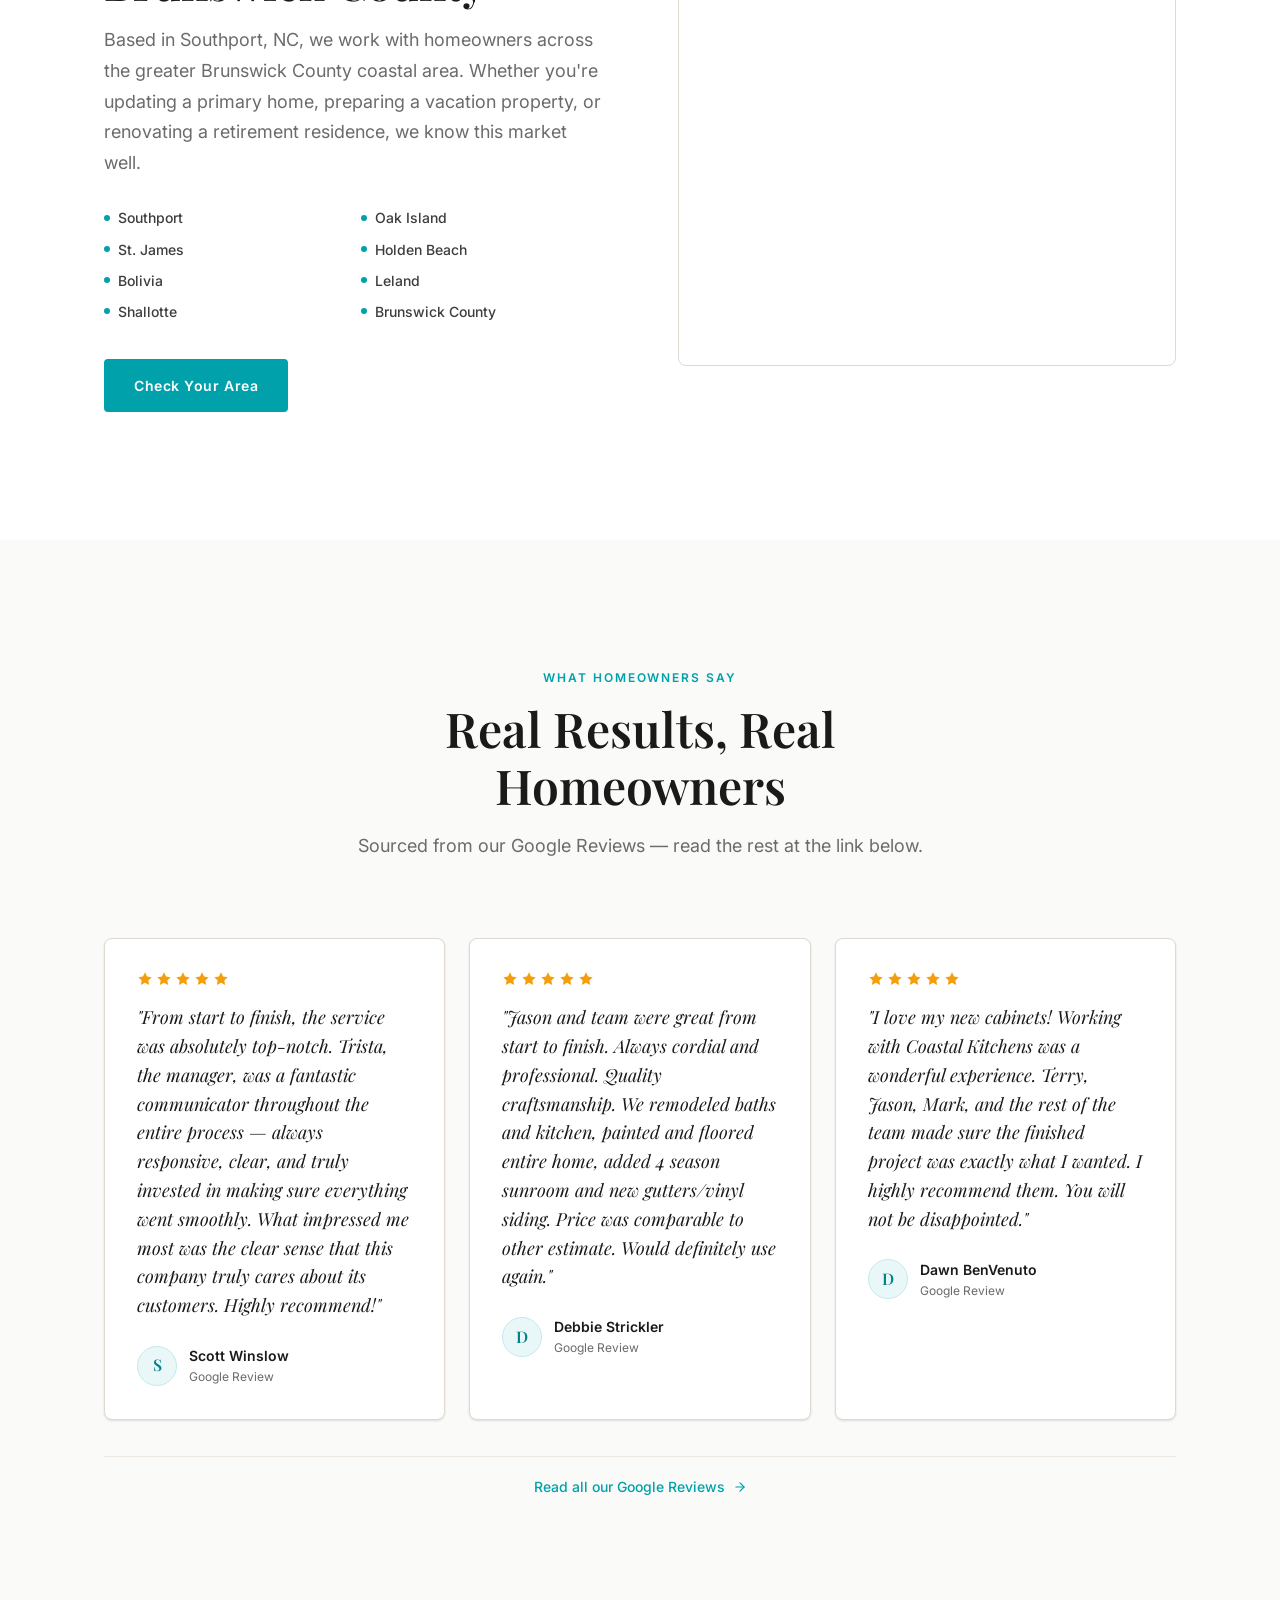
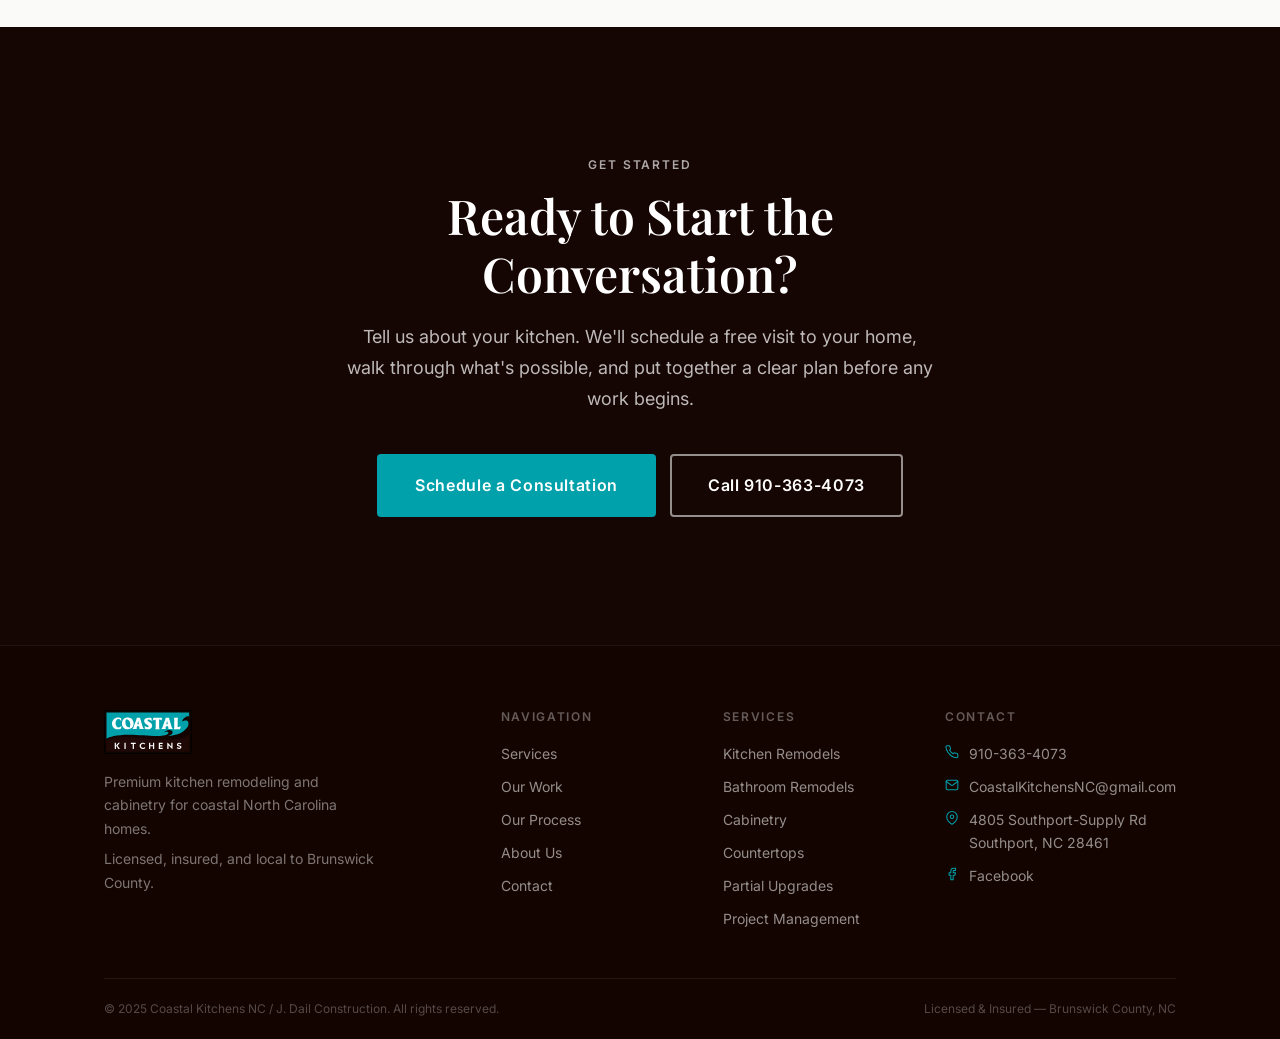
==== commit 11037415: "Fix photo placeholder height on homepage and about page; fix hero stats wrap - why-us and about-intr" ====
--- a/index.html
+++ b/index.html
@@ -89,7 +89,7 @@
         <div class="hero-stat-divider"></div>
         <div class="hero-stat">
           <span class="hero-stat-number">2–4 Wk</span>
-          <span class="hero-stat-label">Typical Project Timeline</span>
+          <span class="hero-stat-label">Project Timeline</span>
         </div>
         <div class="hero-stat-divider"></div>
         <div class="hero-stat">
--- a/css/styles.css
+++ b/css/styles.css
@@ -425,7 +425,6 @@
   margin-top: 56px;
   padding-top: 32px;
   border-top: 1px solid rgba(255,255,255,0.12);
-  flex-wrap: wrap;
 }
 .hero-stat { text-align: left; }
 .hero-stat-number {
@@ -450,6 +449,10 @@
   background: rgba(255,255,255,0.15);
   flex-shrink: 0;
 }
+@media (max-width: 1100px) {
+  .hero-stats { gap: 24px; }
+  .hero-stat-number { font-size: var(--text-3xl); }
+}
 
 /* Scroll indicator */
 .hero-scroll {
@@ -580,7 +583,7 @@
   display: grid;
   grid-template-columns: 1fr 1fr;
   gap: clamp(40px, 6vw, 80px);
-  align-items: center;
+  align-items: stretch;
 }
 .why-us-content h2 {
   font-size: clamp(var(--text-3xl), 3.5vw, var(--text-5xl));
@@ -626,7 +629,8 @@
 .why-us-image {
   border-radius: var(--radius-lg);
   overflow: hidden;
-  height: 520px;
+  height: 100%;
+  min-height: 480px;
   border: 1px solid var(--border);
 }
 
@@ -1074,9 +1078,9 @@
   display: grid;
   grid-template-columns: 1fr 1fr;
   gap: clamp(40px, 6vw, 80px);
-  align-items: center;
-}
-.about-intro-image { height: 520px; border-radius: var(--radius-lg); overflow: hidden; border: 1px solid var(--border); }
+  align-items: stretch;
+}
+.about-intro-image { height: 100%; min-height: 480px; border-radius: var(--radius-lg); overflow: hidden; border: 1px solid var(--border); }
 .about-intro-content h2 { font-size: clamp(var(--text-3xl), 3.5vw, var(--text-4xl)); margin-bottom: 20px; }
 .about-intro-content p { font-size: var(--text-lg); color: var(--text-muted); line-height: 1.75; margin-bottom: 20px; }
 .about-stat-row { display: grid; grid-template-columns: repeat(3, 1fr); gap: 16px; margin-top: 32px; }
@@ -1506,7 +1510,7 @@
 
   .why-us-image,
   .area-map,
-  .about-intro-image { height: 360px; }
+  .about-intro-image { height: 360px; min-height: 0; }
 
   .process-steps { grid-template-columns: repeat(2, 1fr); }
 
@@ -1554,7 +1558,7 @@
   .final-cta-actions { flex-direction: column; align-items: stretch; }
   .final-cta-actions .btn { text-align: center; justify-content: center; }
   .hero-stat-divider { display: none; }
-  .hero-stats { gap: 24px; }
+  .hero-stats { gap: 20px; flex-wrap: wrap; }
 
   .style-card { flex: 0 0 155px; height: 115px; }
   .cabinet-gallery-grid { grid-template-columns: 1fr; }
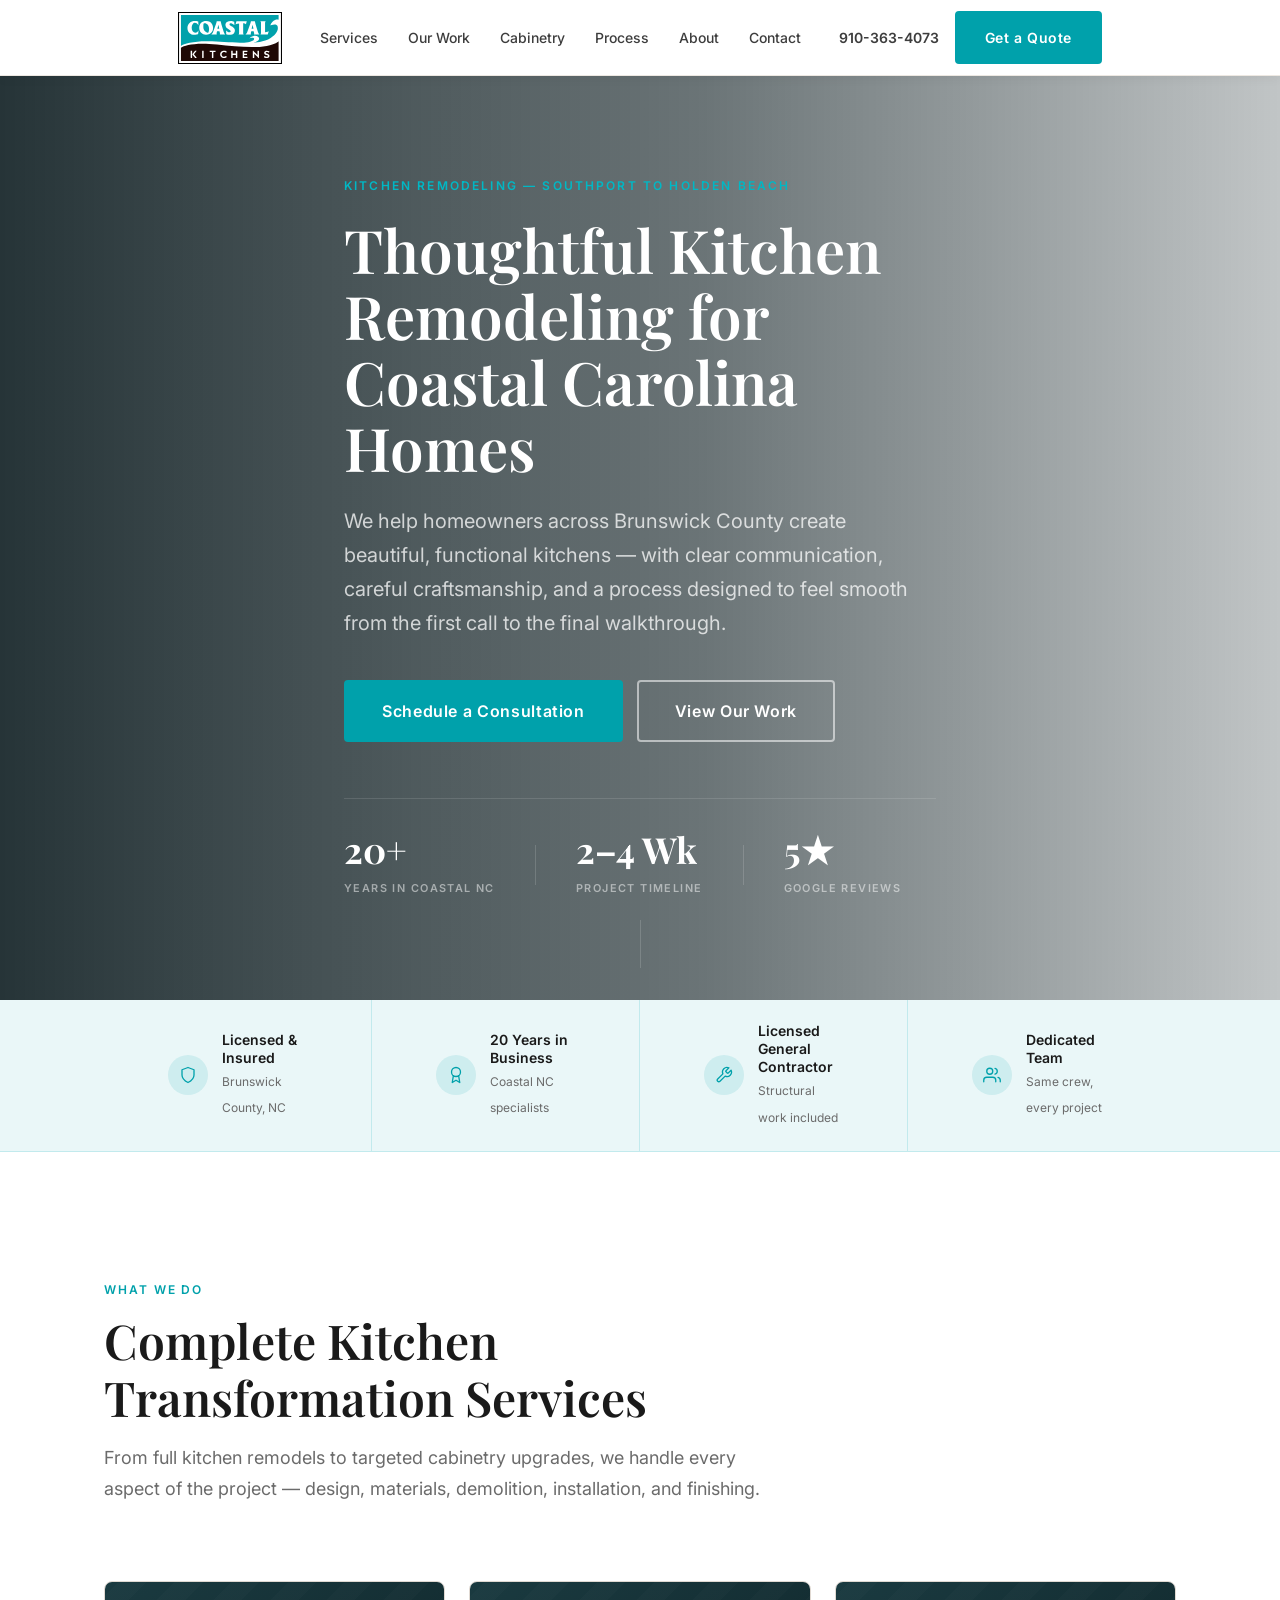
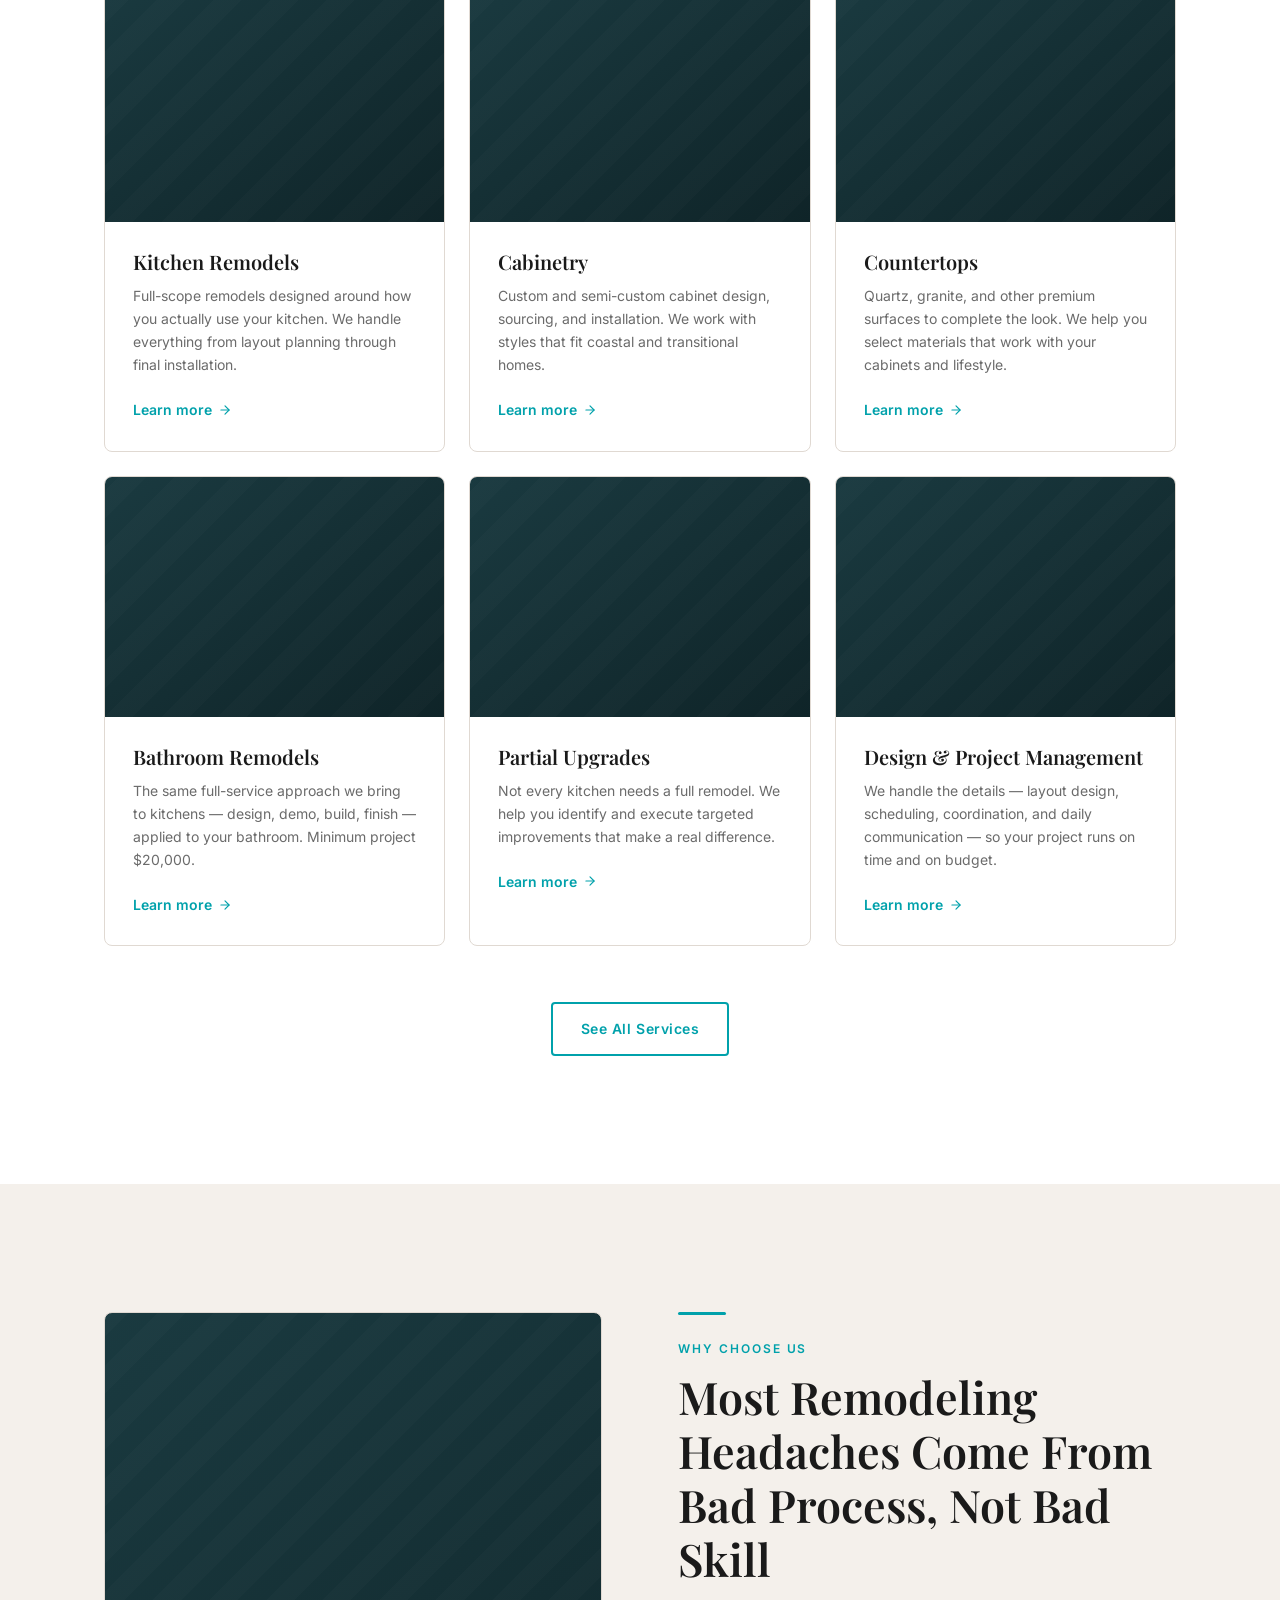
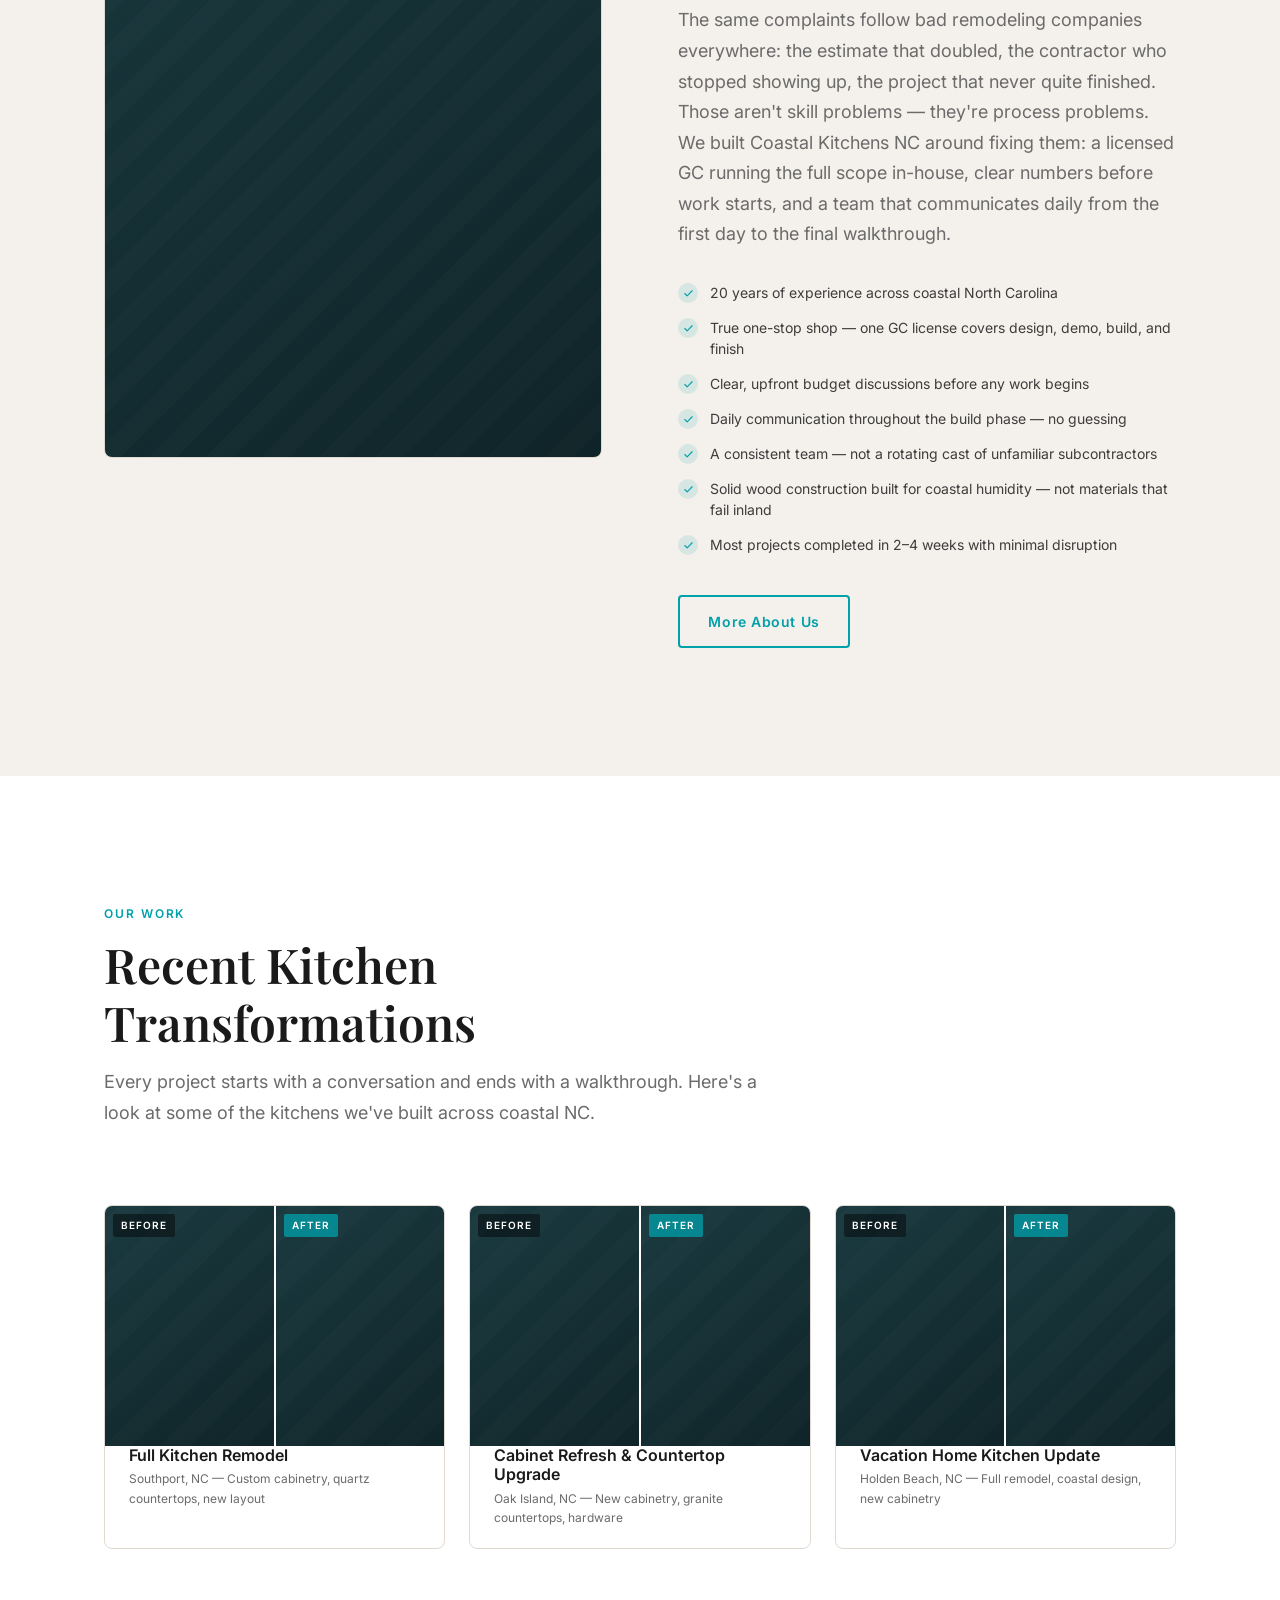
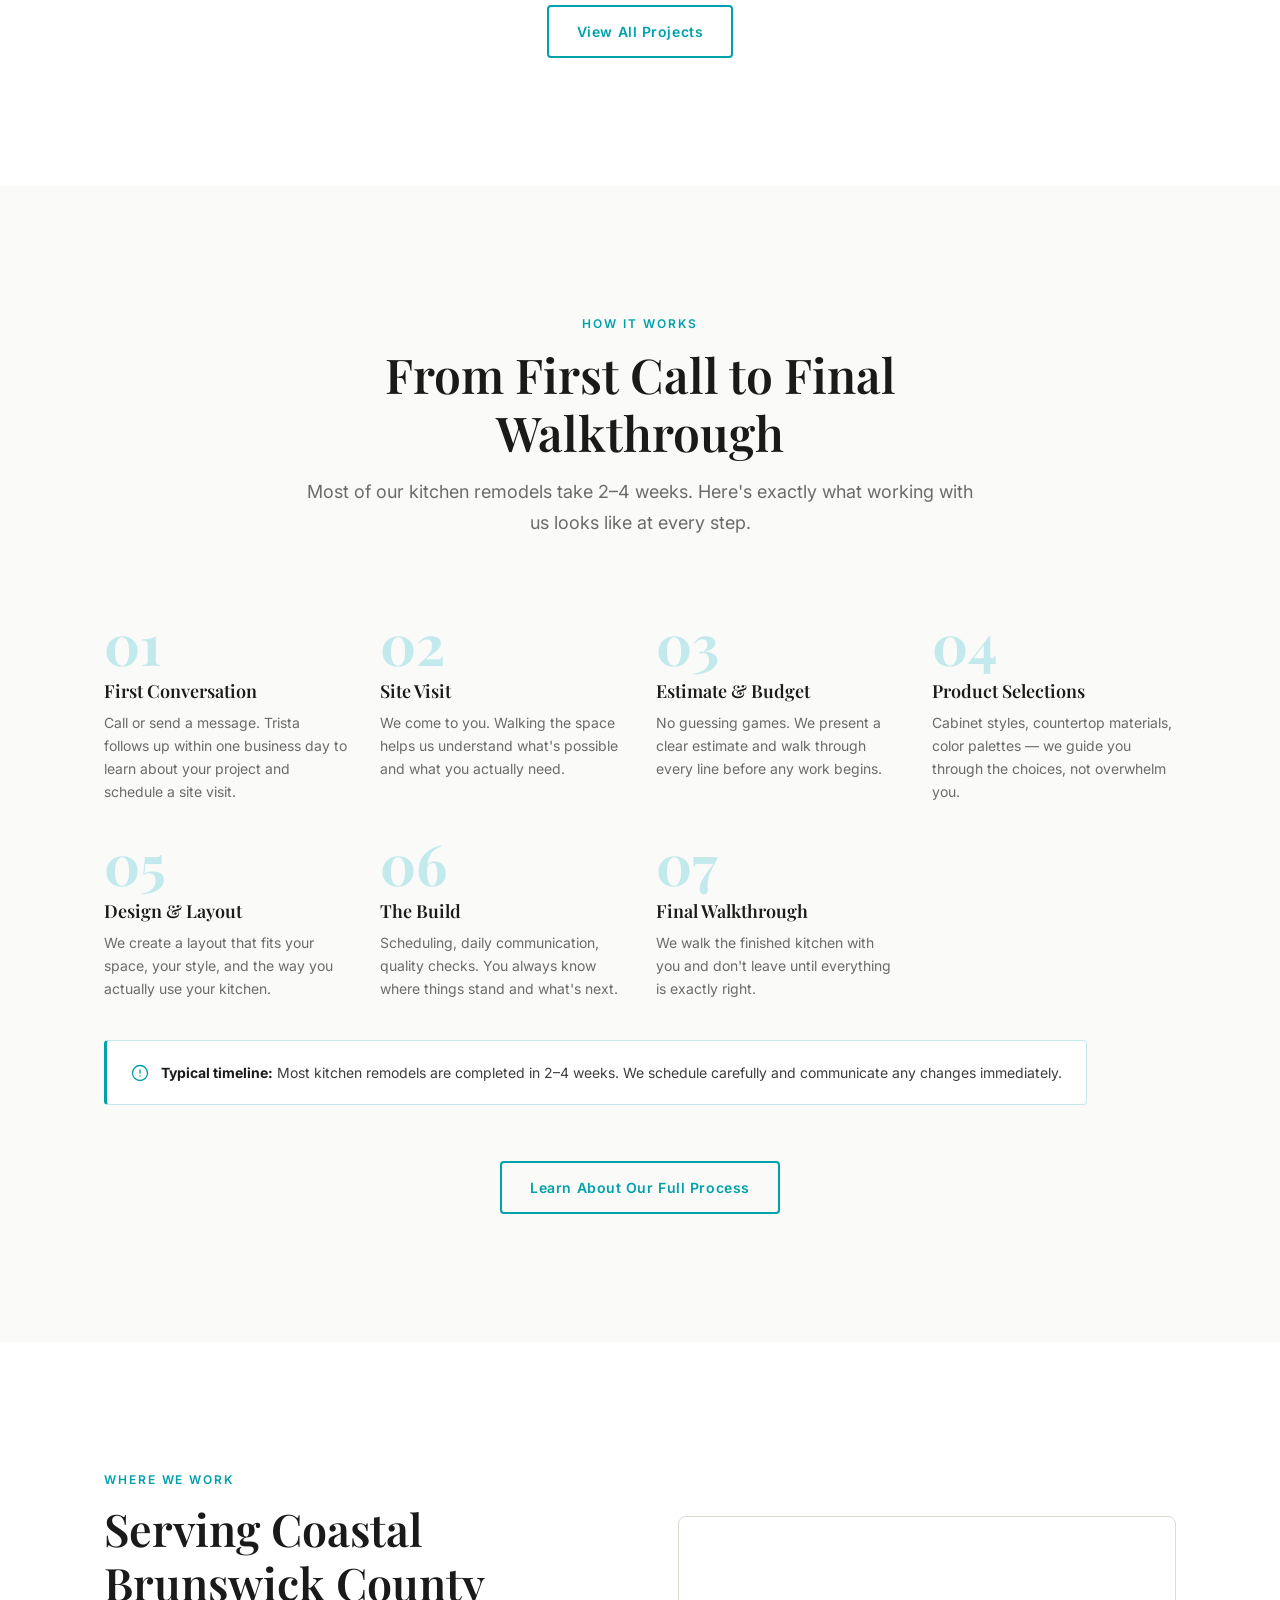
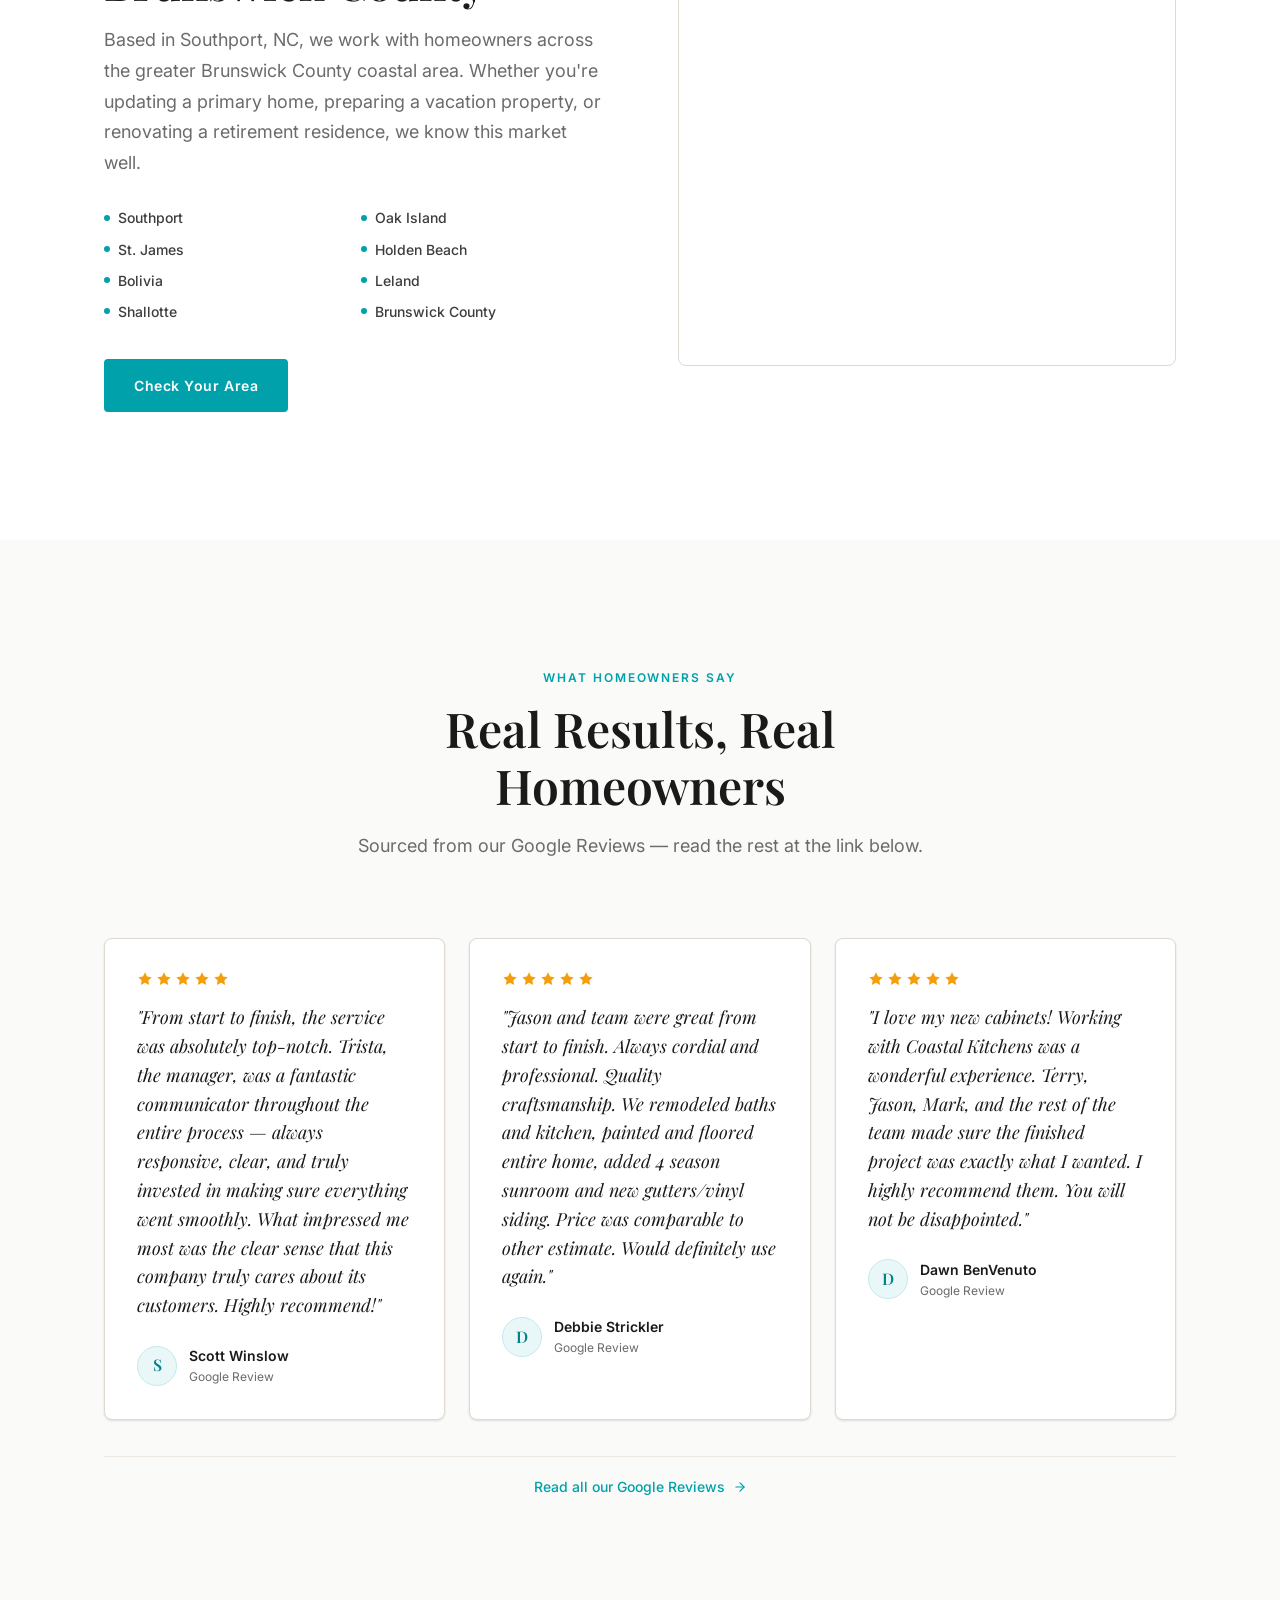
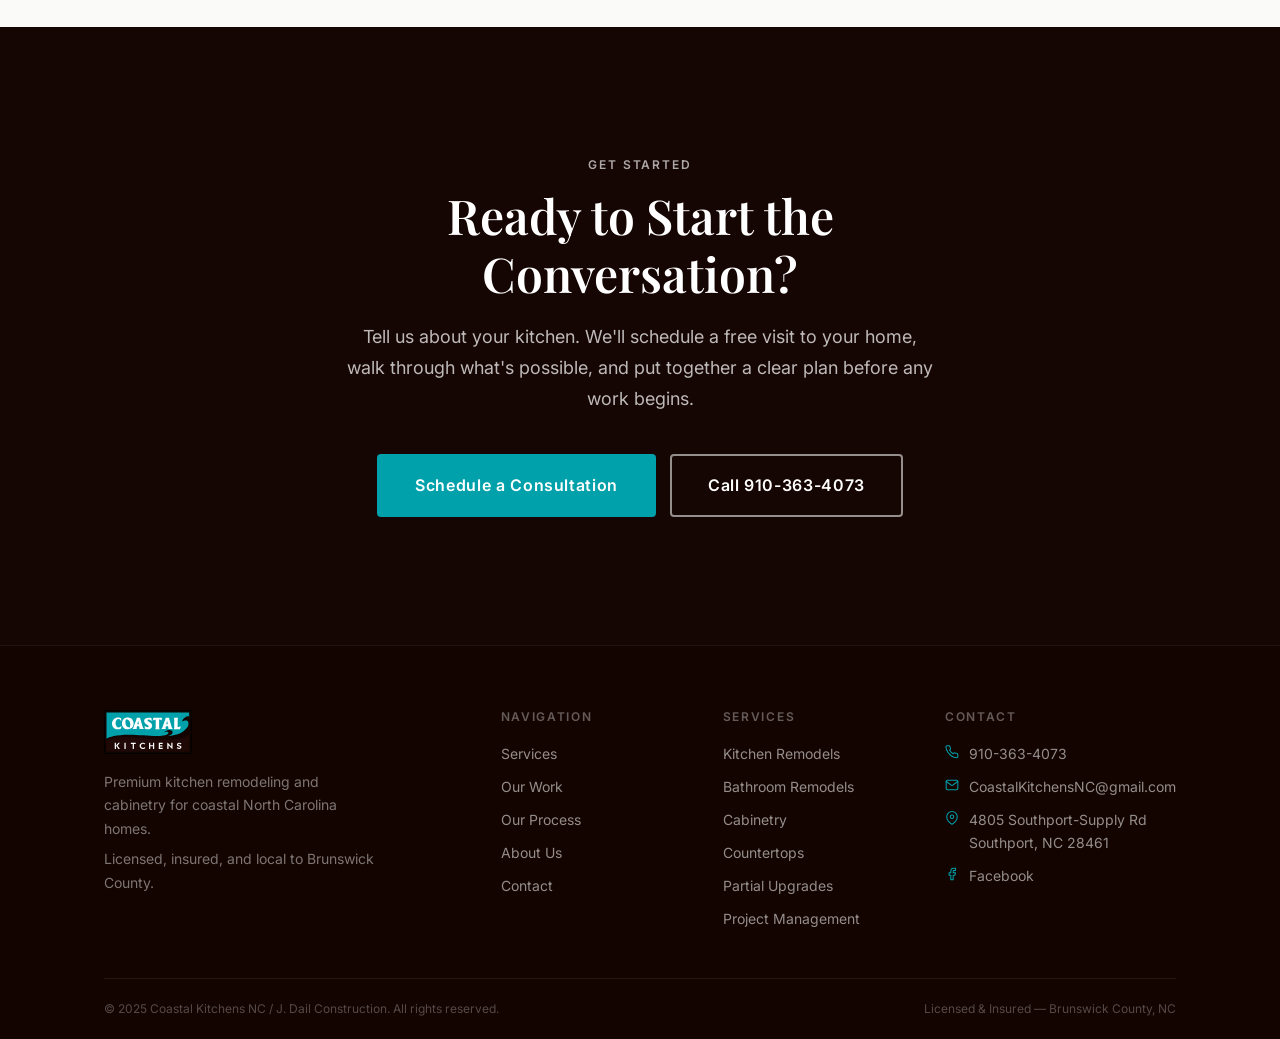
==== commit 6ebfc294: "Rename cabinets → cabinetry everywhere; fix photo layouts; remove Trista - Rename cabinets.html → ca" ====
--- a/index.html
+++ b/index.html
@@ -29,7 +29,7 @@
         <ul class="nav-links">
           <li><a href="services.html">Services</a></li>
           <li><a href="portfolio.html">Our Work</a></li>
-          <li><a href="cabinets.html">Cabinetry</a></li>
+          <li><a href="cabinetry.html">Cabinetry</a></li>
           <li><a href="process.html">Process</a></li>
           <li><a href="about.html">About</a></li>
           <li><a href="contact.html">Contact</a></li>
@@ -51,7 +51,7 @@
   <nav class="mobile-nav" aria-label="Mobile navigation">
     <a href="services.html">Services</a>
     <a href="portfolio.html">Our Work</a>
-    <a href="cabinets.html">Cabinetry</a>
+    <a href="cabinetry.html">Cabinetry</a>
     <a href="process.html">Process</a>
     <a href="about.html">About</a>
     <a href="contact.html">Contact</a>
--- a/css/styles.css
+++ b/css/styles.css
@@ -583,7 +583,7 @@
   display: grid;
   grid-template-columns: 1fr 1fr;
   gap: clamp(40px, 6vw, 80px);
-  align-items: stretch;
+  align-items: start;
 }
 .why-us-content h2 {
   font-size: clamp(var(--text-3xl), 3.5vw, var(--text-5xl));
@@ -629,8 +629,7 @@
 .why-us-image {
   border-radius: var(--radius-lg);
   overflow: hidden;
-  height: 100%;
-  min-height: 480px;
+  aspect-ratio: 2/3;
   border: 1px solid var(--border);
 }
 
@@ -1078,9 +1077,9 @@
   display: grid;
   grid-template-columns: 1fr 1fr;
   gap: clamp(40px, 6vw, 80px);
-  align-items: stretch;
-}
-.about-intro-image { height: 100%; min-height: 480px; border-radius: var(--radius-lg); overflow: hidden; border: 1px solid var(--border); }
+  align-items: start;
+}
+.about-intro-image { aspect-ratio: 2/3; border-radius: var(--radius-lg); overflow: hidden; border: 1px solid var(--border); }
 .about-intro-content h2 { font-size: clamp(var(--text-3xl), 3.5vw, var(--text-4xl)); margin-bottom: 20px; }
 .about-intro-content p { font-size: var(--text-lg); color: var(--text-muted); line-height: 1.75; margin-bottom: 20px; }
 .about-stat-row { display: grid; grid-template-columns: repeat(3, 1fr); gap: 16px; margin-top: 32px; }
@@ -1134,7 +1133,7 @@
   width: 6px; height: 6px;
   border-radius: 50%; background: var(--teal); flex-shrink: 0;
 }
-.service-row-image { height: 280px; }
+.service-row-image { min-height: 240px; margin: clamp(14px, 2vw, 24px); border-radius: var(--radius-lg); overflow: hidden; }
 
 /* ============================================================
    PORTFOLIO PAGE
@@ -1510,7 +1509,7 @@
 
   .why-us-image,
   .area-map,
-  .about-intro-image { height: 360px; min-height: 0; }
+  .about-intro-image { height: 280px; aspect-ratio: unset; }
 
   .process-steps { grid-template-columns: repeat(2, 1fr); }
 
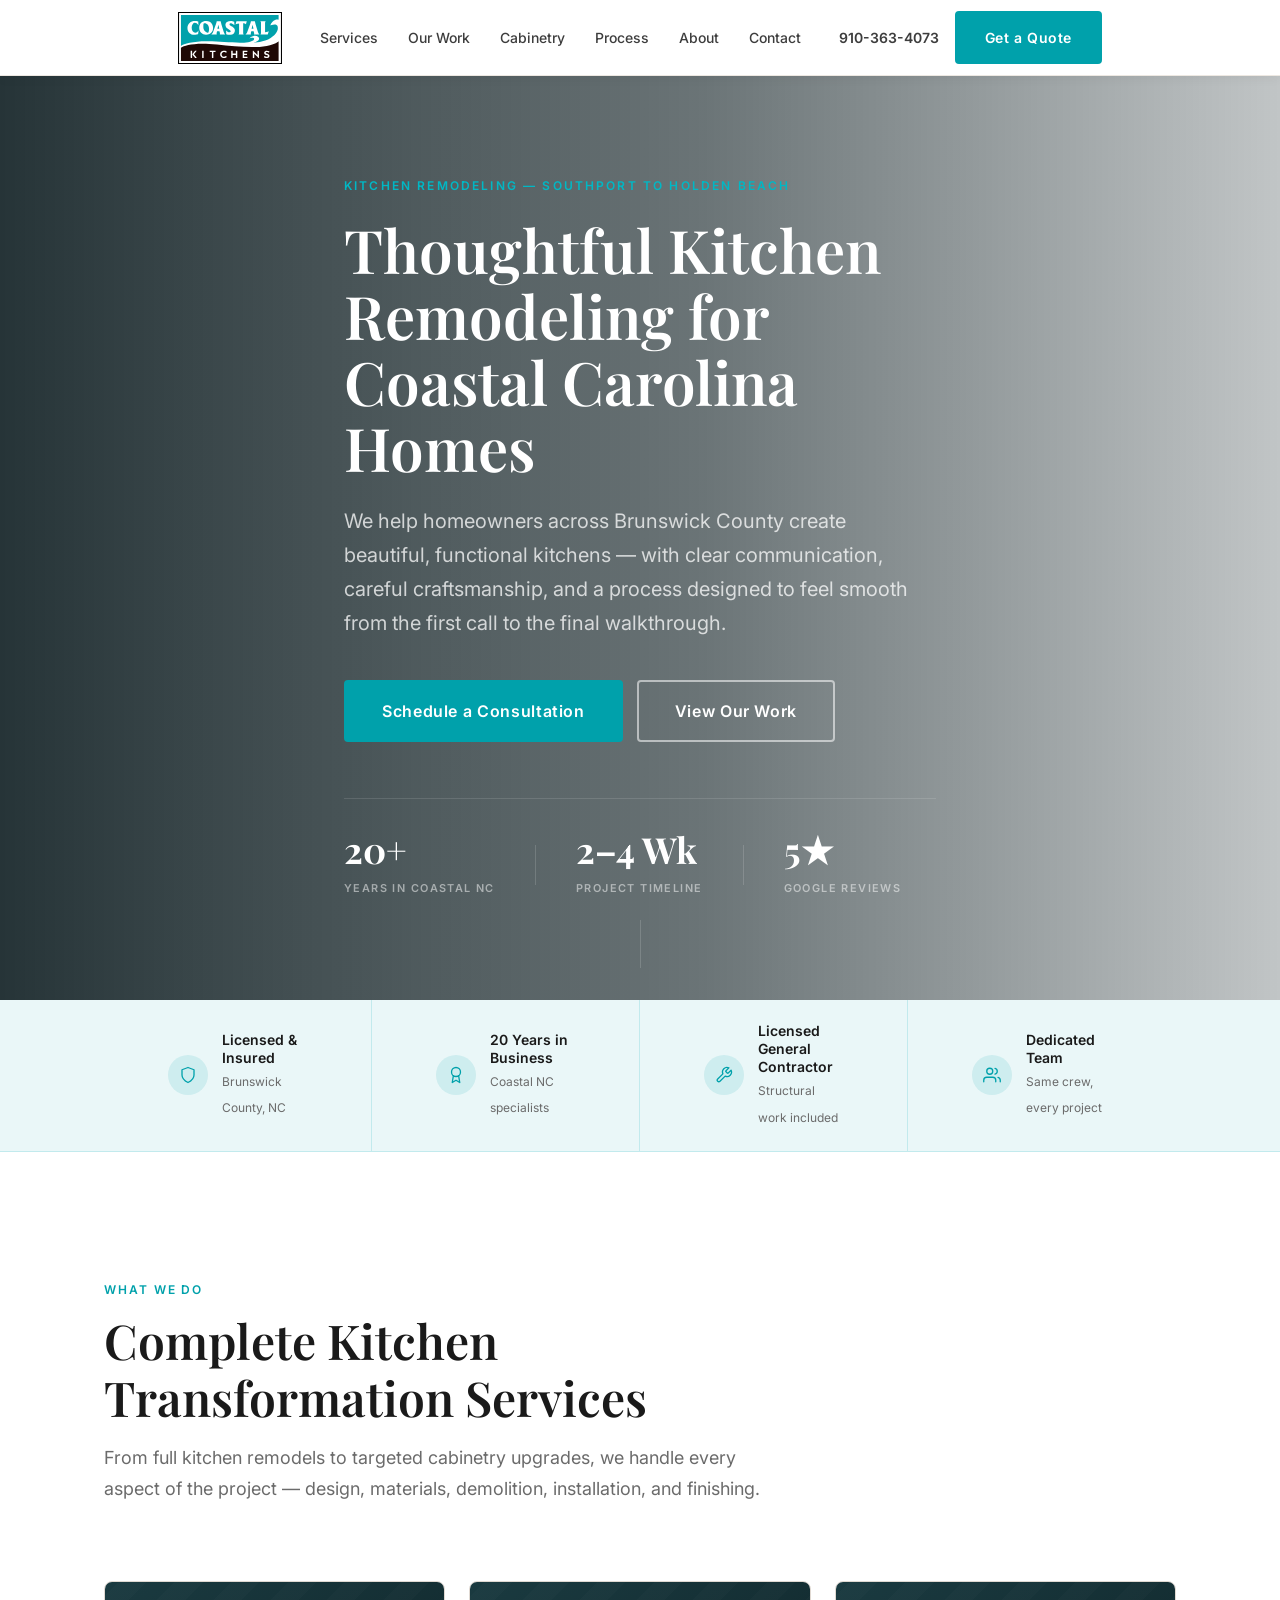
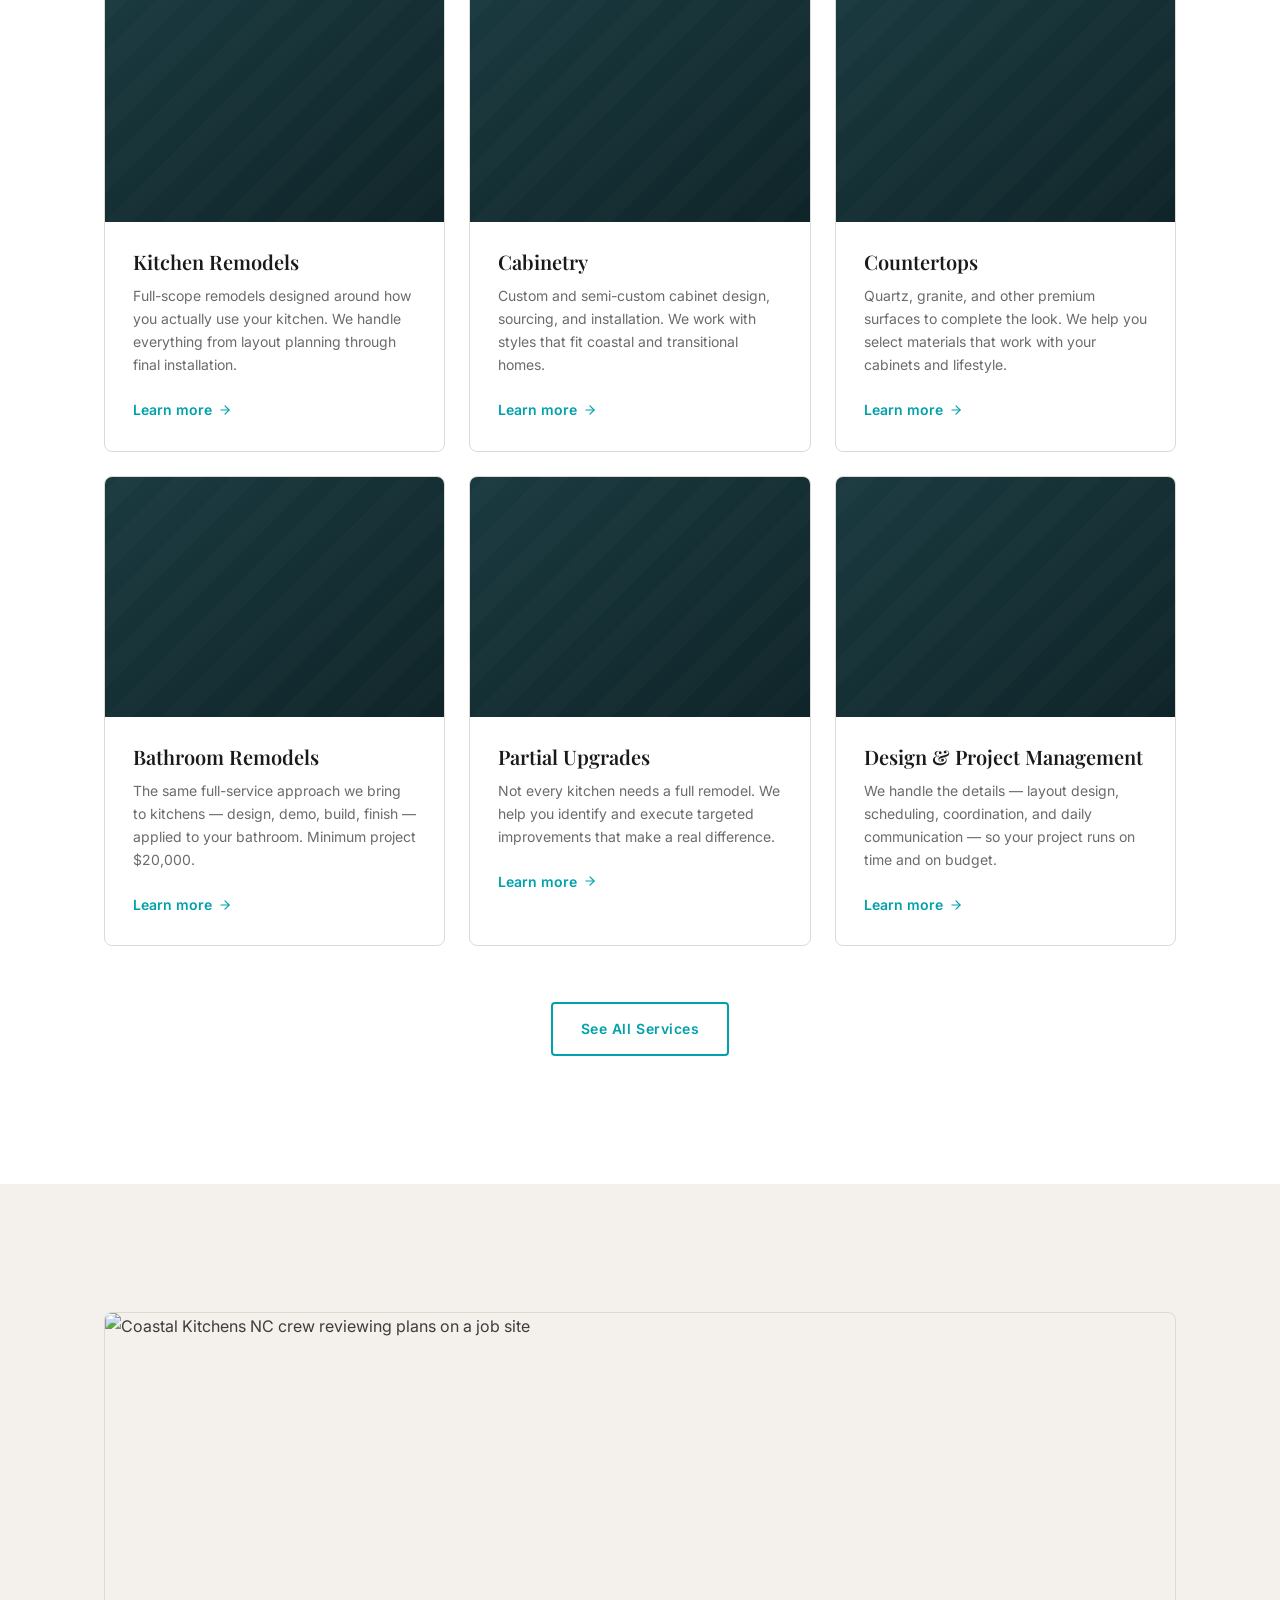
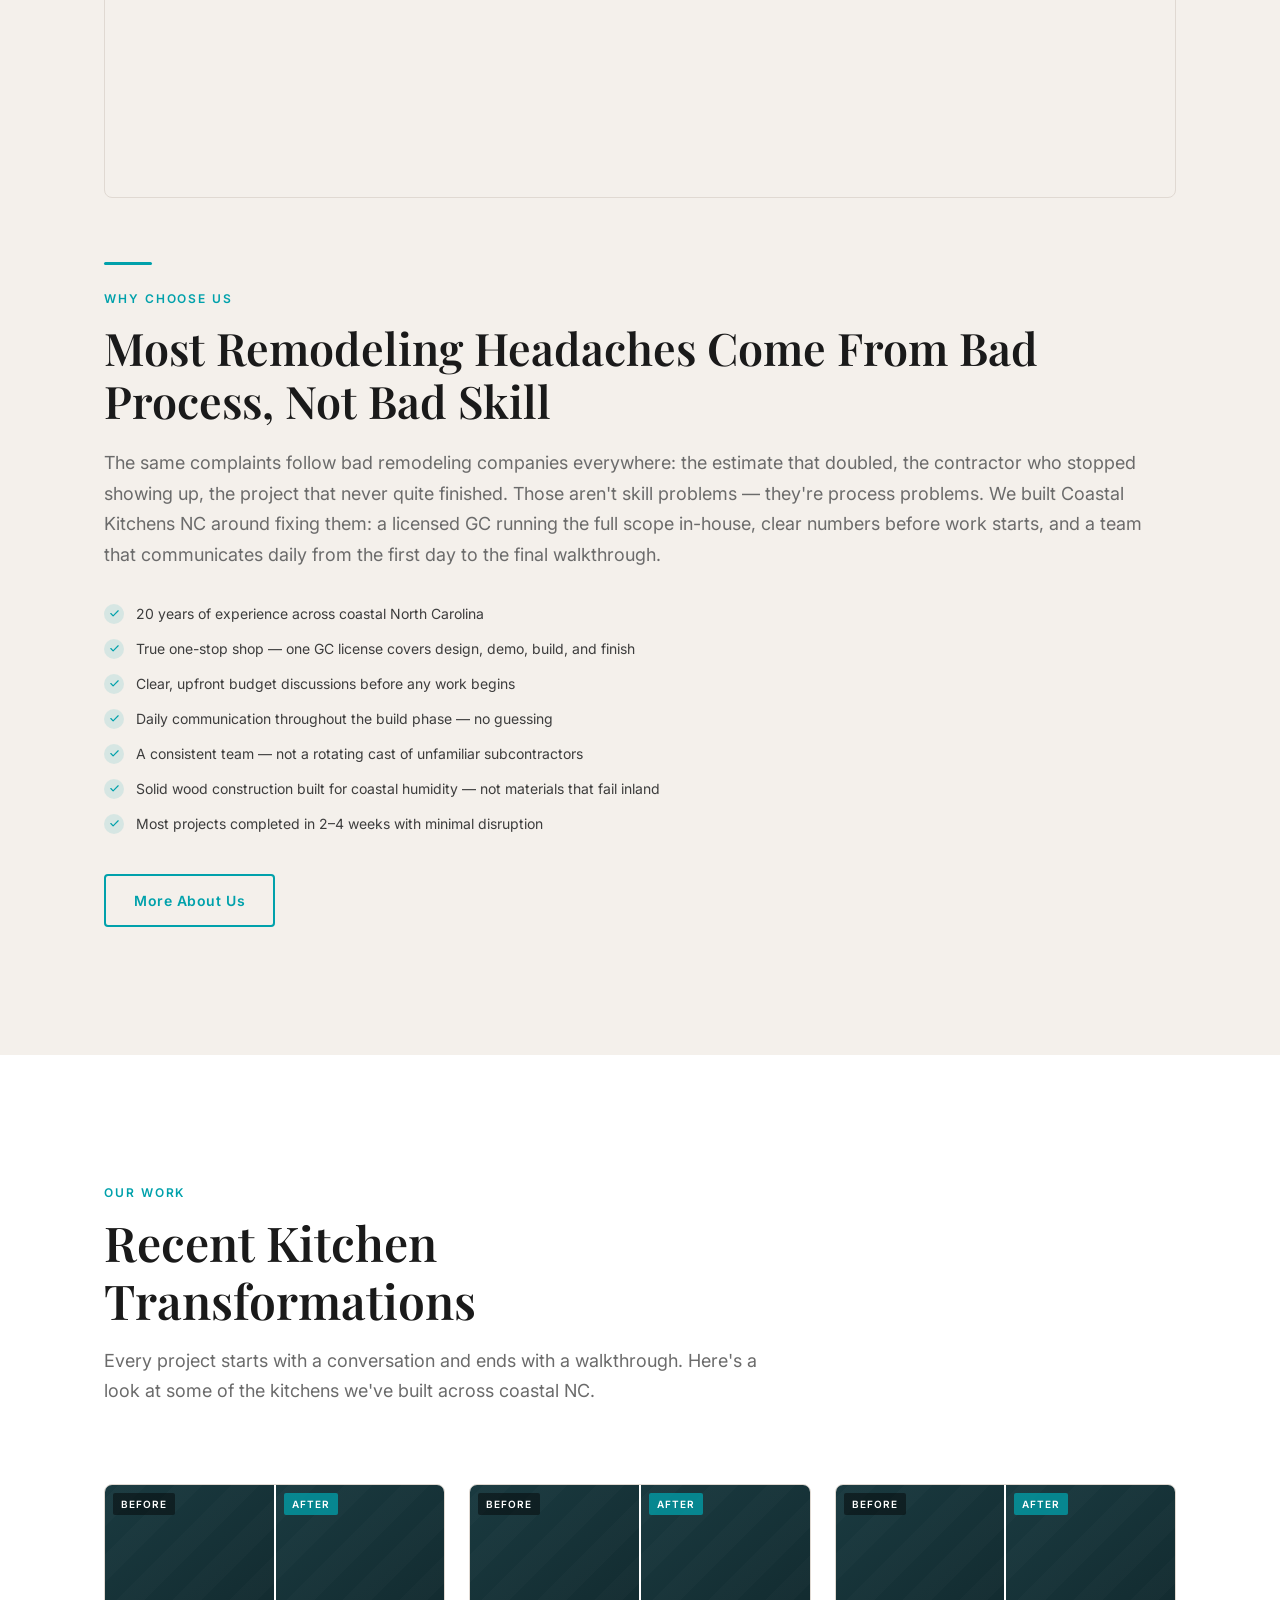
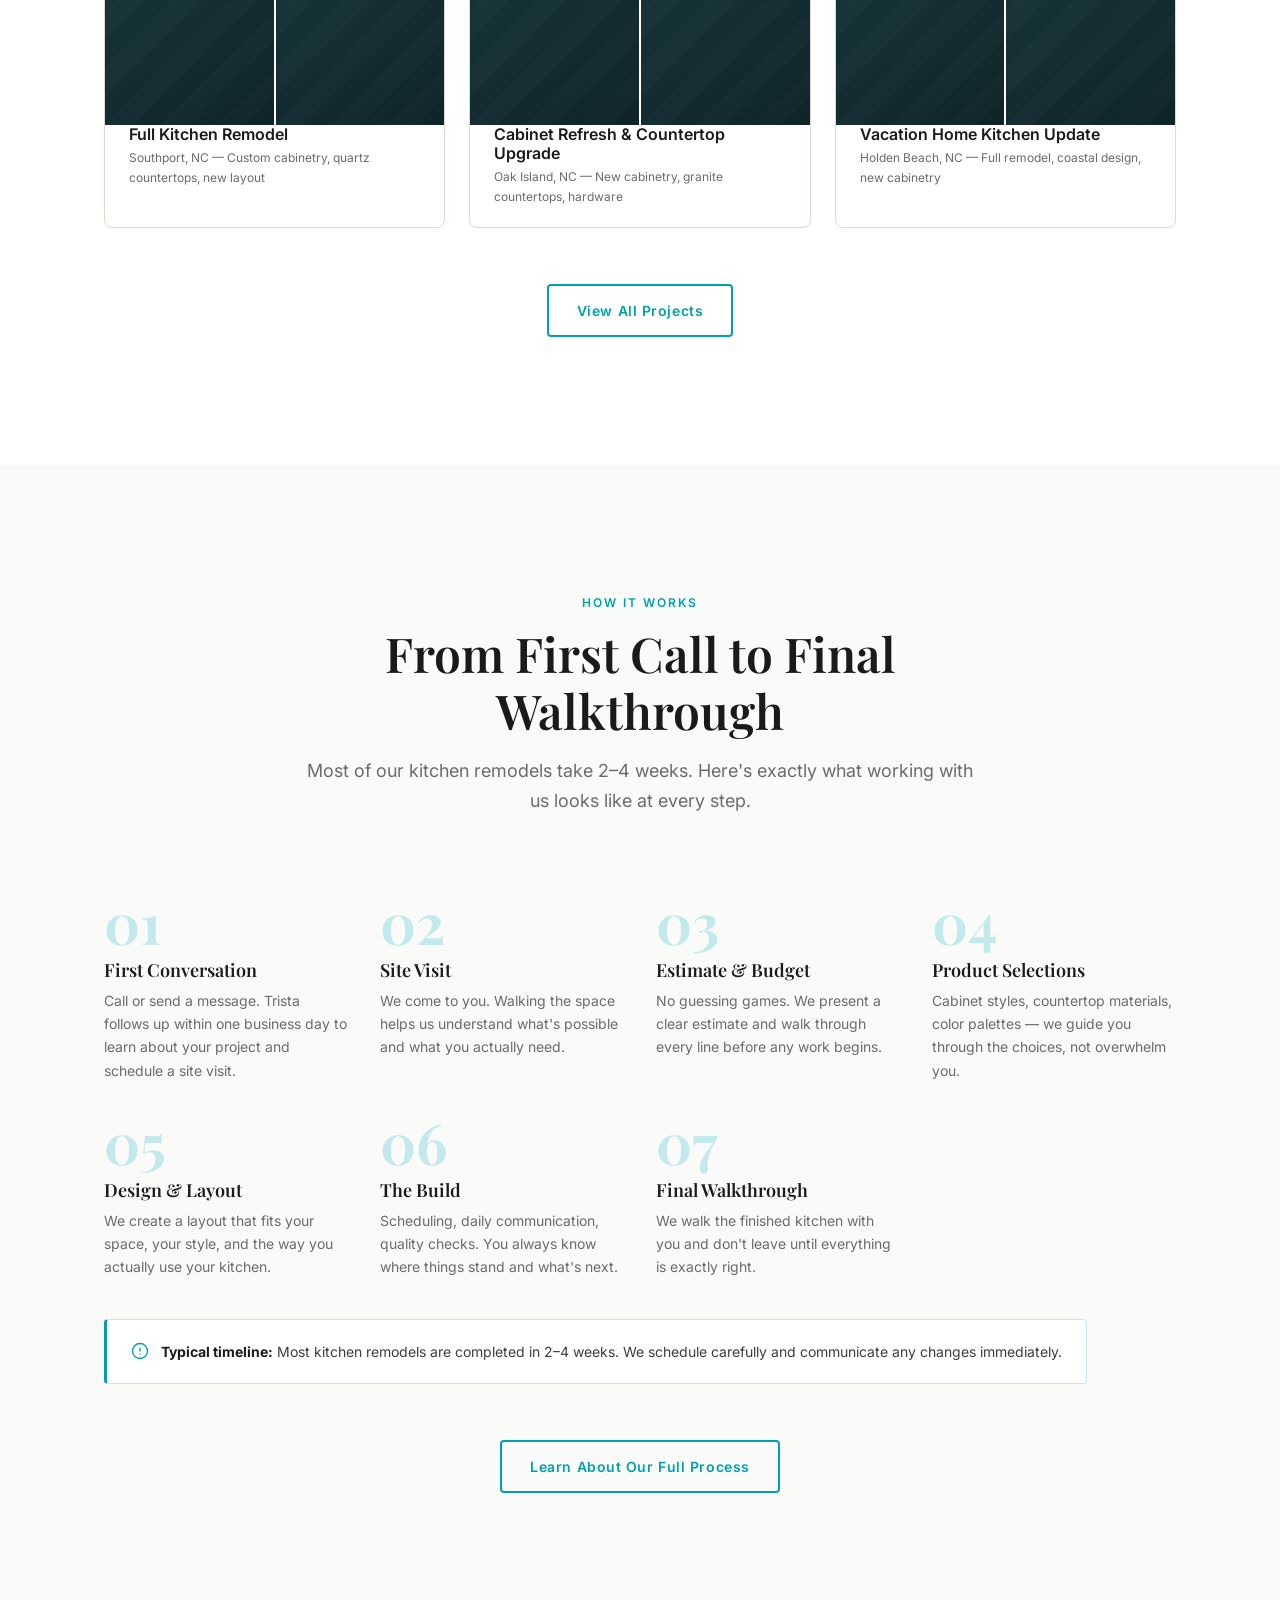
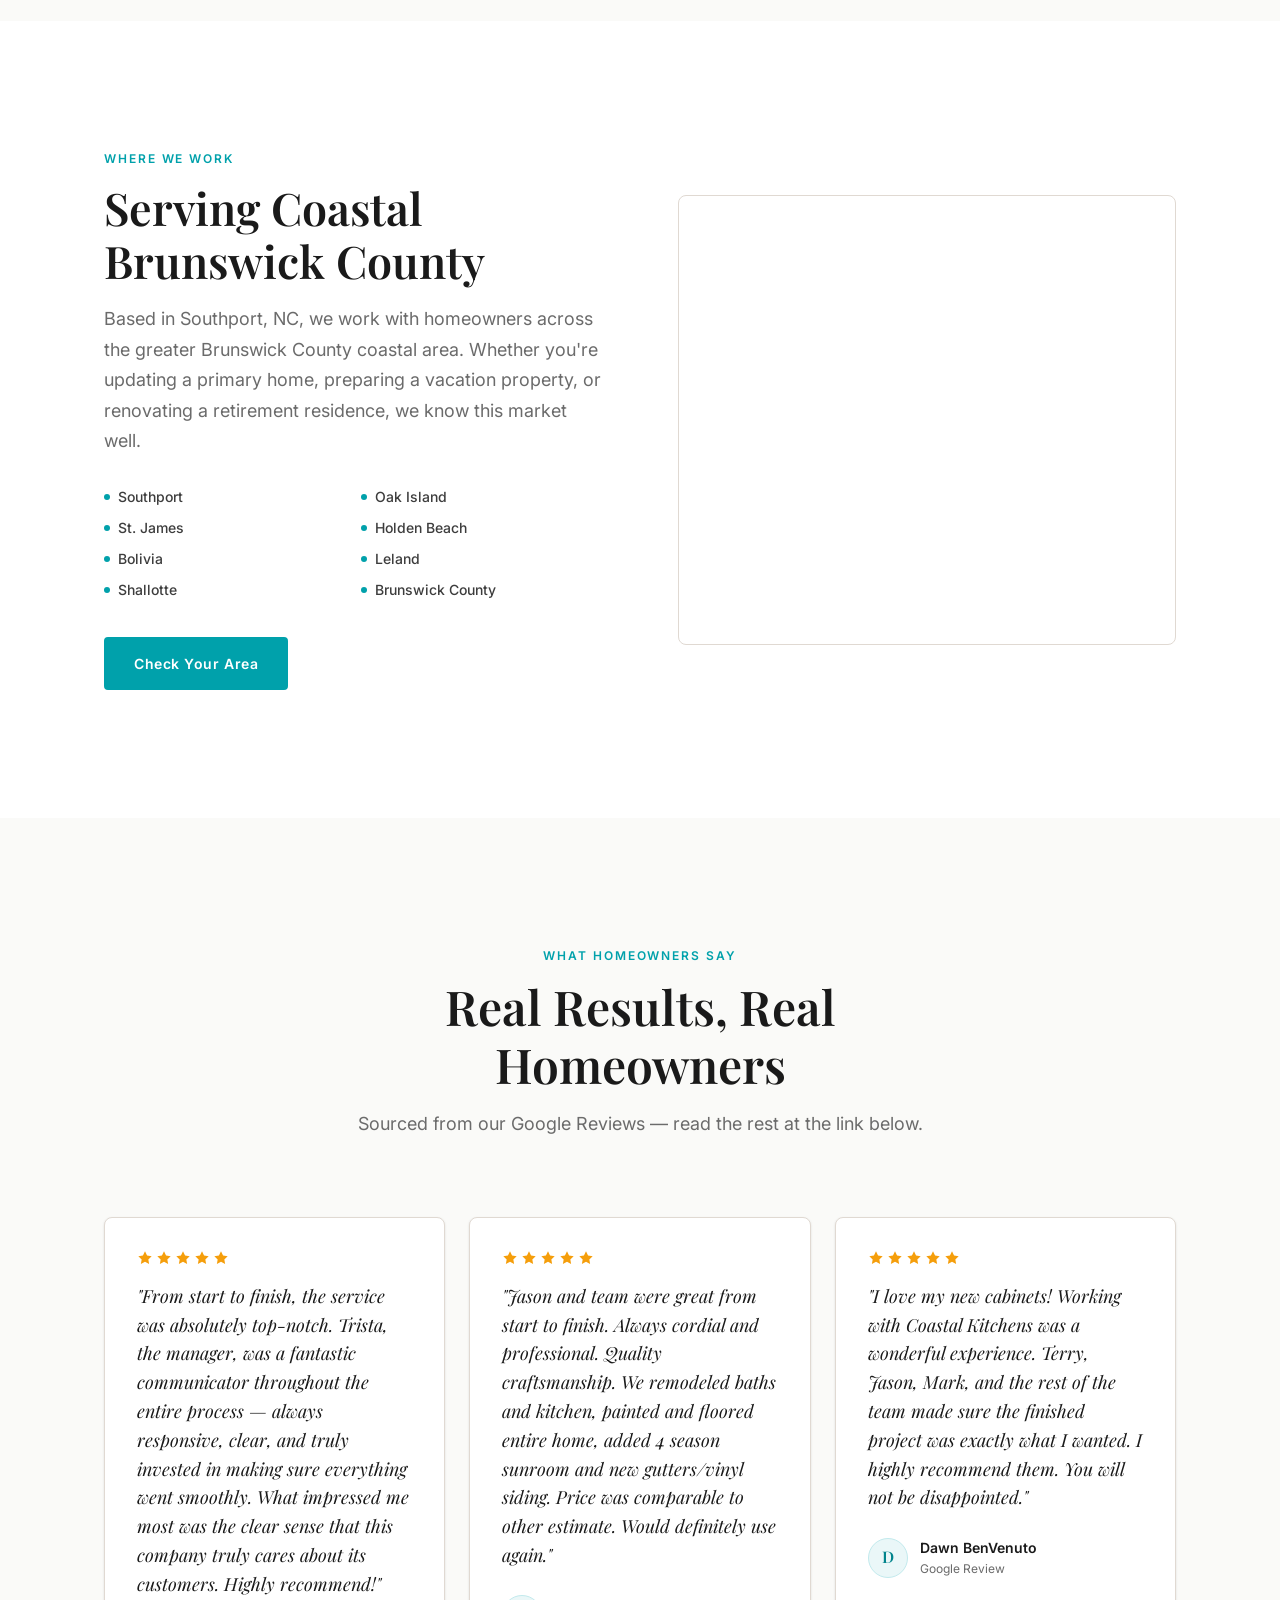
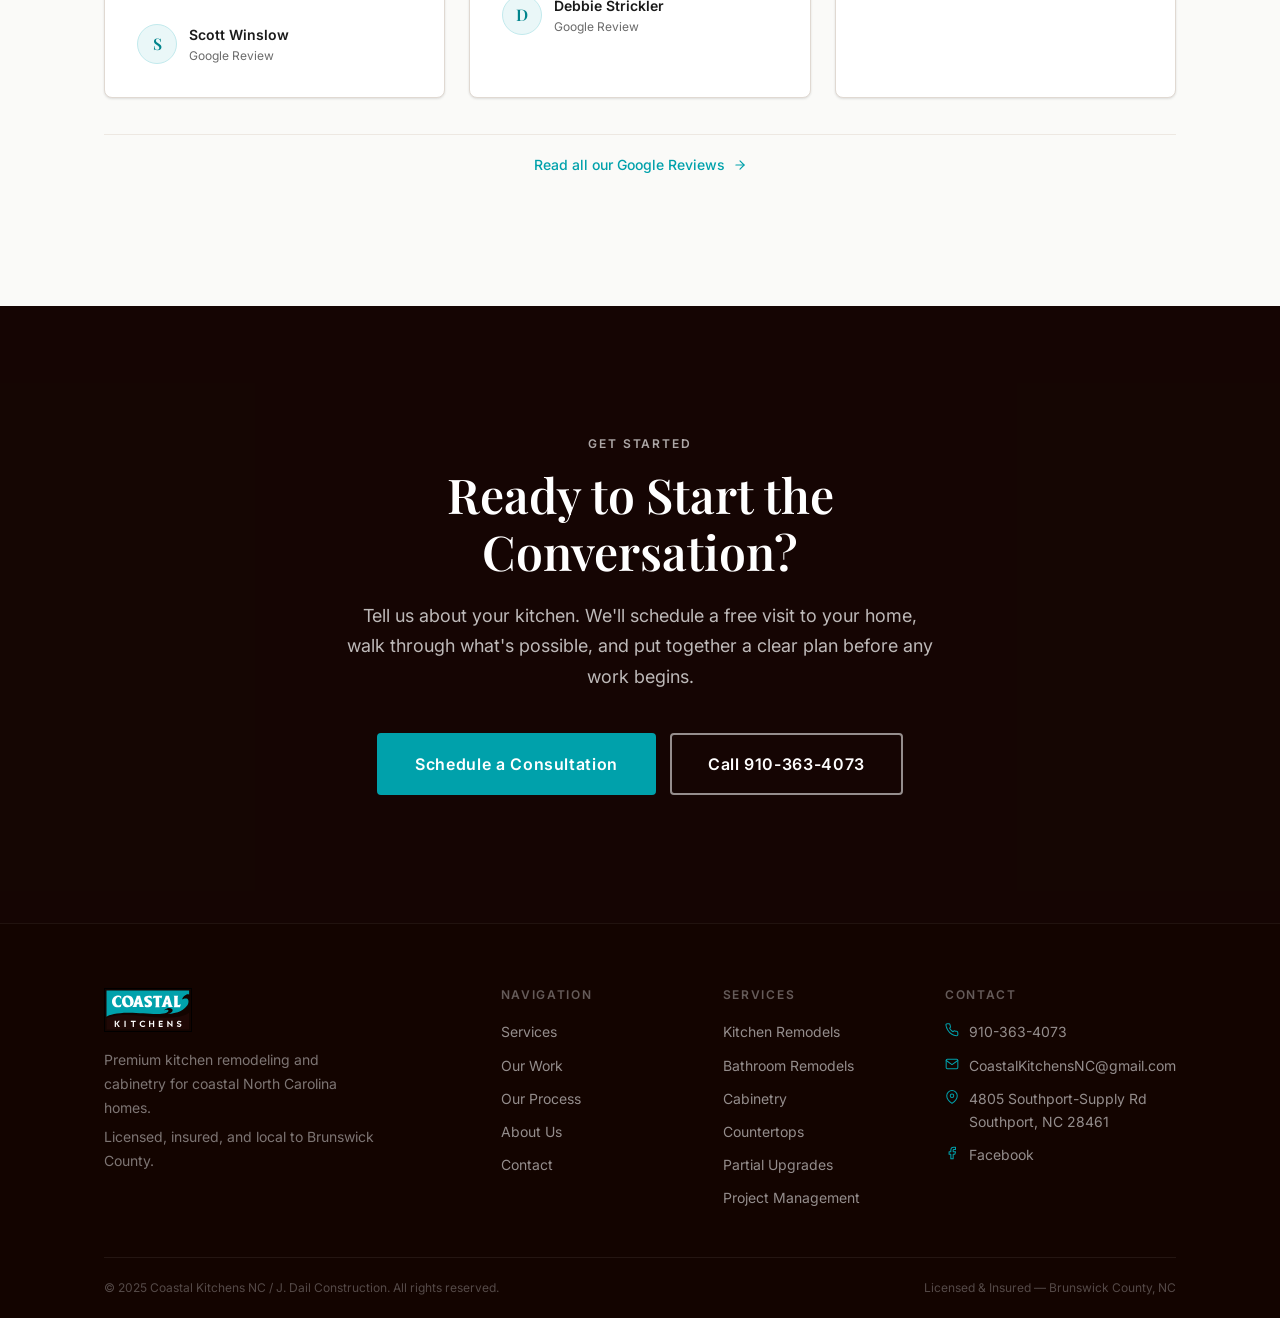
==== commit 20f14535: "Rework why-us section to landscape layout with crew stock photo Switch from 2-col portrait grid to s" ====
--- a/index.html
+++ b/index.html
@@ -285,13 +285,11 @@
     <div class="container">
       <div class="why-us-grid">
 
-        <!-- TODO: Photo — Jason or the team on a job site, or a mid-project action shot -->
-        <div class="why-us-image photo-placeholder">
-          <div class="placeholder-inner">
-            <svg viewBox="0 0 24 24" stroke="currentColor" fill="none" stroke-width="1.5" stroke-linecap="round" stroke-linejoin="round"><rect x="3" y="3" width="18" height="18" rx="2"/><circle cx="8.5" cy="8.5" r="1.5"/><polyline points="21 15 16 10 5 21"/></svg>
-            <p>Team or Job Site Photo</p>
-            <small>Jason Dail / crew at work</small>
-          </div>
+        <!-- TODO: Replace with a real photo of Jason/crew at work on a job site -->
+        <div class="why-us-image">
+          <img src="https://images.unsplash.com/photo-1504307651254-35680f356dfd?w=1920&auto=format&fit=crop&q=80"
+               alt="Coastal Kitchens NC crew reviewing plans on a job site"
+               style="width:100%;height:100%;object-fit:cover;object-position:center;display:block;" />
         </div>
 
         <div class="why-us-content">
--- a/css/styles.css
+++ b/css/styles.css
@@ -580,10 +580,9 @@
    WHY US SECTION — Light version with teal accents
    ============================================================ */
 .why-us-grid {
-  display: grid;
-  grid-template-columns: 1fr 1fr;
-  gap: clamp(40px, 6vw, 80px);
-  align-items: start;
+  display: flex;
+  flex-direction: column;
+  gap: clamp(40px, 5vw, 64px);
 }
 .why-us-content h2 {
   font-size: clamp(var(--text-3xl), 3.5vw, var(--text-5xl));
@@ -627,9 +626,10 @@
   stroke-width: 2.5; stroke-linecap: round; stroke-linejoin: round;
 }
 .why-us-image {
+  width: 100%;
+  height: clamp(300px, 38vw, 560px);
   border-radius: var(--radius-lg);
   overflow: hidden;
-  aspect-ratio: 2/3;
   border: 1px solid var(--border);
 }
 
@@ -1134,6 +1134,7 @@
   border-radius: 50%; background: var(--teal); flex-shrink: 0;
 }
 .service-row-image { min-height: 240px; margin: clamp(14px, 2vw, 24px); border-radius: var(--radius-lg); overflow: hidden; }
+.service-row[id] { scroll-margin-top: calc(var(--nav-height) + 24px); }
 
 /* ============================================================
    PORTFOLIO PAGE
@@ -1507,9 +1508,9 @@
   .about-intro-grid,
   .contact-grid { grid-template-columns: 1fr; }
 
-  .why-us-image,
   .area-map,
   .about-intro-image { height: 280px; aspect-ratio: unset; }
+  .why-us-image { height: 240px; }
 
   .process-steps { grid-template-columns: repeat(2, 1fr); }
 
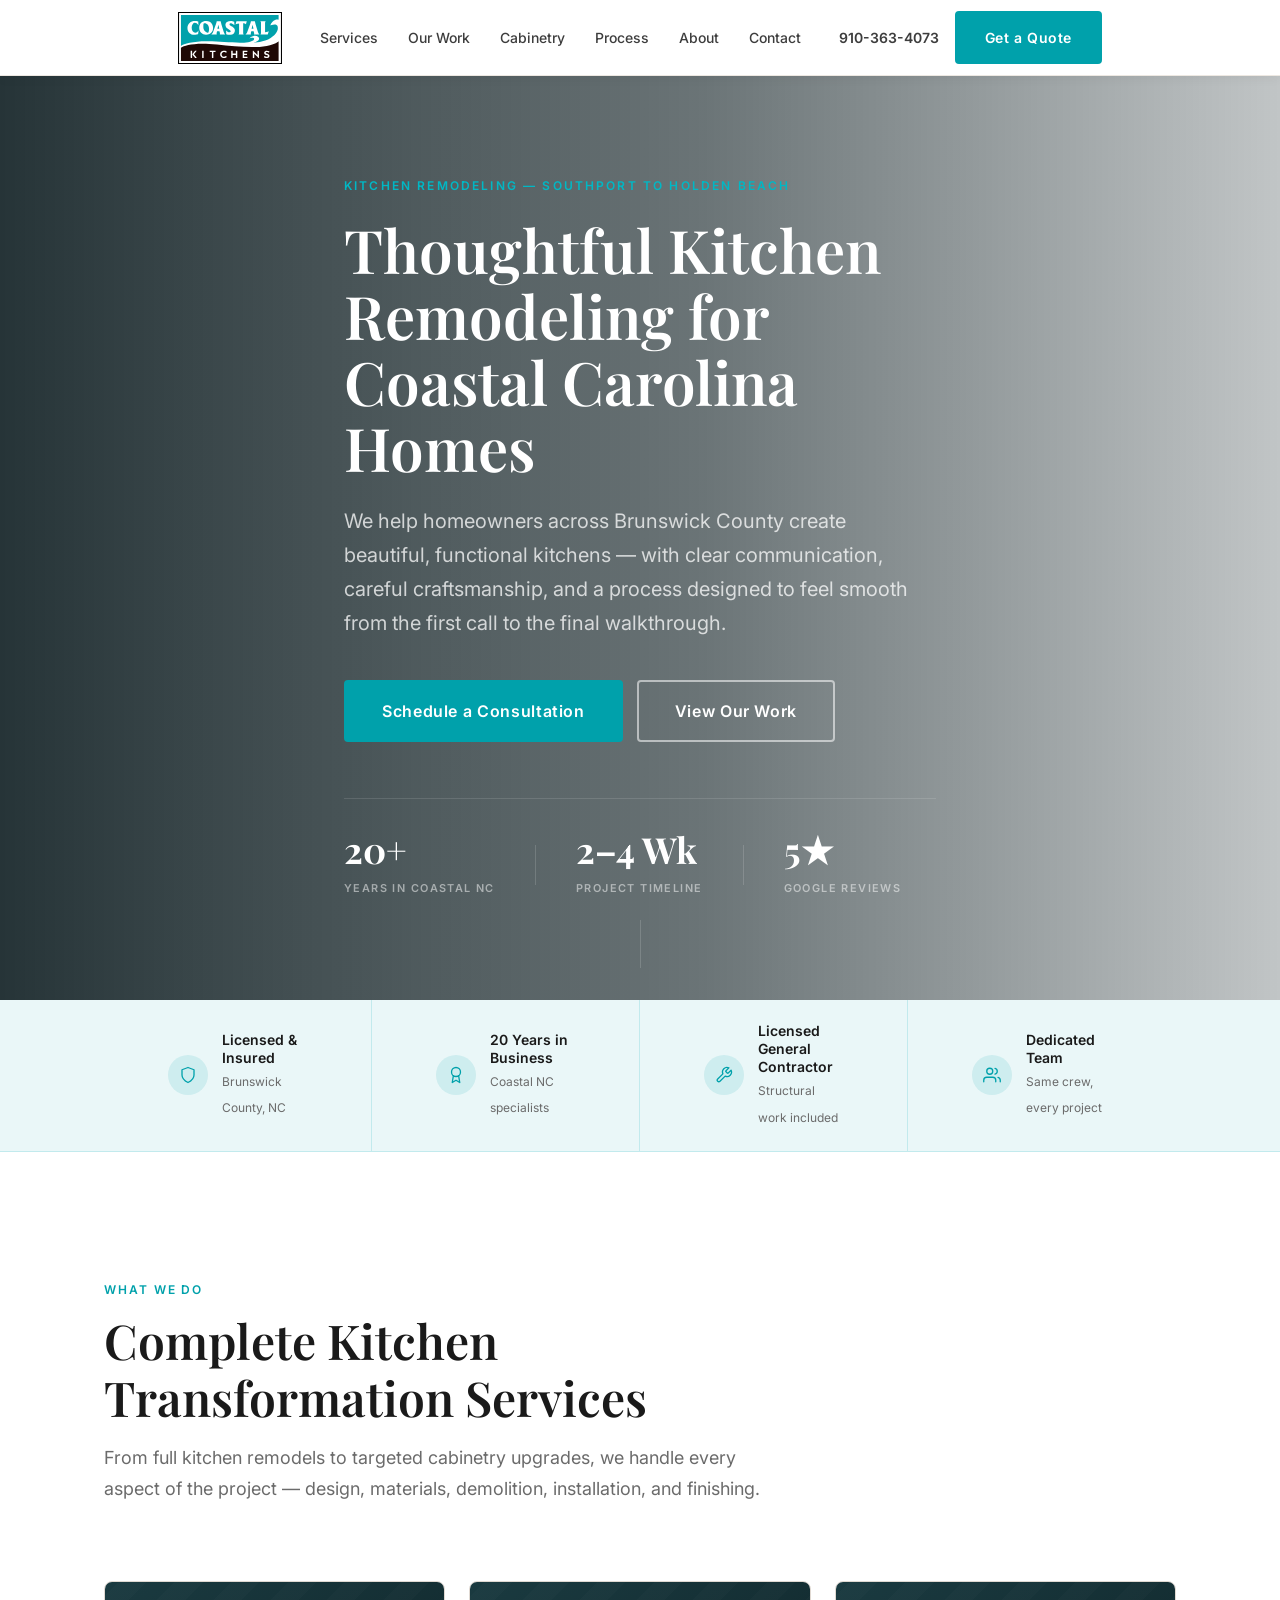
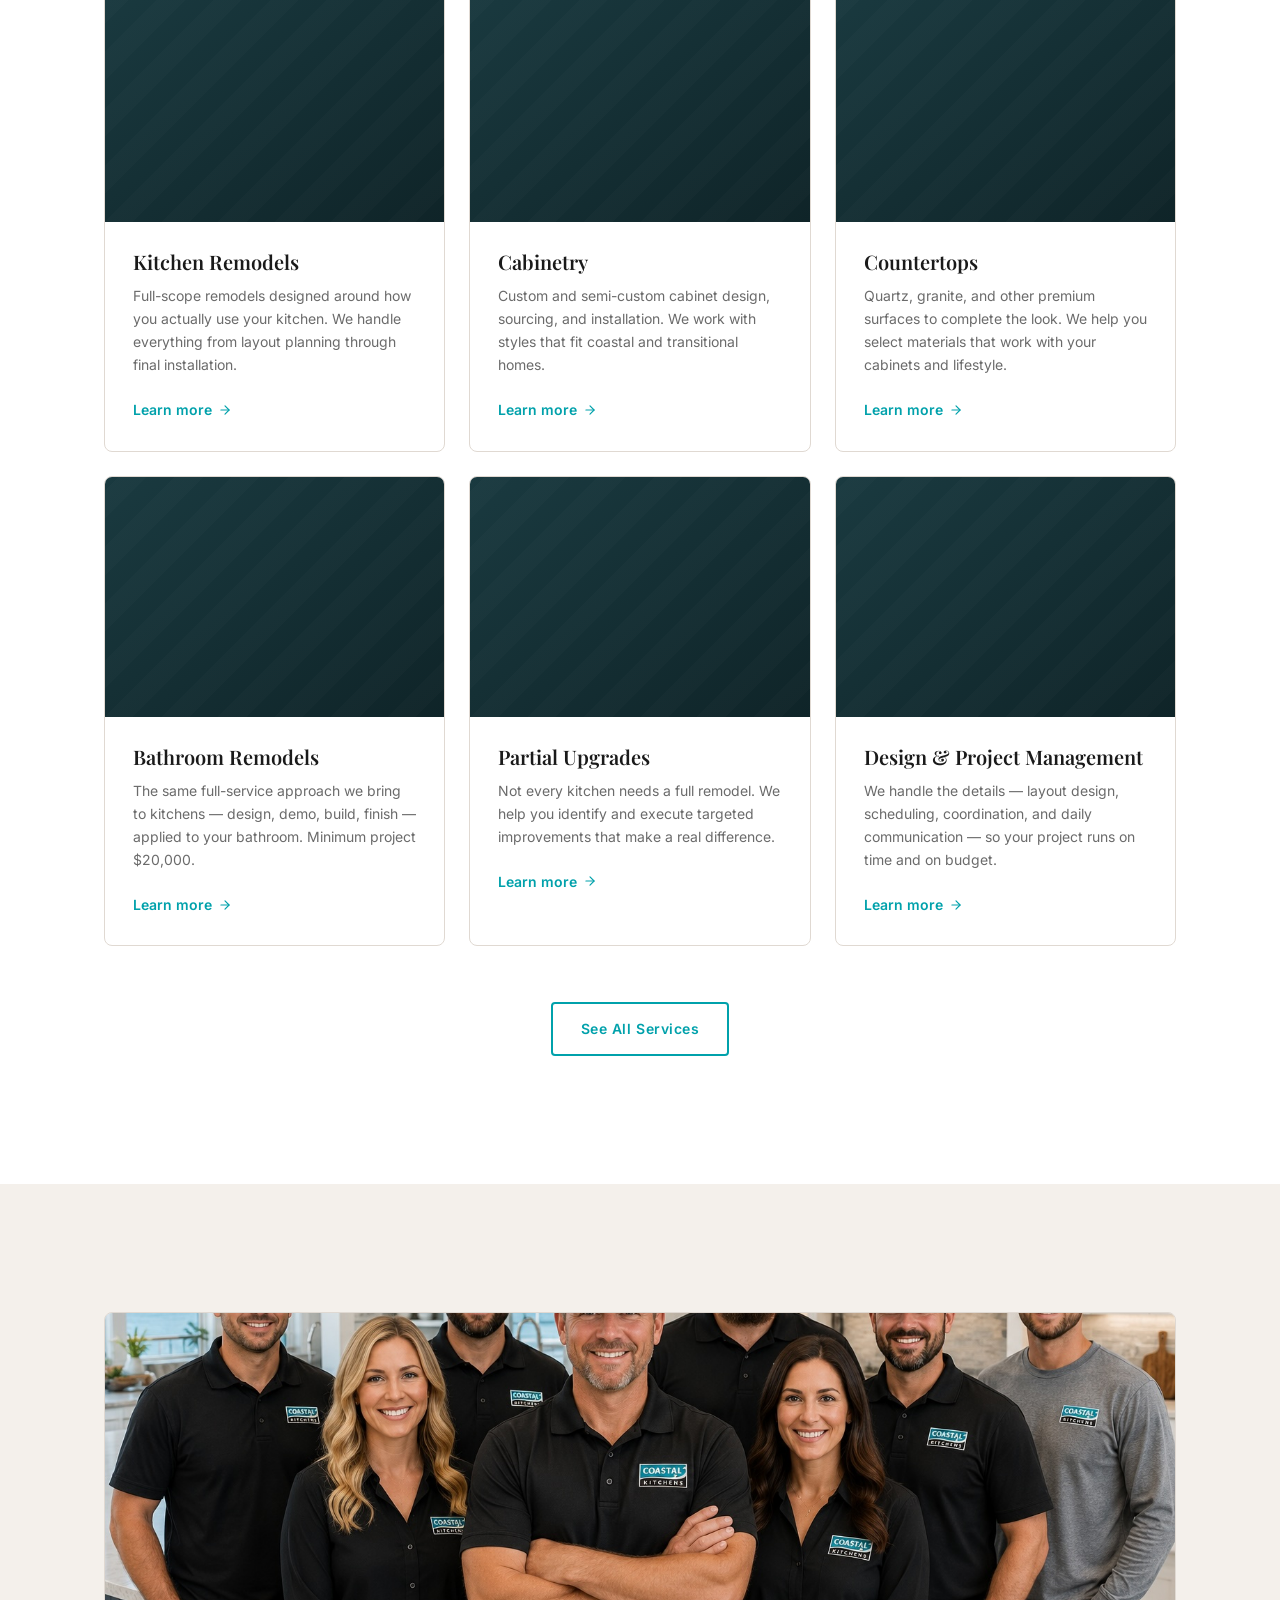
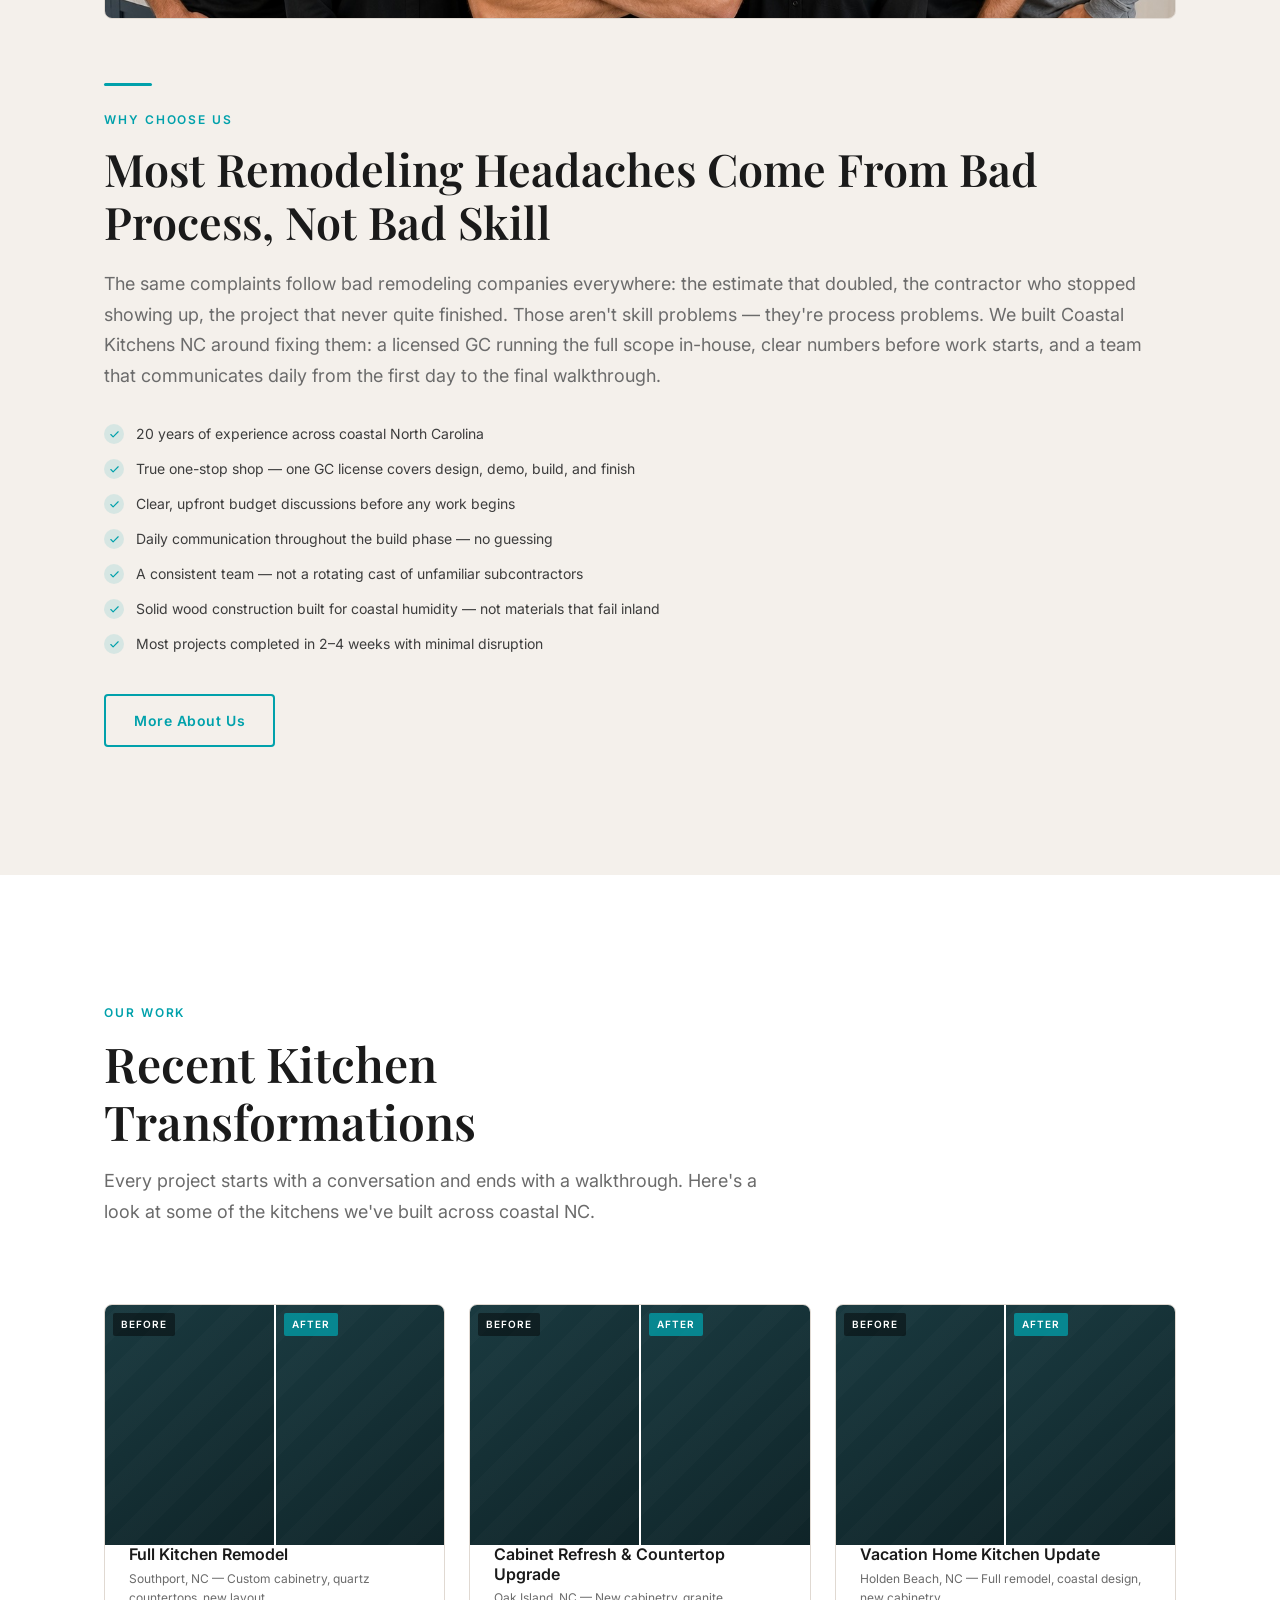
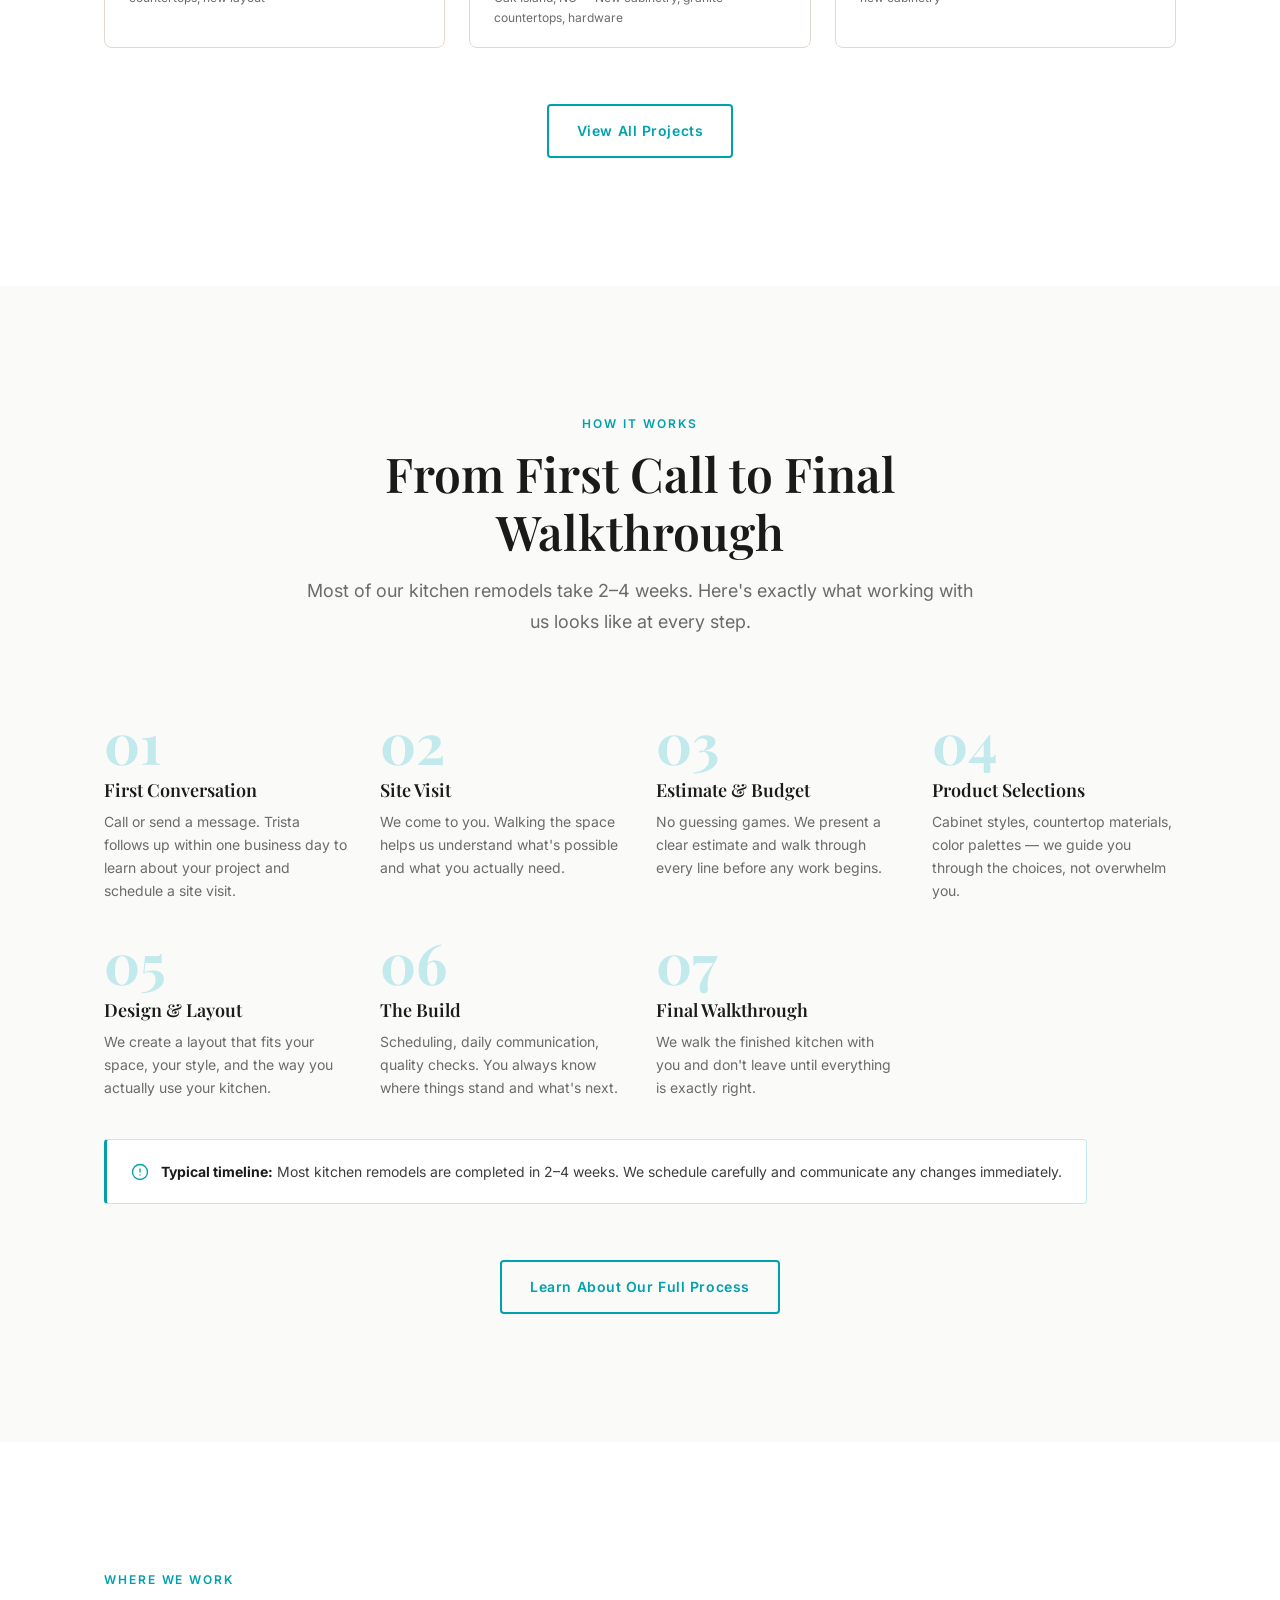
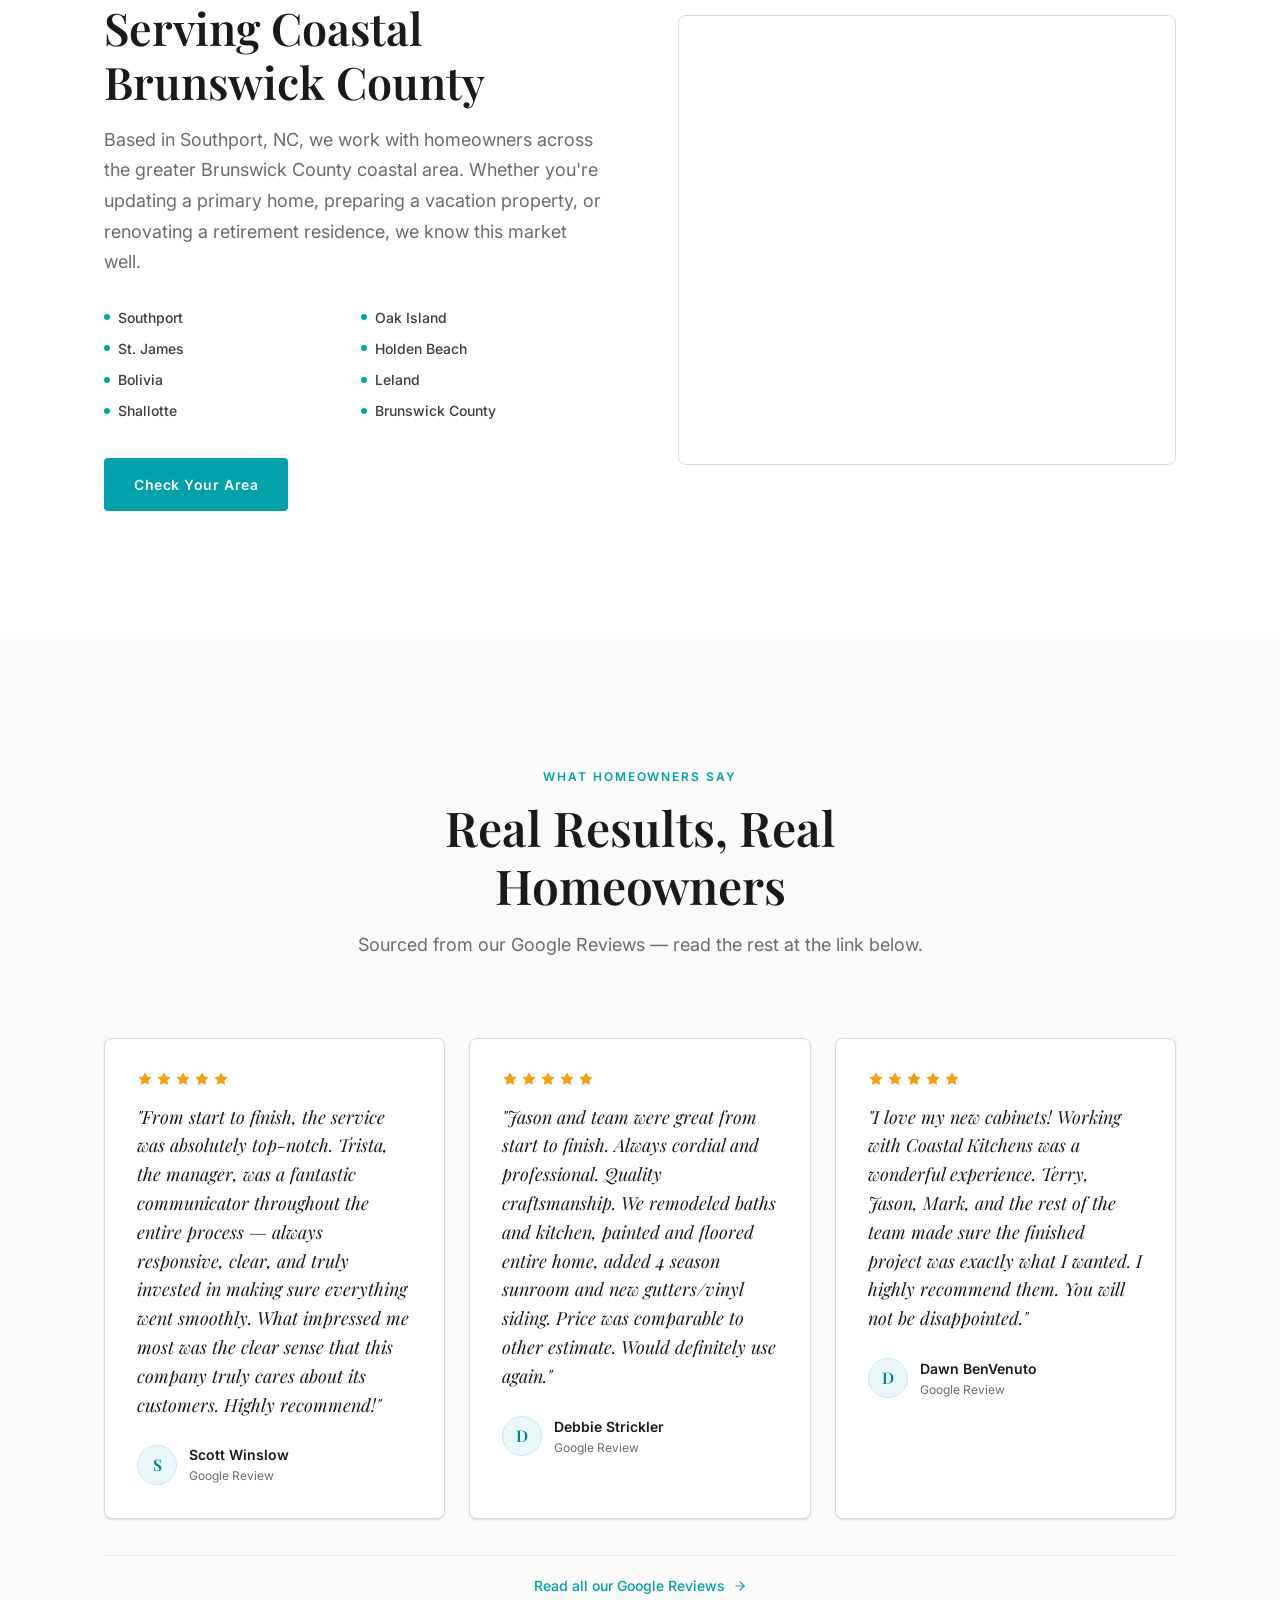
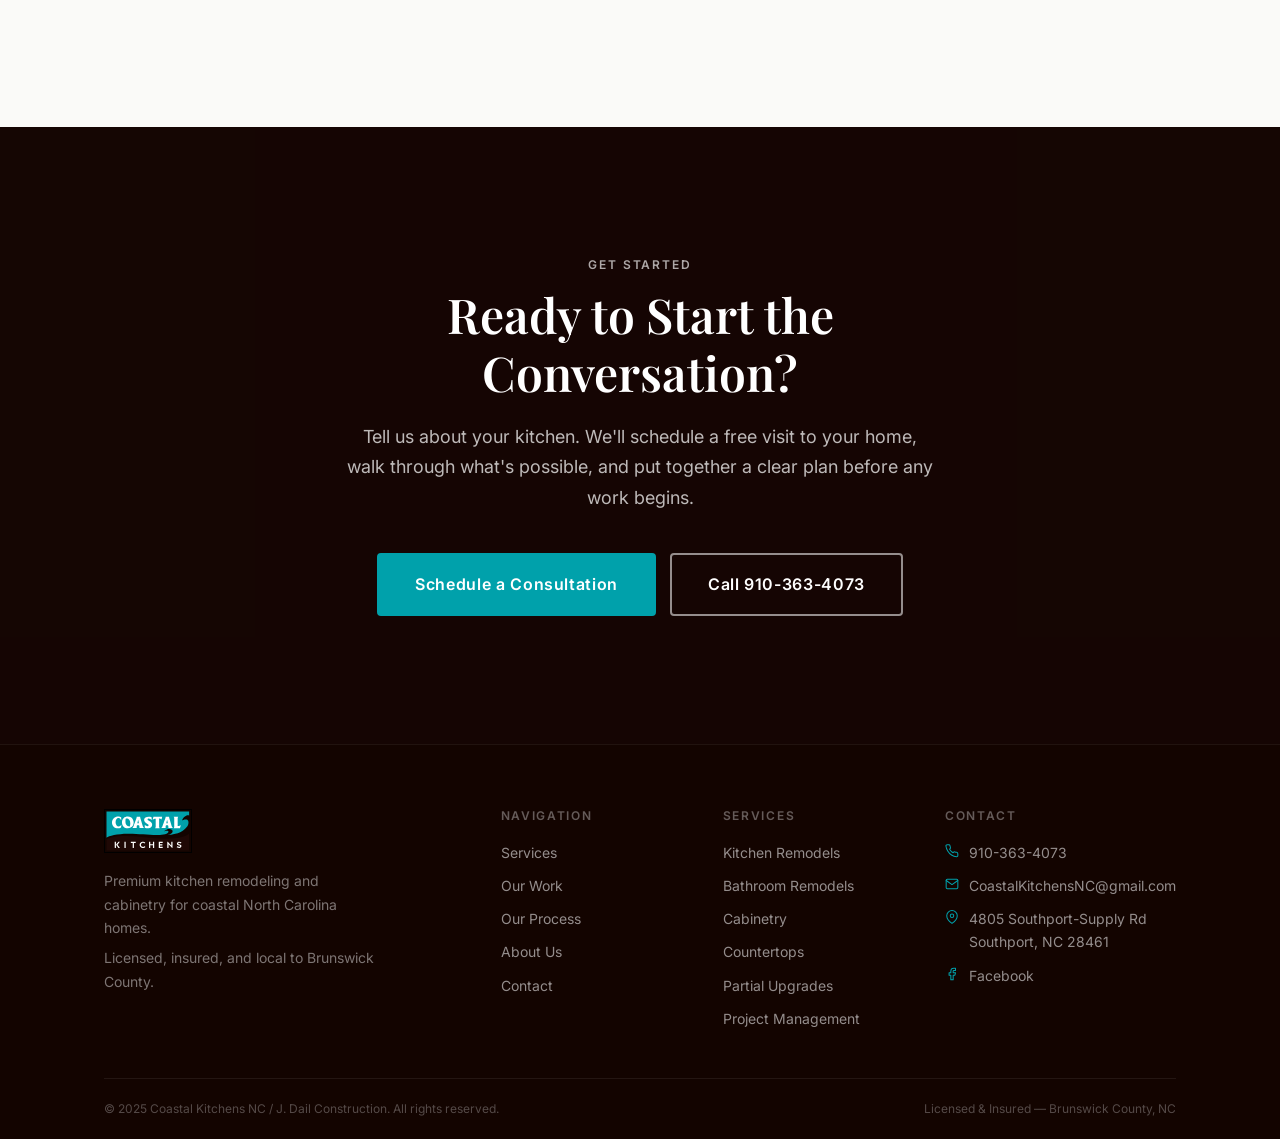
==== commit ee8c4dc4: "Use team.jpg for why-us photo; reduce image height to flow better Co-Authored-By: Claude Sonnet 4.6 " ====
--- a/index.html
+++ b/index.html
@@ -287,8 +287,8 @@
 
         <!-- TODO: Replace with a real photo of Jason/crew at work on a job site -->
         <div class="why-us-image">
-          <img src="https://images.unsplash.com/photo-1504307651254-35680f356dfd?w=1920&auto=format&fit=crop&q=80"
-               alt="Coastal Kitchens NC crew reviewing plans on a job site"
+          <img src="images/team.jpg"
+               alt="Coastal Kitchens NC crew"
                style="width:100%;height:100%;object-fit:cover;object-position:center;display:block;" />
         </div>
 
--- a/css/styles.css
+++ b/css/styles.css
@@ -627,7 +627,7 @@
 }
 .why-us-image {
   width: 100%;
-  height: clamp(300px, 38vw, 560px);
+  height: clamp(220px, 24vw, 380px);
   border-radius: var(--radius-lg);
   overflow: hidden;
   border: 1px solid var(--border);
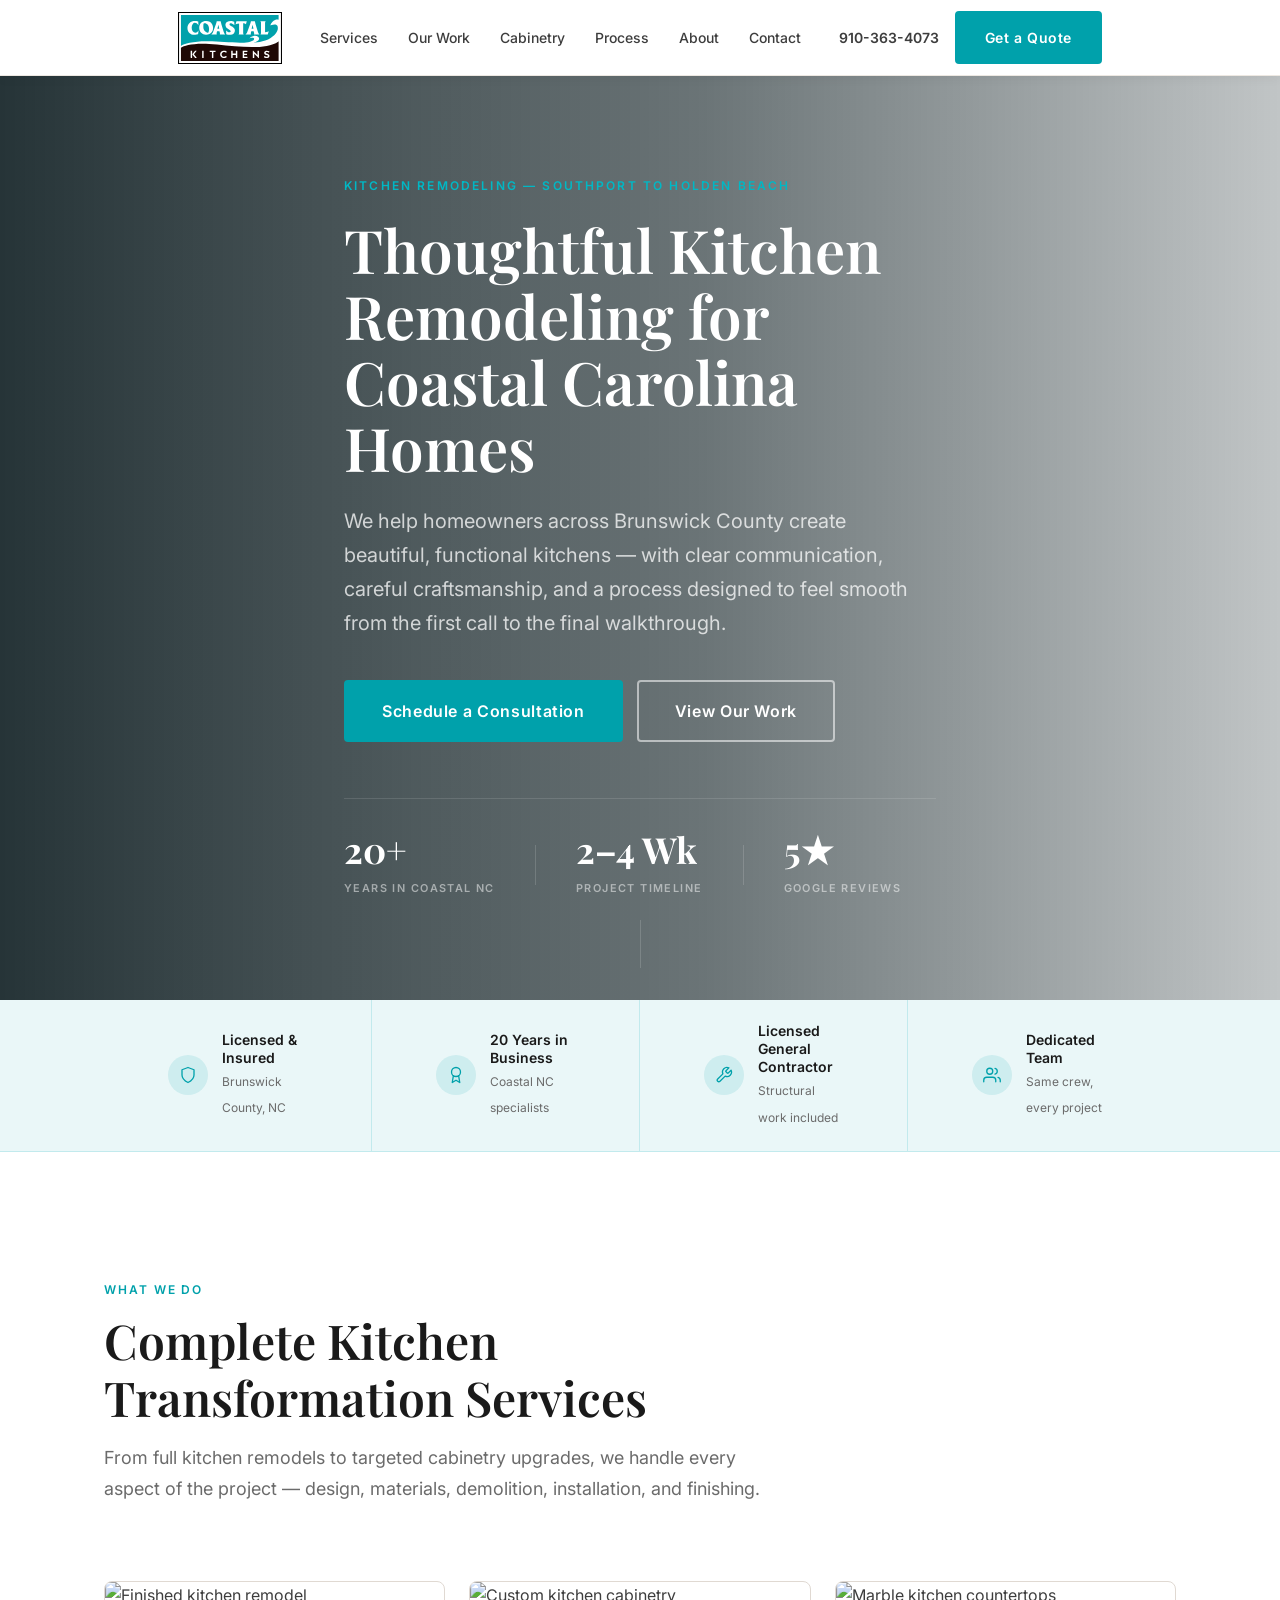
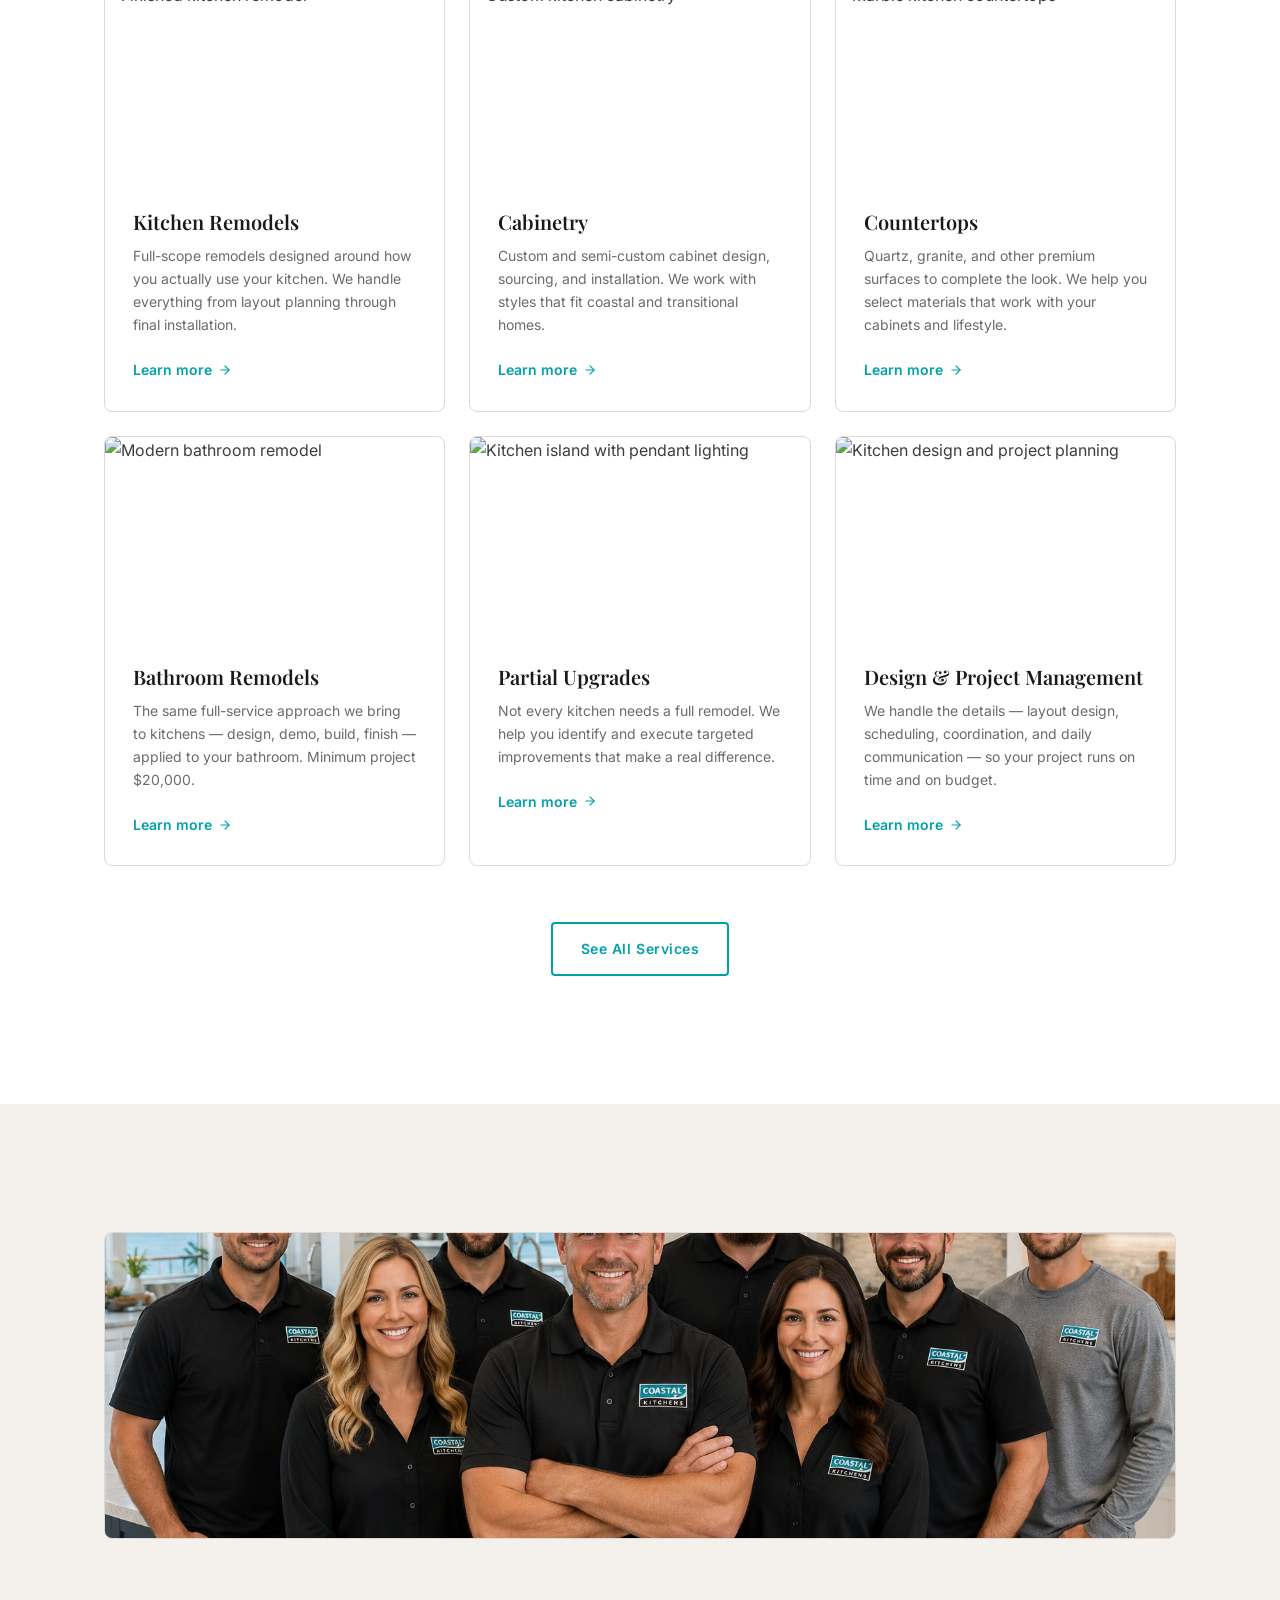
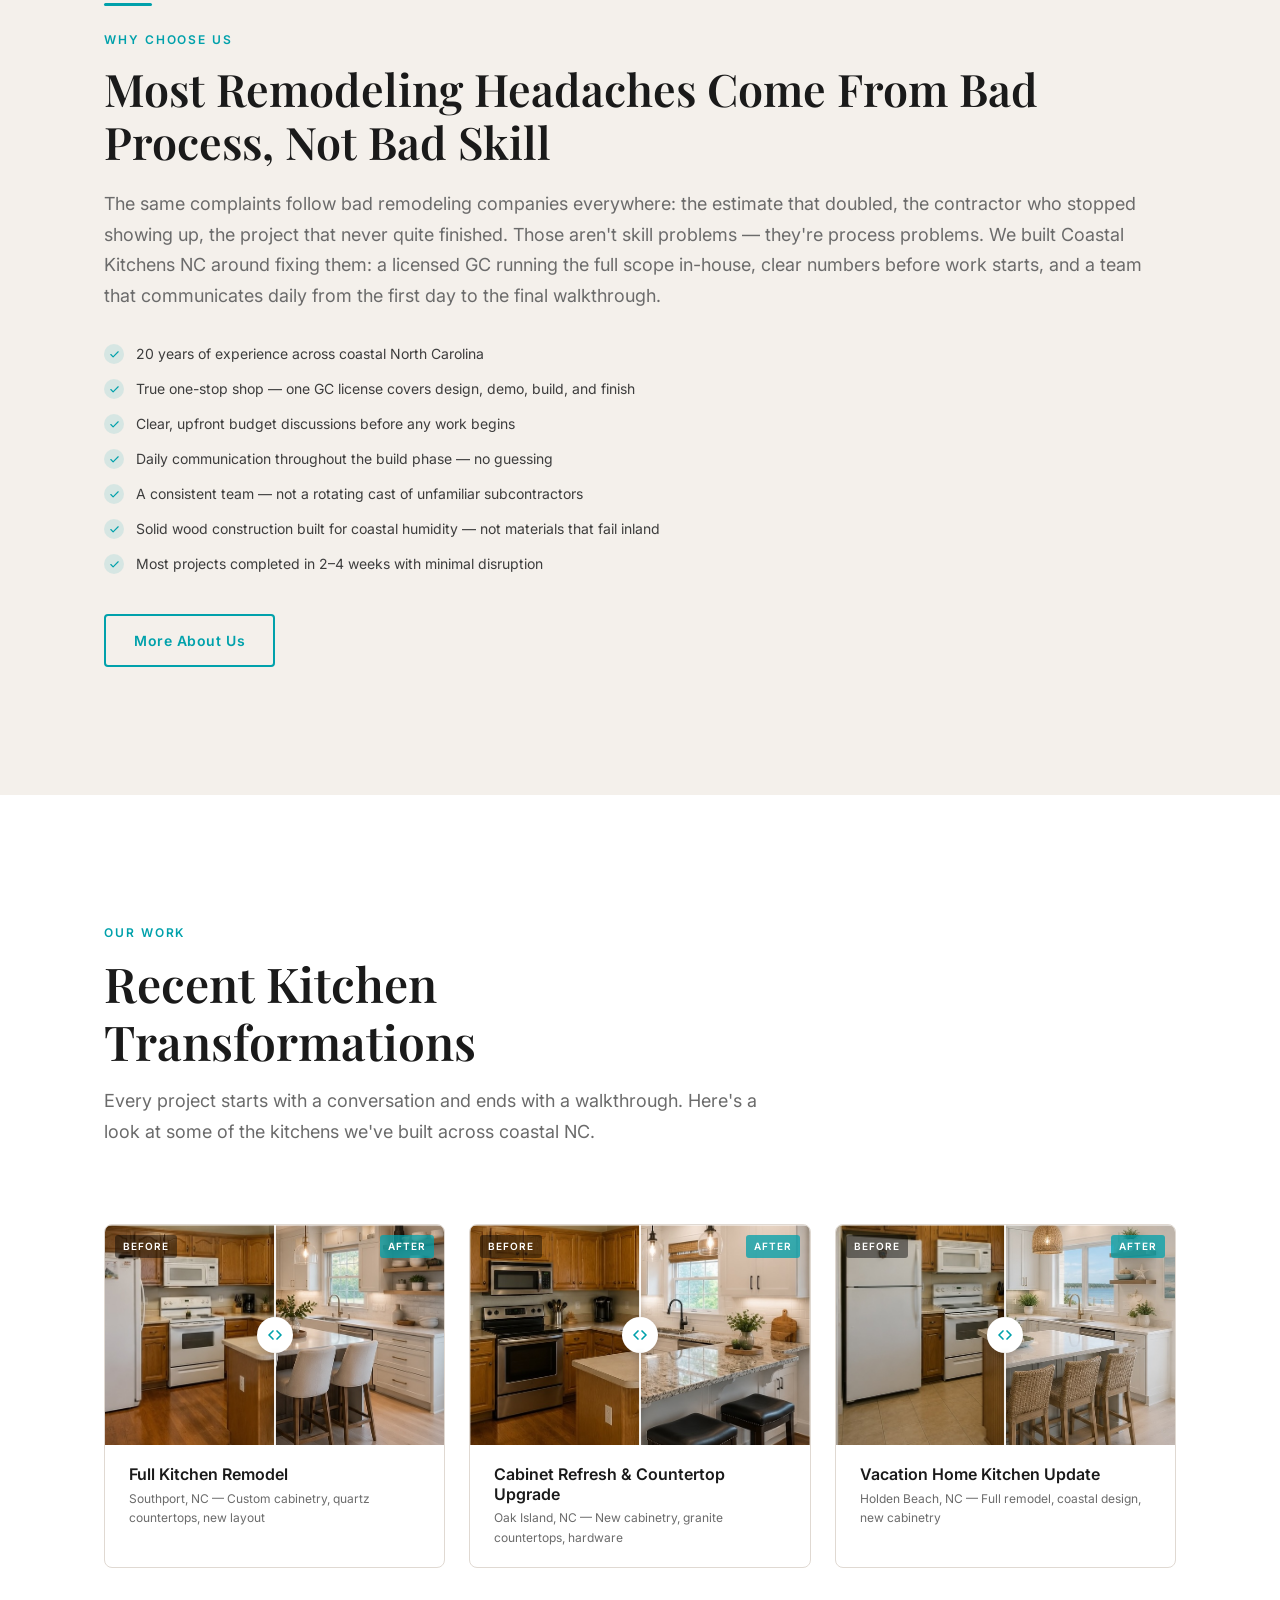
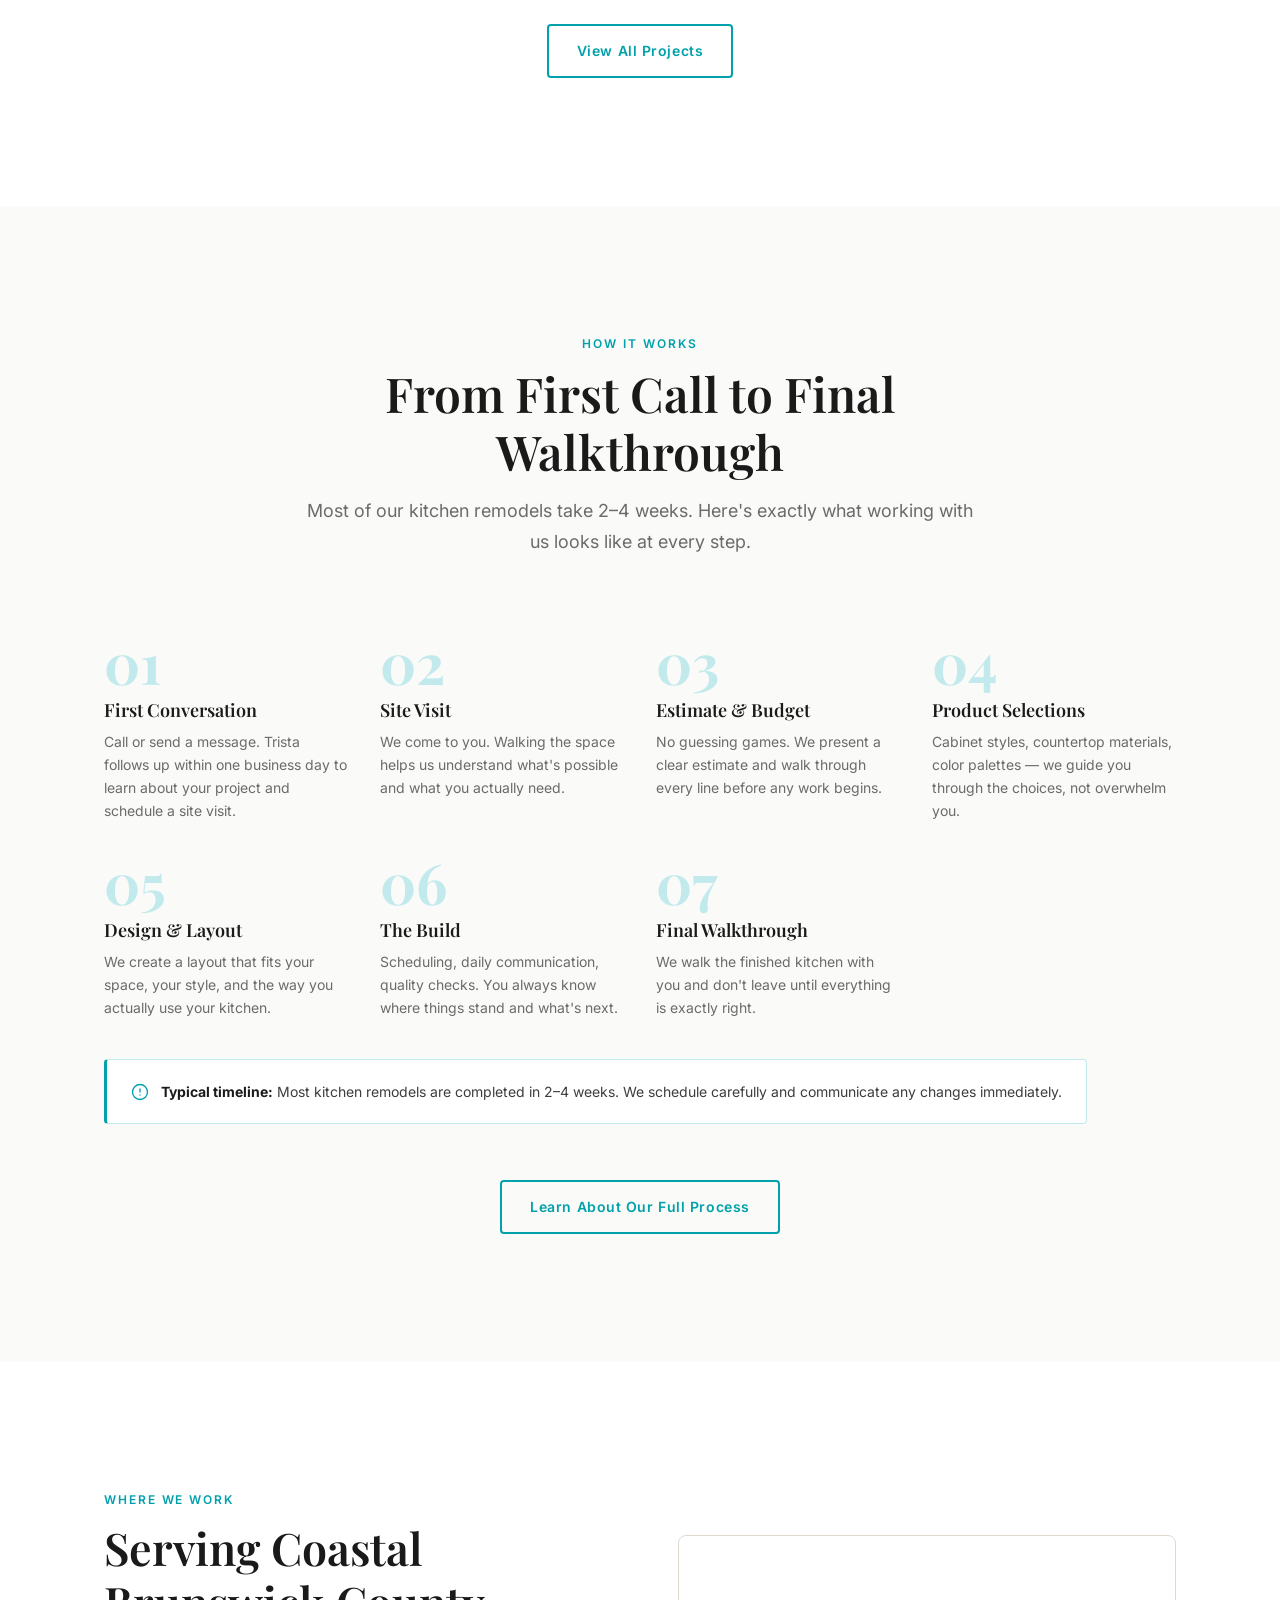
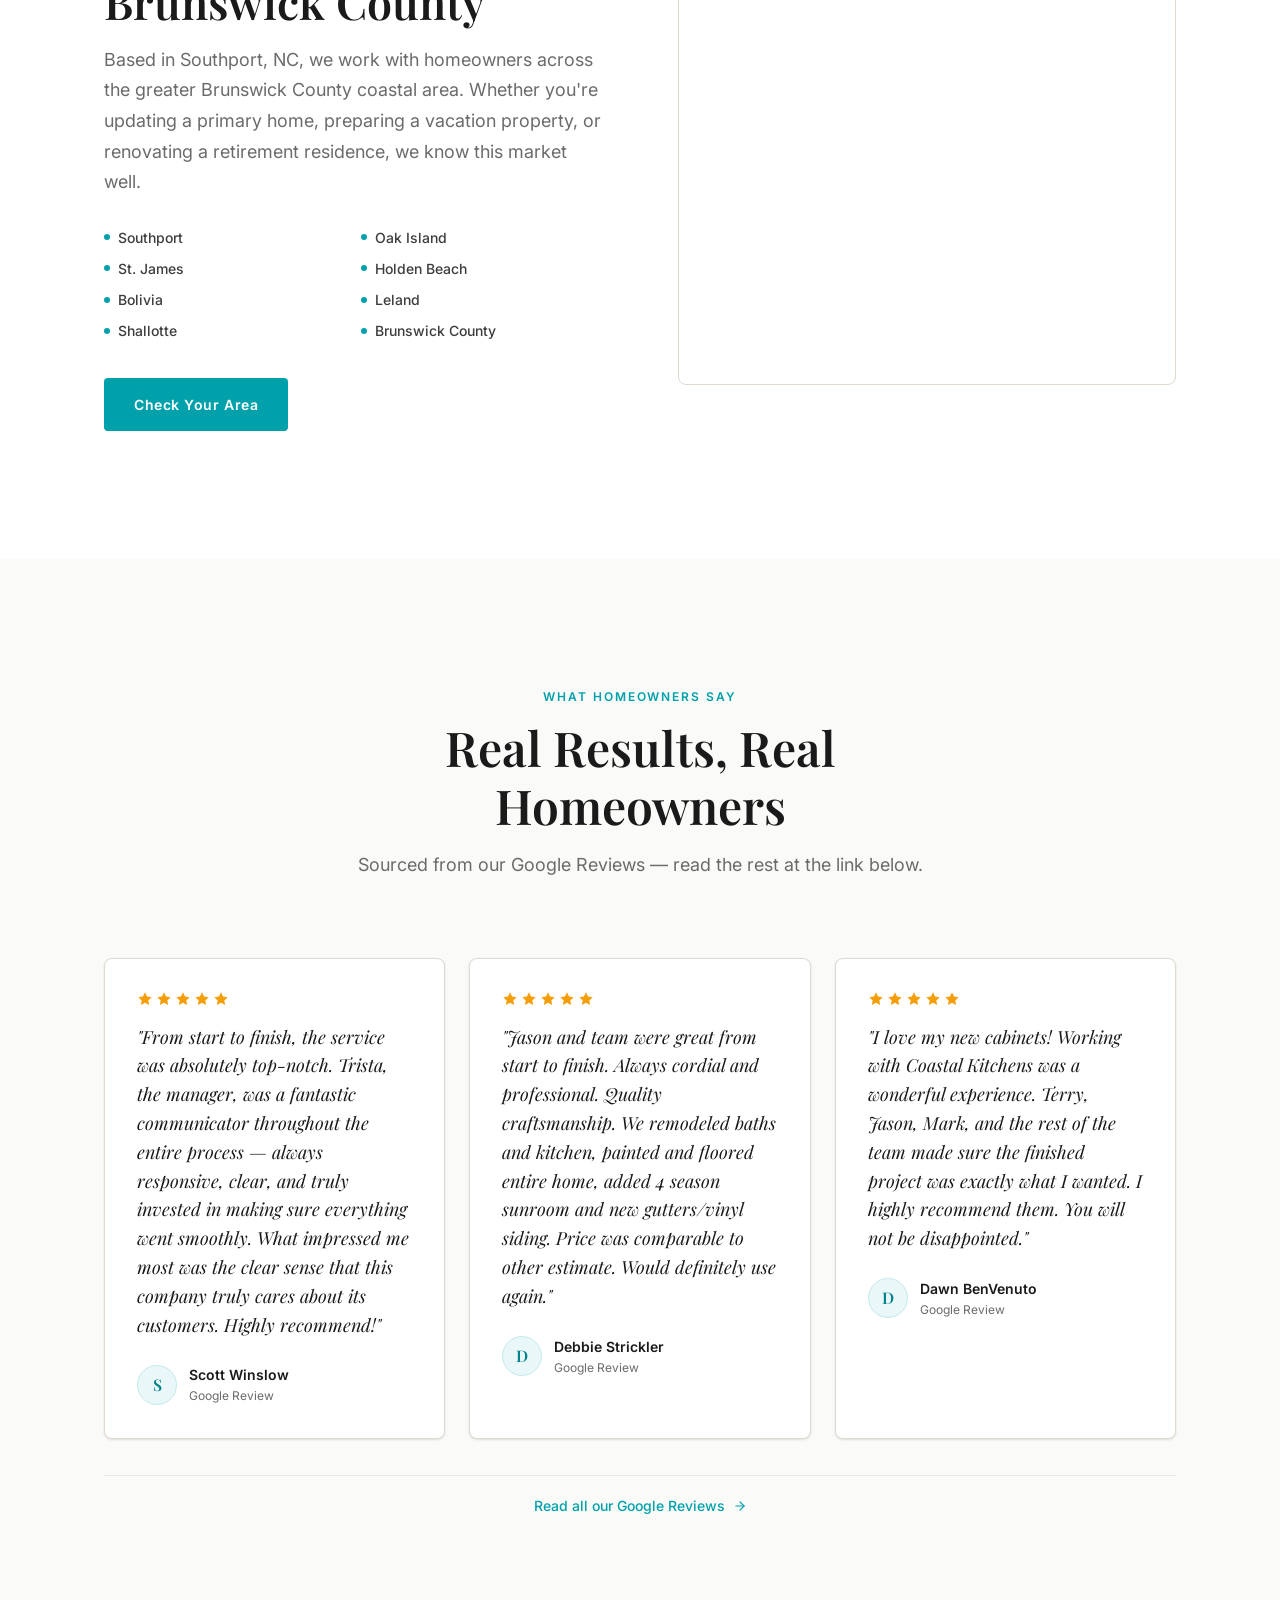
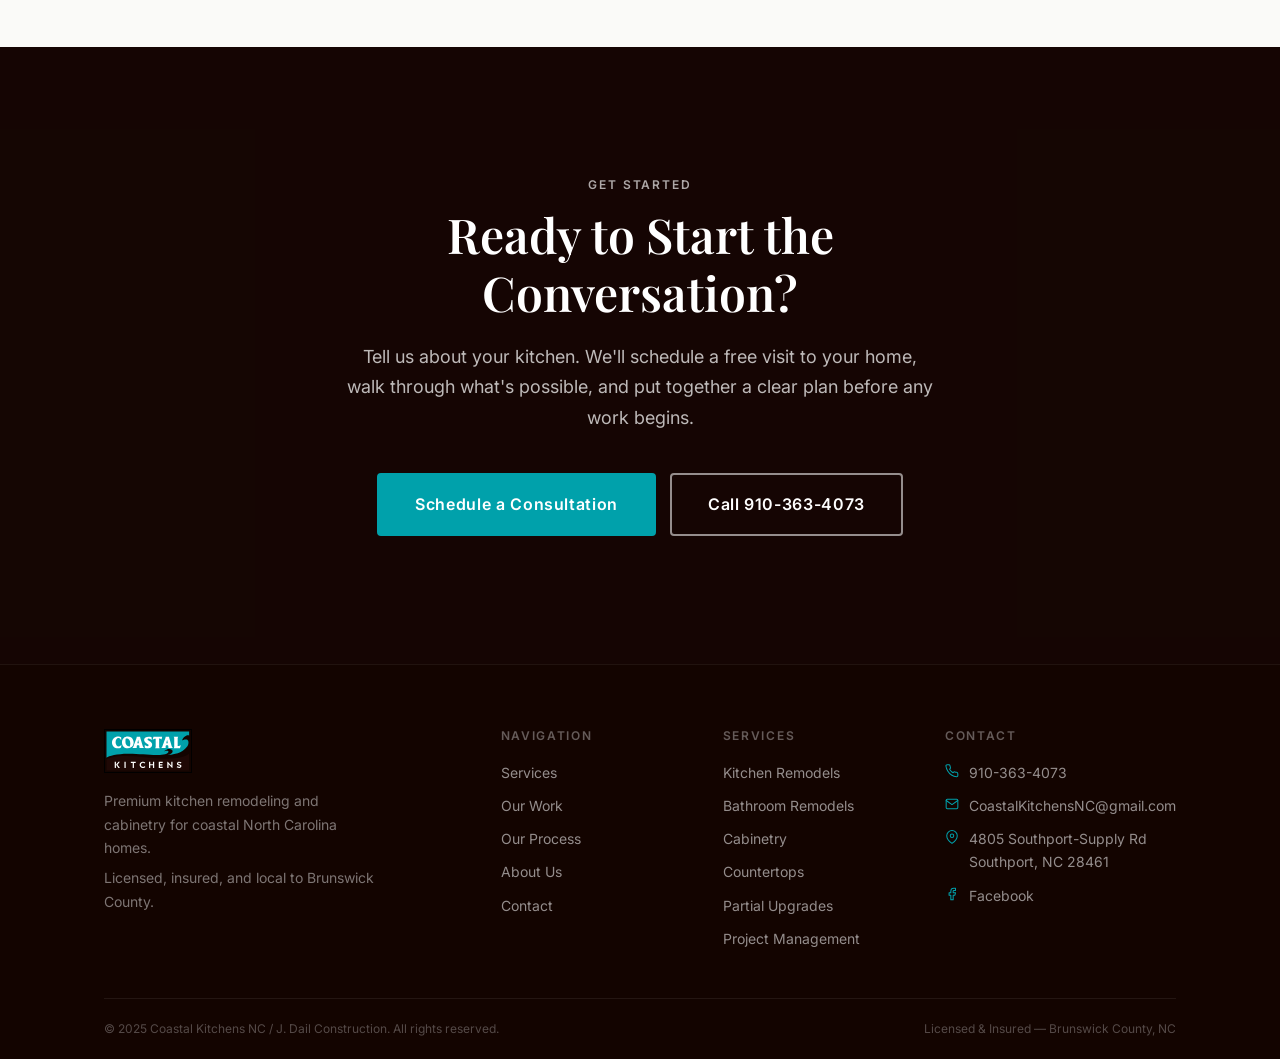
==== commit 516c469b: "Add stock photos, before/after sliders, and mobile layout fixes - Replace all 18 photo placeholders " ====
--- a/index.html
+++ b/index.html
@@ -173,13 +173,8 @@
       <div class="services-grid">
 
         <div class="service-card">
-          <!-- TODO: Photo — finished kitchen remodel, wide shot -->
-          <div class="service-card-image photo-placeholder">
-            <div class="placeholder-inner">
-              <svg viewBox="0 0 24 24" stroke="currentColor" fill="none" stroke-width="1.5" stroke-linecap="round" stroke-linejoin="round"><rect x="3" y="3" width="18" height="18" rx="2"/><circle cx="8.5" cy="8.5" r="1.5"/><polyline points="21 15 16 10 5 21"/></svg>
-              <p>Kitchen Remodel Photo</p>
-              <small>Full remodel — wide shot</small>
-            </div>
+          <div class="service-card-image">
+            <img src="https://images.unsplash.com/photo-1484154218962-a197022b5858?w=800&auto=format&fit=crop&q=80" alt="Finished kitchen remodel" style="width:100%;height:100%;object-fit:cover;display:block;" />
           </div>
           <div class="service-card-body">
             <h3>Kitchen Remodels</h3>
@@ -189,13 +184,8 @@
         </div>
 
         <div class="service-card">
-          <!-- TODO: Photo — custom cabinetry close-up or cabinet installation -->
-          <div class="service-card-image photo-placeholder">
-            <div class="placeholder-inner">
-              <svg viewBox="0 0 24 24" stroke="currentColor" fill="none" stroke-width="1.5" stroke-linecap="round" stroke-linejoin="round"><rect x="3" y="3" width="18" height="18" rx="2"/><circle cx="8.5" cy="8.5" r="1.5"/><polyline points="21 15 16 10 5 21"/></svg>
-              <p>Cabinetry Photo</p>
-              <small>Cabinet detail or installation</small>
-            </div>
+          <div class="service-card-image">
+            <img src="https://static.wixstatic.com/media/73fe5e_956bff09bccd45f99eded56012a5b69a~mv2_d_1920_1282_s_2.jpg/v1/fill/w_1000,h_750,q_90/73fe5e_956bff09bccd45f99eded56012a5b69a~mv2_d_1920_1282_s_2.jpg?w=800&auto=format&fit=crop&q=80" alt="Custom kitchen cabinetry" style="width:100%;height:100%;object-fit:cover;display:block;" />
           </div>
           <div class="service-card-body">
             <h3>Cabinetry</h3>
@@ -205,13 +195,8 @@
         </div>
 
         <div class="service-card">
-          <!-- TODO: Photo — countertop detail, quartz or granite surface -->
-          <div class="service-card-image photo-placeholder">
-            <div class="placeholder-inner">
-              <svg viewBox="0 0 24 24" stroke="currentColor" fill="none" stroke-width="1.5" stroke-linecap="round" stroke-linejoin="round"><rect x="3" y="3" width="18" height="18" rx="2"/><circle cx="8.5" cy="8.5" r="1.5"/><polyline points="21 15 16 10 5 21"/></svg>
-              <p>Countertop Photo</p>
-              <small>Surface or edge detail</small>
-            </div>
+          <div class="service-card-image">
+            <img src="https://images.unsplash.com/photo-1687942918532-69295473701d?w=800&auto=format&fit=crop&q=80" alt="Marble kitchen countertops" style="width:100%;height:100%;object-fit:cover;display:block;" />
           </div>
           <div class="service-card-body">
             <h3>Countertops</h3>
@@ -221,13 +206,8 @@
         </div>
 
         <div class="service-card">
-          <!-- TODO: Photo — finished bathroom remodel result -->
-          <div class="service-card-image photo-placeholder">
-            <div class="placeholder-inner">
-              <svg viewBox="0 0 24 24" stroke="currentColor" fill="none" stroke-width="1.5" stroke-linecap="round" stroke-linejoin="round"><rect x="3" y="3" width="18" height="18" rx="2"/><circle cx="8.5" cy="8.5" r="1.5"/><polyline points="21 15 16 10 5 21"/></svg>
-              <p>Bathroom Remodel Photo</p>
-              <small>Finished remodel result</small>
-            </div>
+          <div class="service-card-image">
+            <img src="https://images.unsplash.com/photo-1552321554-5fefe8c9ef14?w=800&auto=format&fit=crop&q=80" alt="Modern bathroom remodel" style="width:100%;height:100%;object-fit:cover;display:block;" />
           </div>
           <div class="service-card-body">
             <h3>Bathroom Remodels</h3>
@@ -237,13 +217,8 @@
         </div>
 
         <div class="service-card">
-          <!-- TODO: Photo — partial upgrade, new hardware or single feature update -->
-          <div class="service-card-image photo-placeholder">
-            <div class="placeholder-inner">
-              <svg viewBox="0 0 24 24" stroke="currentColor" fill="none" stroke-width="1.5" stroke-linecap="round" stroke-linejoin="round"><rect x="3" y="3" width="18" height="18" rx="2"/><circle cx="8.5" cy="8.5" r="1.5"/><polyline points="21 15 16 10 5 21"/></svg>
-              <p>Partial Upgrade Photo</p>
-              <small>Targeted kitchen improvement</small>
-            </div>
+          <div class="service-card-image">
+            <img src="https://images.unsplash.com/photo-1768486143865-342d8cc12c90?w=800&auto=format&fit=crop&q=80" alt="Kitchen island with pendant lighting" style="width:100%;height:100%;object-fit:cover;display:block;" />
           </div>
           <div class="service-card-body">
             <h3>Partial Upgrades</h3>
@@ -253,13 +228,8 @@
         </div>
 
         <div class="service-card">
-          <!-- TODO: Photo — design consultation, plans on table, or layout process -->
-          <div class="service-card-image photo-placeholder">
-            <div class="placeholder-inner">
-              <svg viewBox="0 0 24 24" stroke="currentColor" fill="none" stroke-width="1.5" stroke-linecap="round" stroke-linejoin="round"><rect x="3" y="3" width="18" height="18" rx="2"/><circle cx="8.5" cy="8.5" r="1.5"/><polyline points="21 15 16 10 5 21"/></svg>
-              <p>Design &amp; Planning Photo</p>
-              <small>Consultation or layout process</small>
-            </div>
+          <div class="service-card-image">
+            <img src="https://images.unsplash.com/photo-1503387762-592deb58ef4e?w=800&auto=format&fit=crop&q=80" alt="Kitchen design and project planning" style="width:100%;height:100%;object-fit:cover;display:block;" />
           </div>
           <div class="service-card-body">
             <h3>Design &amp; Project Management</h3>
@@ -361,9 +331,14 @@
       <div class="work-grid">
 
         <div class="work-card">
-          <div class="work-card-images">
-            <div class="photo-placeholder"><div class="placeholder-inner"><small>Before photo</small></div></div>
-            <div class="photo-placeholder"><div class="placeholder-inner"><small>After photo</small></div></div>
+          <div class="ba-slider">
+            <div class="ba-after"><img src="images/after1.jpg" alt="After — Full Kitchen Remodel" style="width:100%;height:100%;object-fit:cover;display:block;" /><span class="ba-label ba-label-after">After</span></div>
+            <div class="ba-before"><img src="images/before1.jpeg" alt="Before — Full Kitchen Remodel" style="width:100%;height:100%;object-fit:cover;display:block;" /><span class="ba-label ba-label-before">Before</span></div>
+            <div class="ba-handle">
+              <div class="ba-handle-bar"></div>
+              <div class="ba-handle-knob"><svg viewBox="0 0 24 24" width="16" height="16" fill="none" stroke="currentColor" stroke-width="2.5" stroke-linecap="round" stroke-linejoin="round" aria-hidden="true"><polyline points="9 18 3 12 9 6"/><polyline points="15 6 21 12 15 18"/></svg></div>
+              <div class="ba-handle-bar"></div>
+            </div>
           </div>
           <div class="work-card-body">
             <h3>Full Kitchen Remodel</h3>
@@ -373,9 +348,14 @@
         </div>
 
         <div class="work-card">
-          <div class="work-card-images">
-            <div class="photo-placeholder"><div class="placeholder-inner"><small>Before photo</small></div></div>
-            <div class="photo-placeholder"><div class="placeholder-inner"><small>After photo</small></div></div>
+          <div class="ba-slider">
+            <div class="ba-after"><img src="images/after2.jpg" alt="After — Cabinet Refresh &amp; Countertop Upgrade" style="width:100%;height:100%;object-fit:cover;display:block;" /><span class="ba-label ba-label-after">After</span></div>
+            <div class="ba-before"><img src="images/before2.jpeg" alt="Before — Cabinet Refresh &amp; Countertop Upgrade" style="width:100%;height:100%;object-fit:cover;display:block;" /><span class="ba-label ba-label-before">Before</span></div>
+            <div class="ba-handle">
+              <div class="ba-handle-bar"></div>
+              <div class="ba-handle-knob"><svg viewBox="0 0 24 24" width="16" height="16" fill="none" stroke="currentColor" stroke-width="2.5" stroke-linecap="round" stroke-linejoin="round" aria-hidden="true"><polyline points="9 18 3 12 9 6"/><polyline points="15 6 21 12 15 18"/></svg></div>
+              <div class="ba-handle-bar"></div>
+            </div>
           </div>
           <div class="work-card-body">
             <h3>Cabinet Refresh &amp; Countertop Upgrade</h3>
@@ -385,9 +365,14 @@
         </div>
 
         <div class="work-card">
-          <div class="work-card-images">
-            <div class="photo-placeholder"><div class="placeholder-inner"><small>Before photo</small></div></div>
-            <div class="photo-placeholder"><div class="placeholder-inner"><small>After photo</small></div></div>
+          <div class="ba-slider">
+            <div class="ba-after"><img src="images/after3.jpg" alt="After — Vacation Home Kitchen Update" style="width:100%;height:100%;object-fit:cover;display:block;" /><span class="ba-label ba-label-after">After</span></div>
+            <div class="ba-before"><img src="images/before3.jpeg" alt="Before — Vacation Home Kitchen Update" style="width:100%;height:100%;object-fit:cover;display:block;" /><span class="ba-label ba-label-before">Before</span></div>
+            <div class="ba-handle">
+              <div class="ba-handle-bar"></div>
+              <div class="ba-handle-knob"><svg viewBox="0 0 24 24" width="16" height="16" fill="none" stroke="currentColor" stroke-width="2.5" stroke-linecap="round" stroke-linejoin="round" aria-hidden="true"><polyline points="9 18 3 12 9 6"/><polyline points="15 6 21 12 15 18"/></svg></div>
+              <div class="ba-handle-bar"></div>
+            </div>
           </div>
           <div class="work-card-body">
             <h3>Vacation Home Kitchen Update</h3>
--- a/css/styles.css
+++ b/css/styles.css
@@ -659,29 +659,89 @@
   transition: box-shadow var(--transition), transform var(--transition);
 }
 .work-card:hover { box-shadow: var(--shadow-lg); transform: translateY(-3px); }
-.work-card-images {
-  display: grid;
-  grid-template-columns: 1fr 1fr;
-  gap: 2px;
+/* Before/After Comparison Slider */
+.ba-slider {
+  position: relative;
+  overflow: hidden;
   height: 220px;
-}
-.work-card-images .photo-placeholder { position: relative; }
-.work-card-images .photo-placeholder:first-child::after {
-  content: 'Before';
-  position: absolute; top: 8px; left: 8px;
-  background: rgba(0,0,0,0.45);
+  cursor: col-resize;
+  user-select: none;
+  -webkit-user-select: none;
+  touch-action: none;
+  background: var(--surface);
+}
+.ba-after,
+.ba-before {
+  position: absolute;
+  inset: 0;
+}
+.ba-after {
+  clip-path: inset(0 0 0 50%);
+  transition: clip-path 0.5s cubic-bezier(0.4, 0, 0.2, 1);
+}
+.ba-before {
+  clip-path: inset(0 50% 0 0);
+  z-index: 1;
+  transition: clip-path 0.5s cubic-bezier(0.4, 0, 0.2, 1);
+}
+.ba-after img, .ba-before img {
+  width: 100%; height: 100%; object-fit: cover; display: block; pointer-events: none;
+}
+.ba-slider .photo-placeholder { min-height: 0; height: 100%; pointer-events: none; }
+.ba-before .photo-placeholder { background: hsl(30, 8%, 55%); }
+.ba-label {
+  position: absolute;
+  top: 10px;
+  z-index: 10;
+  pointer-events: none;
+  padding: 3px 8px;
+  border-radius: 3px;
+  font-size: 10px;
+  font-weight: 600;
+  letter-spacing: 0.1em;
+  text-transform: uppercase;
   color: var(--white);
-  font-size: 10px; font-weight: 600; letter-spacing: 0.1em; text-transform: uppercase;
-  padding: 3px 8px; border-radius: 2px;
-}
-.work-card-images .photo-placeholder:last-child::after {
-  content: 'After';
-  position: absolute; top: 8px; left: 8px;
-  background: rgba(0,161,171,0.75);
-  color: var(--white);
-  font-size: 10px; font-weight: 600; letter-spacing: 0.1em; text-transform: uppercase;
-  padding: 3px 8px; border-radius: 2px;
-}
+  transition: opacity 0.15s;
+}
+.ba-label-before { left: 10px; background: rgba(0,0,0,0.45); }
+.ba-label-after  { right: 10px; background: rgba(0,161,171,0.75); }
+.ba-handle {
+  position: absolute;
+  top: 0;
+  bottom: 0;
+  left: 50%;
+  transform: translateX(-50%);
+  display: flex;
+  flex-direction: column;
+  align-items: center;
+  width: 44px;
+  z-index: 20;
+  pointer-events: none;
+  transition: left 0.5s cubic-bezier(0.4, 0, 0.2, 1);
+}
+.ba-handle-bar {
+  flex: 1;
+  width: 2px;
+  background: rgba(255,255,255,0.9);
+  box-shadow: 0 0 6px rgba(0,0,0,0.25);
+}
+.ba-handle-knob {
+  width: 36px;
+  height: 36px;
+  border-radius: 50%;
+  background: var(--white);
+  box-shadow: 0 2px 10px rgba(0,0,0,0.2);
+  display: flex;
+  align-items: center;
+  justify-content: center;
+  flex-shrink: 0;
+  transition: box-shadow 0.2s;
+}
+.ba-handle-knob svg { color: var(--teal); }
+.ba-slider:hover .ba-handle-knob { box-shadow: 0 3px 16px rgba(0,0,0,0.3); }
+.ba-slider.dragging .ba-before,
+.ba-slider.dragging .ba-after,
+.ba-slider.dragging .ba-handle { transition: none; }
 .work-card-body { padding: 20px 24px; }
 .work-card-body h3 {
   font-size: var(--text-base);
@@ -1558,10 +1618,15 @@
   .final-cta-actions { flex-direction: column; align-items: stretch; }
   .final-cta-actions .btn { text-align: center; justify-content: center; }
   .hero-stat-divider { display: none; }
-  .hero-stats { gap: 20px; flex-wrap: wrap; }
+  .hero-stats { gap: 16px; flex-wrap: nowrap; }
+  .hero-stat-number { font-size: 1.4rem; margin-bottom: 3px; }
+  .hero-stat-label { font-size: 0.58rem; letter-spacing: 0.08em; }
 
   .style-card { flex: 0 0 155px; height: 115px; }
   .cabinet-gallery-grid { grid-template-columns: 1fr; }
   .cabinet-panel-cta { flex-direction: column; align-items: flex-start; }
   .lightbox-nav { padding: 14px 10px; font-size: 1.4rem; }
-}
+
+  .process-stats-grid { grid-template-columns: 1fr !important; }
+  .values-grid { grid-template-columns: 1fr !important; }
+}
